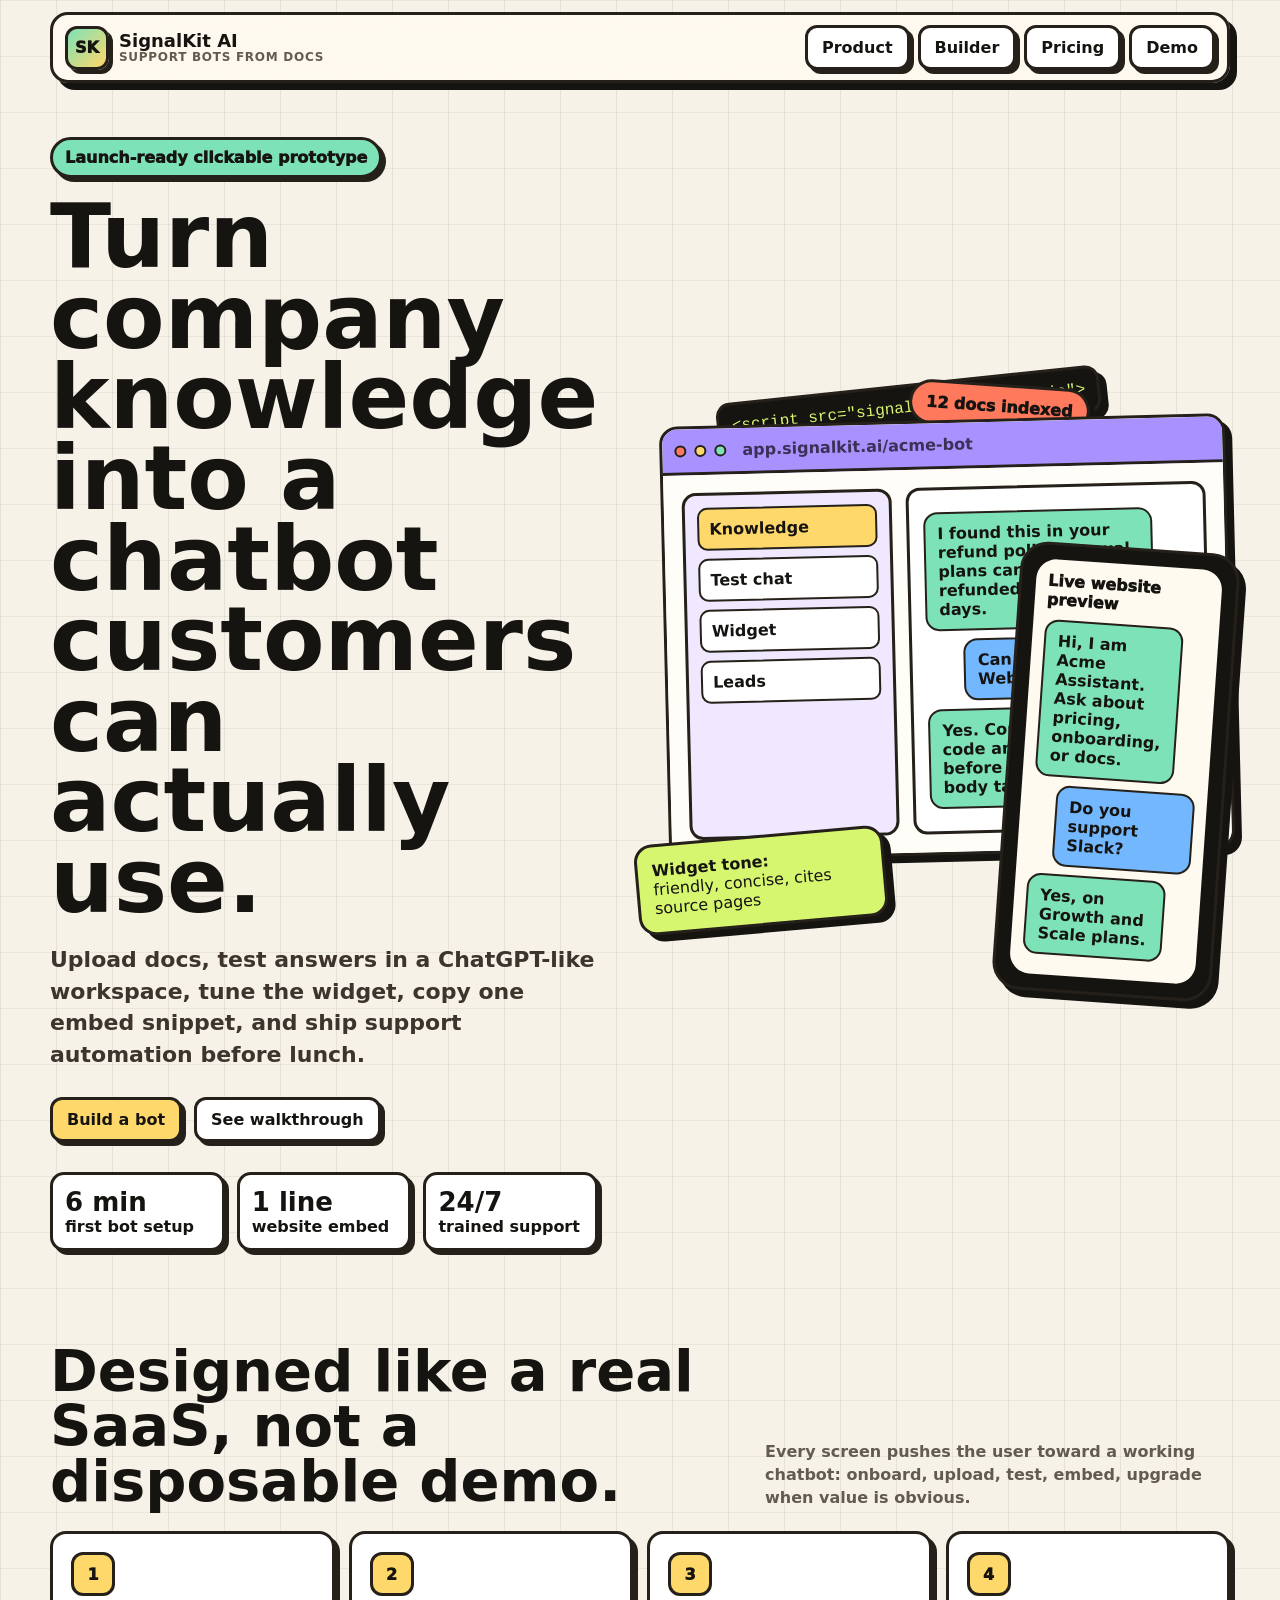
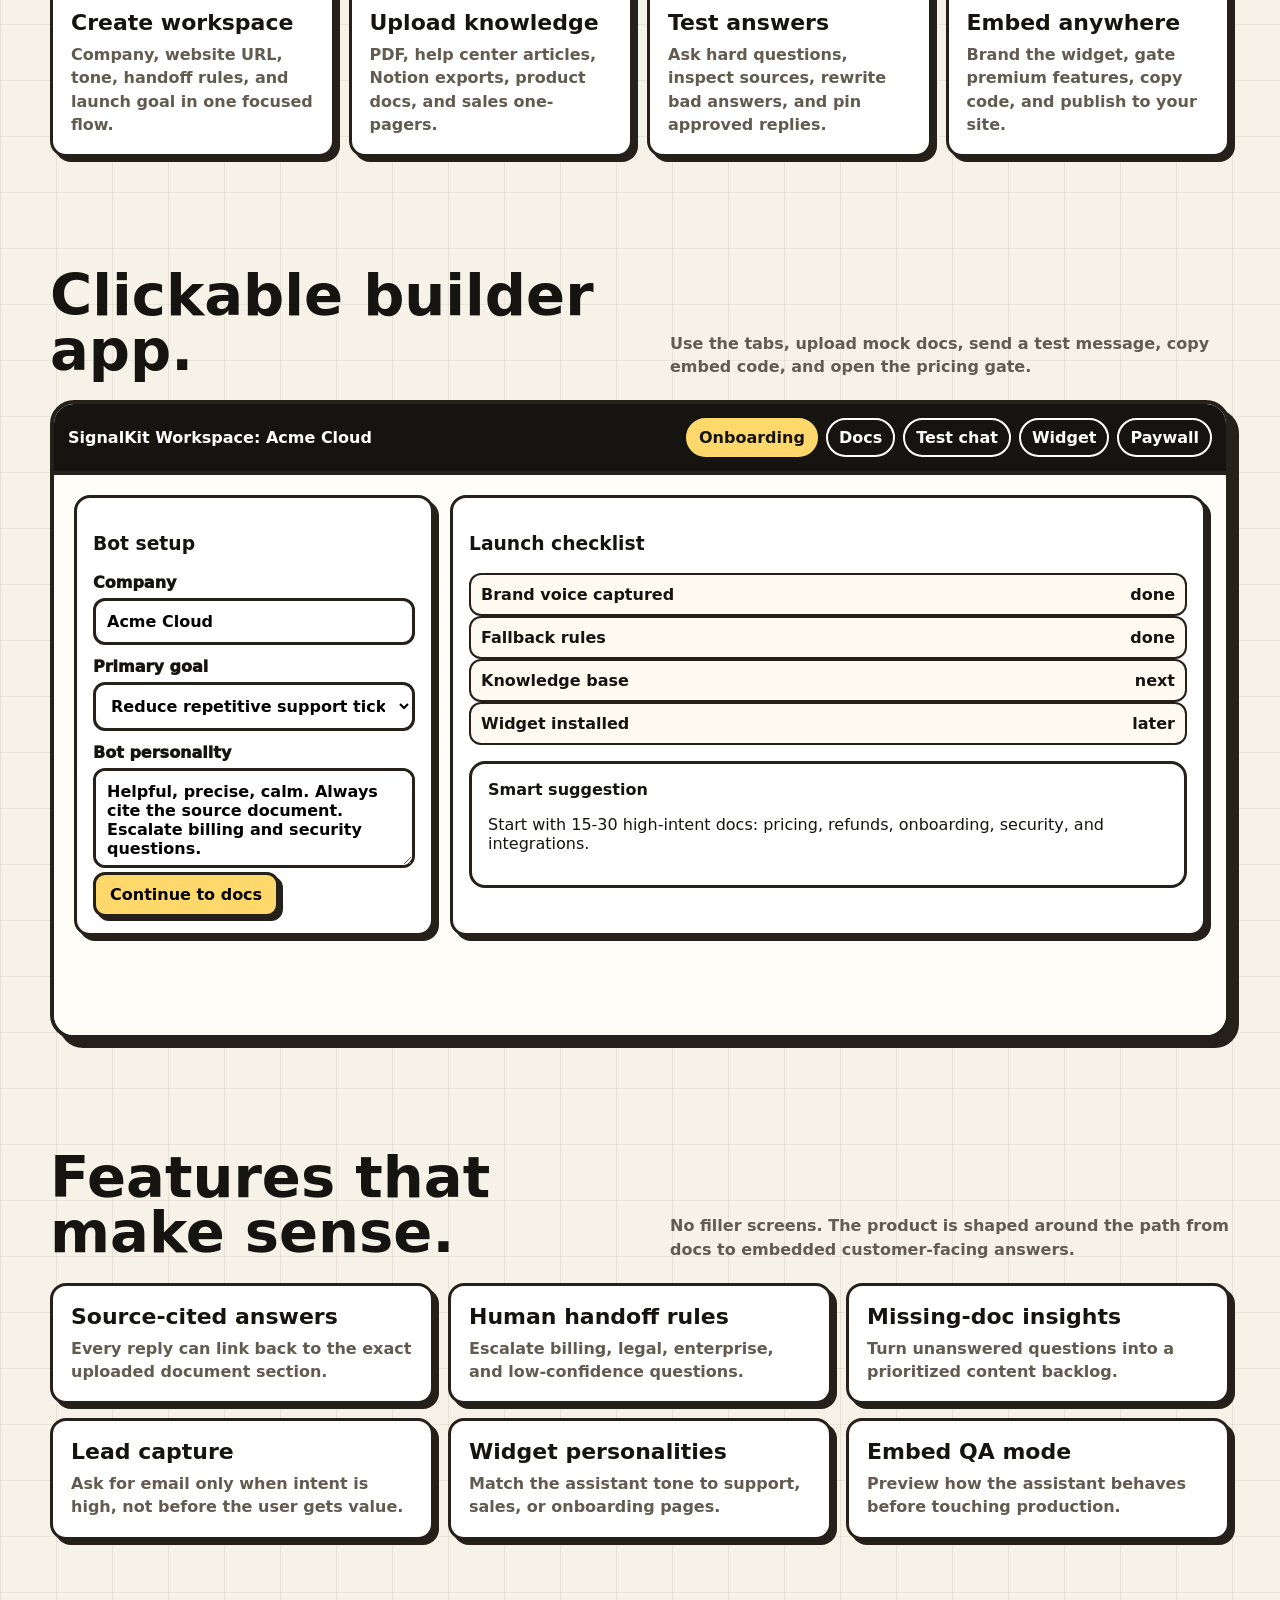
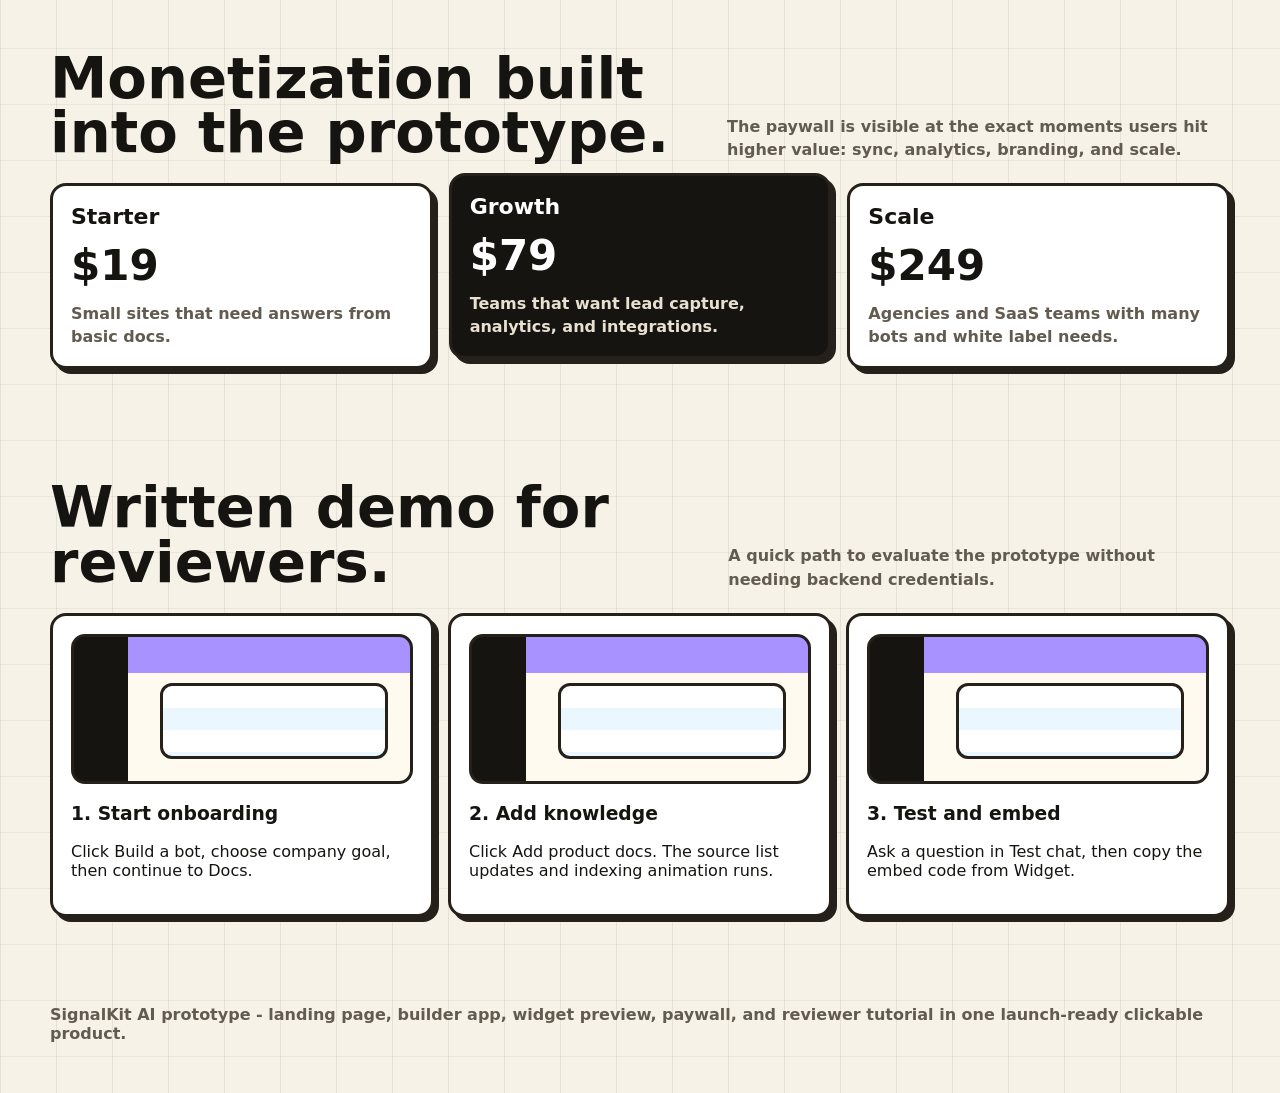
==== signalkit-chatbot-builder/index.html @ 9ae31b08 "Add chatbot builder and room generator portfolio projects" ====
<!doctype html>
<html lang="en">
<head>
  <meta charset="utf-8">
  <meta name="viewport" content="width=device-width, initial-scale=1">
  <title>SignalKit AI - Embeddable Chatbot Builder</title>
  <style>
    :root {
      --ink: #151411;
      --paper: #f7f2e8;
      --panel: #fffaf0;
      --line: #252019;
      --mint: #7ee2b8;
      --coral: #ff795d;
      --sky: #73b7ff;
      --lime: #d7f66f;
      --gold: #ffd86b;
      --violet: #a892ff;
      --muted: #625b50;
      --shadow: 7px 7px 0 #151411;
      --soft: 0 16px 40px rgba(21, 20, 17, .12);
    }
    * { box-sizing: border-box; }
    html { scroll-behavior: smooth; }
    body {
      margin: 0;
      color: var(--ink);
      font-family: Inter, ui-sans-serif, system-ui, -apple-system, BlinkMacSystemFont, "Segoe UI", Arial, sans-serif;
      background:
        linear-gradient(90deg, rgba(37,32,25,.08) 1px, transparent 1px) 0 0 / 56px 56px,
        linear-gradient(180deg, rgba(37,32,25,.06) 1px, transparent 1px) 0 0 / 56px 56px,
        var(--paper);
    }
    button, input, textarea, select { font: inherit; }
    a { color: inherit; }
    .shell { width: min(1180px, calc(100% - 32px)); margin: 0 auto; }
    .topbar {
      position: sticky;
      top: 12px;
      z-index: 20;
      display: flex;
      align-items: center;
      justify-content: space-between;
      gap: 14px;
      margin: 12px auto 0;
      padding: 10px 12px;
      background: rgba(255,250,240,.88);
      border: 3px solid var(--line);
      border-radius: 18px;
      box-shadow: var(--shadow);
      backdrop-filter: blur(10px);
    }
    .brand { display: flex; align-items: center; gap: 10px; min-width: 210px; }
    .mark {
      width: 44px; height: 44px;
      display: grid; place-items: center;
      border: 3px solid var(--line);
      border-radius: 12px;
      background: linear-gradient(135deg, var(--mint), var(--gold));
      font-weight: 950;
      box-shadow: 4px 4px 0 var(--line);
    }
    .brand strong { display: block; font-size: 18px; line-height: 1; }
    .brand span { display: block; color: var(--muted); font-size: 12px; font-weight: 800; letter-spacing: .06em; text-transform: uppercase; }
    .nav { display: flex; gap: 8px; flex-wrap: wrap; justify-content: flex-end; }
    .nav a, .btn {
      appearance: none;
      border: 3px solid var(--line);
      border-radius: 12px;
      background: #fff;
      padding: 10px 14px;
      font-weight: 900;
      text-decoration: none;
      cursor: pointer;
      box-shadow: 4px 4px 0 var(--line);
      transition: transform .16s ease, box-shadow .16s ease, background .16s ease;
    }
    .nav a:hover, .btn:hover { transform: translate(-2px,-2px); box-shadow: 6px 6px 0 var(--line); }
    .btn.primary { background: var(--gold); }
    .btn.dark { background: var(--ink); color: white; }
    .btn.small { padding: 8px 10px; font-size: 13px; box-shadow: 3px 3px 0 var(--line); }
    .hero {
      min-height: calc(100vh - 92px);
      display: grid;
      grid-template-columns: .95fr 1.05fr;
      align-items: center;
      gap: 38px;
      padding: 54px 0 38px;
    }
    .eyebrow {
      width: max-content;
      padding: 8px 12px;
      border: 3px solid var(--line);
      border-radius: 999px;
      background: var(--mint);
      font-weight: 950;
      box-shadow: 4px 4px 0 var(--line);
      margin-bottom: 18px;
    }
    h1 {
      margin: 0;
      font-size: clamp(48px, 7vw, 96px);
      line-height: .9;
      letter-spacing: 0;
      max-width: 780px;
    }
    .hero p {
      margin: 22px 0 0;
      color: #3d352d;
      font-size: clamp(18px, 2vw, 22px);
      line-height: 1.45;
      max-width: 620px;
      font-weight: 650;
    }
    .cta-row { display: flex; gap: 12px; flex-wrap: wrap; margin-top: 26px; }
    .proof {
      display: grid;
      grid-template-columns: repeat(3, 1fr);
      gap: 12px;
      margin-top: 30px;
      max-width: 640px;
    }
    .proof div {
      border: 3px solid var(--line);
      border-radius: 14px;
      background: #fff;
      padding: 12px;
      box-shadow: 4px 4px 0 var(--line);
      font-weight: 850;
    }
    .proof b { display: block; font-size: 26px; }
    .product-stage {
      position: relative;
      min-height: 640px;
    }
    .browser, .phone, .mini-widget, .upload-chip, .code-sticker {
      border: 3px solid var(--line);
      box-shadow: var(--shadow);
      background: #fff;
    }
    .browser {
      position: absolute;
      inset: 46px 0 auto 28px;
      border-radius: 18px;
      overflow: hidden;
      transform: rotate(-1.4deg);
      animation: floaty 6s ease-in-out infinite;
    }
    @keyframes floaty { 0%,100%{ transform: rotate(-1.4deg) translateY(0);} 50%{ transform: rotate(-1.4deg) translateY(-10px);} }
    .browser-head {
      display: flex; align-items: center; gap: 8px;
      padding: 12px;
      border-bottom: 3px solid var(--line);
      background: var(--violet);
    }
    .dot { width: 12px; height: 12px; border: 2px solid var(--line); border-radius: 999px; background: var(--coral); }
    .dot:nth-child(2) { background: var(--gold); }
    .dot:nth-child(3) { background: var(--mint); }
    .browser-url { margin-left: 8px; font-weight: 900; color: #3b3156; }
    .browser-body { padding: 18px; background: #fffdf7; }
    .builder-grid { display: grid; grid-template-columns: 210px 1fr; gap: 14px; }
    .side {
      border: 3px solid var(--line);
      border-radius: 14px;
      background: #efe8ff;
      padding: 12px;
    }
    .side div {
      padding: 10px;
      border: 2px solid var(--line);
      border-radius: 10px;
      background: #fff;
      margin-bottom: 8px;
      font-weight: 850;
    }
    .side div.active { background: var(--gold); }
    .chat-preview {
      border: 3px solid var(--line);
      border-radius: 14px;
      background: #fff;
      padding: 14px;
      min-height: 330px;
    }
    .msg { width: fit-content; max-width: 86%; padding: 10px 12px; border: 2px solid var(--line); border-radius: 14px; margin: 8px 0; font-weight: 700; }
    .msg.user { margin-left: auto; background: var(--sky); }
    .msg.bot { background: var(--mint); }
    .phone {
      position: absolute;
      right: 4px;
      bottom: 18px;
      width: 220px;
      border-radius: 28px;
      padding: 14px;
      background: #151411;
      transform: rotate(4deg);
      color: white;
      animation: nudge 4.8s ease-in-out infinite;
    }
    @keyframes nudge { 0%,100%{ transform: rotate(4deg) translateY(0);} 50%{ transform: rotate(4deg) translateY(8px);} }
    .phone-screen { min-height: 300px; border-radius: 20px; background: #fffaf0; color: var(--ink); padding: 12px; }
    .phone-title { font-weight: 950; margin-bottom: 10px; }
    .mini-widget {
      position: absolute;
      left: 0;
      bottom: 88px;
      width: 250px;
      border-radius: 18px;
      background: var(--lime);
      padding: 14px;
      transform: rotate(-5deg);
    }
    .upload-chip {
      position: absolute;
      right: 140px;
      top: 10px;
      border-radius: 999px;
      padding: 10px 14px;
      background: var(--coral);
      font-weight: 950;
      transform: rotate(4deg);
    }
    .code-sticker {
      position: absolute;
      left: 80px;
      top: 10px;
      padding: 12px;
      border-radius: 14px;
      background: #151411;
      color: var(--lime);
      font-family: ui-monospace, SFMono-Regular, Consolas, monospace;
      transform: rotate(-6deg);
    }
    section { padding: 56px 0; }
    .section-head { display: flex; align-items: end; justify-content: space-between; gap: 18px; margin-bottom: 22px; }
    h2 { margin: 0; font-size: clamp(34px, 4.5vw, 64px); line-height: .95; }
    .section-head p { margin: 0; max-width: 560px; color: var(--muted); line-height: 1.45; font-weight: 700; }
    .steps { display: grid; grid-template-columns: repeat(4, 1fr); gap: 14px; }
    .step, .price, .feature, .tutorial-card {
      border: 3px solid var(--line);
      border-radius: 16px;
      background: #fff;
      padding: 18px;
      box-shadow: 5px 5px 0 var(--line);
    }
    .num { width: 44px; height: 44px; display: grid; place-items: center; border: 3px solid var(--line); border-radius: 12px; background: var(--gold); font-weight: 950; margin-bottom: 14px; }
    .step h3, .feature h3, .price h3 { margin: 0 0 8px; font-size: 22px; }
    .step p, .feature p, .price p { color: var(--muted); line-height: 1.45; margin: 0; font-weight: 650; }
    .app-shell {
      border: 4px solid var(--line);
      border-radius: 24px;
      box-shadow: 9px 9px 0 var(--line);
      background: #fff;
      overflow: hidden;
    }
    .app-top {
      display: flex;
      align-items: center;
      justify-content: space-between;
      gap: 10px;
      padding: 14px;
      border-bottom: 4px solid var(--line);
      background: var(--ink);
      color: white;
    }
    .tabs { display: flex; gap: 8px; flex-wrap: wrap; }
    .tab {
      border: 2px solid white;
      background: transparent;
      color: white;
      border-radius: 999px;
      padding: 8px 11px;
      font-weight: 900;
      cursor: pointer;
    }
    .tab.active { background: var(--gold); color: var(--ink); border-color: var(--gold); }
    .app-view { display: none; padding: 20px; min-height: 560px; background: #fffdf7; }
    .app-view.active { display: block; }
    .split { display: grid; grid-template-columns: 360px 1fr; gap: 16px; }
    .panel-box {
      border: 3px solid var(--line);
      border-radius: 16px;
      background: #fff;
      padding: 16px;
      box-shadow: 5px 5px 0 var(--line);
    }
    label { display: block; font-weight: 950; margin: 12px 0 6px; }
    input, textarea, select {
      width: 100%;
      border: 3px solid var(--line);
      border-radius: 12px;
      padding: 11px;
      background: #fff;
      font-weight: 700;
    }
    textarea { min-height: 100px; resize: vertical; }
    .drop {
      display: grid; place-items: center; text-align: center;
      min-height: 160px;
      border: 3px dashed var(--line);
      border-radius: 16px;
      background: #f1fff8;
      margin: 12px 0;
      cursor: pointer;
      font-weight: 900;
    }
    .doc-list { display: grid; gap: 8px; margin-top: 12px; }
    .doc {
      display: flex; justify-content: space-between; gap: 8px;
      border: 2px solid var(--line);
      border-radius: 12px;
      padding: 10px;
      background: #fffaf0;
      font-weight: 800;
    }
    .progress { height: 12px; border: 2px solid var(--line); border-radius: 999px; overflow: hidden; background: white; margin: 12px 0; }
    .progress span { display: block; width: 76%; height: 100%; background: var(--mint); animation: load 2.5s ease-in-out infinite alternate; }
    @keyframes load { from { width: 45%; } to { width: 95%; } }
    .chat-box { min-height: 390px; display: flex; flex-direction: column; }
    .chat-log { flex: 1; overflow: auto; padding-right: 6px; }
    .chat-row { display: flex; gap: 8px; margin-top: 12px; }
    .chat-row input { flex: 1; }
    .widget-stage {
      display: grid;
      grid-template-columns: 1fr 340px;
      gap: 18px;
      align-items: start;
    }
    .embed-code {
      background: #151411;
      color: #d7f66f;
      padding: 16px;
      border-radius: 14px;
      border: 3px solid var(--line);
      overflow: auto;
      font-family: ui-monospace, SFMono-Regular, Consolas, monospace;
      font-size: 13px;
    }
    .widget-preview {
      min-height: 460px;
      border: 3px solid var(--line);
      border-radius: 18px;
      background: linear-gradient(180deg,#f2f8ff,#fffaf0);
      position: relative;
      overflow: hidden;
      box-shadow: var(--soft);
    }
    .fake-site { padding: 20px; }
    .fake-site h4 { font-size: 28px; margin: 0 0 10px; }
    .bubble-launcher {
      position: absolute;
      right: 20px;
      bottom: 20px;
      width: 64px;
      height: 64px;
      display: grid; place-items: center;
      border: 3px solid var(--line);
      border-radius: 22px;
      background: var(--gold);
      font-size: 28px;
      box-shadow: 5px 5px 0 var(--line);
      cursor: pointer;
    }
    .embed-window {
      position: absolute;
      right: 18px;
      bottom: 94px;
      width: 275px;
      border: 3px solid var(--line);
      border-radius: 18px;
      overflow: hidden;
      background: white;
      box-shadow: 6px 6px 0 var(--line);
      transform-origin: bottom right;
      animation: pop .35s ease both;
    }
    @keyframes pop { from { transform: scale(.78); opacity: 0; } to { transform: scale(1); opacity: 1; } }
    .embed-head { padding: 12px; background: var(--mint); border-bottom: 3px solid var(--line); font-weight: 950; }
    .embed-body { padding: 12px; font-size: 13px; font-weight: 700; }
    .prices { display: grid; grid-template-columns: repeat(3, 1fr); gap: 16px; }
    .price.featured { background: var(--ink); color: white; transform: translateY(-10px); }
    .price.featured p { color: #e8e0d0; }
    .price strong { display: block; font-size: 42px; margin: 12px 0; }
    .price ul { padding-left: 20px; line-height: 1.8; font-weight: 750; }
    .locked {
      border: 3px solid var(--line);
      border-radius: 16px;
      padding: 16px;
      background: #fff;
      margin-top: 16px;
    }
    .features { display: grid; grid-template-columns: repeat(3, 1fr); gap: 14px; }
    .tutorial { display: grid; grid-template-columns: repeat(3, 1fr); gap: 14px; }
    .shot {
      height: 150px;
      border: 3px solid var(--line);
      border-radius: 14px;
      margin-bottom: 12px;
      background:
        linear-gradient(90deg, #151411 16%, transparent 16%),
        linear-gradient(180deg, var(--violet) 25%, transparent 25%),
        #fffaf0;
      position: relative;
      overflow: hidden;
    }
    .shot:after {
      content: "";
      position: absolute;
      inset: 46px 22px 22px 86px;
      border: 3px solid var(--line);
      border-radius: 12px;
      background: repeating-linear-gradient(180deg, #fff 0 22px, #eaf7ff 22px 44px);
    }
    .toast {
      position: fixed;
      left: 50%;
      bottom: 22px;
      transform: translateX(-50%) translateY(80px);
      padding: 12px 16px;
      border: 3px solid var(--line);
      border-radius: 14px;
      background: var(--mint);
      box-shadow: 5px 5px 0 var(--line);
      font-weight: 950;
      opacity: 0;
      z-index: 50;
      transition: .22s ease;
    }
    .toast.show { transform: translateX(-50%) translateY(0); opacity: 1; }
    footer { padding: 32px 0 50px; color: var(--muted); font-weight: 750; }
    @media (max-width: 980px) {
      .hero, .split, .widget-stage { grid-template-columns: 1fr; }
      .product-stage { min-height: 760px; }
      .browser { left: 0; right: 0; }
      .phone { right: 16px; }
      .steps, .prices, .features, .tutorial { grid-template-columns: 1fr 1fr; }
    }
    @media (max-width: 640px) {
      .topbar { position: static; }
      .brand { min-width: auto; }
      .nav a { display: none; }
      .hero { padding-top: 28px; }
      .proof, .steps, .prices, .features, .tutorial { grid-template-columns: 1fr; }
      .product-stage { min-height: 680px; }
      .builder-grid { grid-template-columns: 1fr; }
      .phone, .mini-widget, .code-sticker, .upload-chip { position: static; margin-top: 12px; transform: none; width: auto; }
      .browser { position: static; transform: none; animation: none; }
      .section-head { display: block; }
    }
  </style>
</head>
<body>
  <header class="topbar shell">
    <div class="brand">
      <div class="mark">SK</div>
      <div><strong>SignalKit AI</strong><span>Support bots from docs</span></div>
    </div>
    <nav class="nav" aria-label="Main">
      <a href="#product">Product</a>
      <a href="#builder">Builder</a>
      <a href="#pricing">Pricing</a>
      <a href="#tutorial">Demo</a>
    </nav>
  </header>

  <main>
    <section class="hero shell">
      <div>
        <div class="eyebrow">Launch-ready clickable prototype</div>
        <h1>Turn company knowledge into a chatbot customers can actually use.</h1>
        <p>Upload docs, test answers in a ChatGPT-like workspace, tune the widget, copy one embed snippet, and ship support automation before lunch.</p>
        <div class="cta-row">
          <a class="btn primary" href="#builder">Build a bot</a>
          <a class="btn" href="#tutorial">See walkthrough</a>
        </div>
        <div class="proof">
          <div><b>6 min</b>first bot setup</div>
          <div><b>1 line</b>website embed</div>
          <div><b>24/7</b>trained support</div>
        </div>
      </div>
      <div class="product-stage" aria-label="Product preview">
        <div class="code-sticker">&lt;script src="signalkit.ai/widget.js"&gt;</div>
        <div class="upload-chip">12 docs indexed</div>
        <div class="browser">
          <div class="browser-head"><span class="dot"></span><span class="dot"></span><span class="dot"></span><span class="browser-url">app.signalkit.ai/acme-bot</span></div>
          <div class="browser-body">
            <div class="builder-grid">
              <div class="side">
                <div class="active">Knowledge</div>
                <div>Test chat</div>
                <div>Widget</div>
                <div>Leads</div>
              </div>
              <div class="chat-preview">
                <div class="msg bot">I found this in your refund policy: annual plans can be refunded within 14 days.</div>
                <div class="msg user">Can I add it to Webflow?</div>
                <div class="msg bot">Yes. Copy the embed code and paste it before the closing body tag.</div>
              </div>
            </div>
          </div>
        </div>
        <div class="mini-widget"><b>Widget tone:</b><br>friendly, concise, cites source pages</div>
        <div class="phone">
          <div class="phone-screen">
            <div class="phone-title">Live website preview</div>
            <div class="msg bot">Hi, I am Acme Assistant. Ask about pricing, onboarding, or docs.</div>
            <div class="msg user">Do you support Slack?</div>
            <div class="msg bot">Yes, on Growth and Scale plans.</div>
          </div>
        </div>
      </div>
    </section>

    <section id="product" class="shell">
      <div class="section-head">
        <h2>Designed like a real SaaS, not a disposable demo.</h2>
        <p>Every screen pushes the user toward a working chatbot: onboard, upload, test, embed, upgrade when value is obvious.</p>
      </div>
      <div class="steps">
        <div class="step"><div class="num">1</div><h3>Create workspace</h3><p>Company, website URL, tone, handoff rules, and launch goal in one focused flow.</p></div>
        <div class="step"><div class="num">2</div><h3>Upload knowledge</h3><p>PDF, help center articles, Notion exports, product docs, and sales one-pagers.</p></div>
        <div class="step"><div class="num">3</div><h3>Test answers</h3><p>Ask hard questions, inspect sources, rewrite bad answers, and pin approved replies.</p></div>
        <div class="step"><div class="num">4</div><h3>Embed anywhere</h3><p>Brand the widget, gate premium features, copy code, and publish to your site.</p></div>
      </div>
    </section>

    <section id="builder" class="shell">
      <div class="section-head">
        <h2>Clickable builder app.</h2>
        <p>Use the tabs, upload mock docs, send a test message, copy embed code, and open the pricing gate.</p>
      </div>
      <div class="app-shell">
        <div class="app-top">
          <strong>SignalKit Workspace: Acme Cloud</strong>
          <div class="tabs">
            <button class="tab active" data-view="onboarding">Onboarding</button>
            <button class="tab" data-view="knowledge">Docs</button>
            <button class="tab" data-view="chat">Test chat</button>
            <button class="tab" data-view="widget">Widget</button>
            <button class="tab" data-view="paywall">Paywall</button>
          </div>
        </div>

        <div class="app-view active" id="onboarding">
          <div class="split">
            <div class="panel-box">
              <h3>Bot setup</h3>
              <label>Company</label>
              <input value="Acme Cloud">
              <label>Primary goal</label>
              <select><option>Reduce repetitive support tickets</option><option>Qualify inbound leads</option><option>Help users onboard faster</option></select>
              <label>Bot personality</label>
              <textarea>Helpful, precise, calm. Always cite the source document. Escalate billing and security questions.</textarea>
              <button class="btn primary" id="continueDocs">Continue to docs</button>
            </div>
            <div class="panel-box">
              <h3>Launch checklist</h3>
              <div class="doc"><span>Brand voice captured</span><b>done</b></div>
              <div class="doc"><span>Fallback rules</span><b>done</b></div>
              <div class="doc"><span>Knowledge base</span><b>next</b></div>
              <div class="doc"><span>Widget installed</span><b>later</b></div>
              <div class="locked"><b>Smart suggestion</b><p>Start with 15-30 high-intent docs: pricing, refunds, onboarding, security, and integrations.</p></div>
            </div>
          </div>
        </div>

        <div class="app-view" id="knowledge">
          <div class="split">
            <div class="panel-box">
              <h3>Upload docs</h3>
              <div class="drop" id="dropZone">Drop files here or click to add mock docs</div>
              <button class="btn primary" id="addDocs">Add product docs</button>
              <div class="progress"><span></span></div>
              <p><b>Index status:</b> 12 docs processed, 3 docs queued</p>
            </div>
            <div class="panel-box">
              <h3>Knowledge sources</h3>
              <div class="doc-list" id="docList">
                <div class="doc"><span>pricing-page.pdf</span><b>ready</b></div>
                <div class="doc"><span>refund-policy.md</span><b>ready</b></div>
                <div class="doc"><span>security-faq.pdf</span><b>ready</b></div>
              </div>
              <div class="locked"><b>Pro gated feature</b><p>Auto-sync from Notion, Google Drive, Zendesk, and sitemap crawling.</p><button class="btn small openPaywall">Unlock sync</button></div>
            </div>
          </div>
        </div>

        <div class="app-view" id="chat">
          <div class="split">
            <div class="panel-box chat-box">
              <h3>Test your chatbot</h3>
              <div class="chat-log" id="chatLog">
                <div class="msg bot">Ask me about pricing, refunds, integrations, or onboarding.</div>
                <div class="msg user">Can I embed you on a Webflow site?</div>
                <div class="msg bot">Yes. Open Widget, copy the script, and paste it before the closing body tag. Source: installation-guide.md</div>
              </div>
              <div class="chat-row">
                <input id="chatInput" value="What happens if the bot is unsure?">
                <button class="btn primary" id="sendChat">Send</button>
              </div>
            </div>
            <div class="panel-box">
              <h3>Answer controls</h3>
              <label>Strictness</label>
              <select><option>Only answer from uploaded docs</option><option>Use docs + safe general knowledge</option></select>
              <label>Escalation</label>
              <select><option>Create ticket after 2 uncertain answers</option><option>Ask for email first</option></select>
              <div class="locked"><b>Scale gated feature</b><p>Source-level analytics: discover unanswered questions and missing docs.</p><button class="btn small openPaywall">See analytics plans</button></div>
            </div>
          </div>
        </div>

        <div class="app-view" id="widget">
          <div class="widget-stage">
            <div class="panel-box">
              <h3>Embeddable widget builder</h3>
              <label>Accent color</label>
              <select id="themeSelect"><option value="mint">Mint launch</option><option value="gold">Golden helpdesk</option><option value="coral">Coral sales</option></select>
              <label>Welcome message</label>
              <textarea id="welcomeText">Hi, I am Acme Assistant. Ask me about pricing, integrations, refunds, or onboarding.</textarea>
              <label>Embed code</label>
              <pre class="embed-code" id="embedCode">&lt;script src="https://cdn.signalkit.ai/widget.js"
  data-bot="acme-cloud"
  data-theme="mint"&gt;&lt;/script&gt;</pre>
              <button class="btn primary" id="copyCode">Copy embed code</button>
              <button class="btn openPaywall">Remove SignalKit branding</button>
            </div>
            <div class="widget-preview">
              <div class="fake-site">
                <h4>Acme Cloud</h4>
                <p>Billing automation for modern teams. The support widget is live in the corner.</p>
              </div>
              <div class="embed-window" id="widgetWindow">
                <div class="embed-head">Acme Assistant</div>
                <div class="embed-body" id="widgetWelcome">Hi, I am Acme Assistant. Ask me about pricing, integrations, refunds, or onboarding.</div>
              </div>
              <button class="bubble-launcher" id="toggleWidget">?</button>
            </div>
          </div>
        </div>

        <div class="app-view" id="paywall">
          <div class="section-head">
            <h2>Upgrade when the bot starts saving time.</h2>
            <p>Pricing gates are tied to real business value: more documents, more channels, analytics, lead capture, and brand control.</p>
          </div>
          <div class="prices">
            <div class="price"><h3>Starter</h3><p>For one marketing site.</p><strong>$19</strong><ul><li>1 chatbot</li><li>50 docs</li><li>Basic widget</li></ul><button class="btn">Start</button></div>
            <div class="price featured"><h3>Growth</h3><p>For active support teams.</p><strong>$79</strong><ul><li>5 chatbots</li><li>1,000 docs</li><li>Lead capture</li><li>Source analytics</li></ul><button class="btn primary">Upgrade</button></div>
            <div class="price"><h3>Scale</h3><p>For SaaS and agencies.</p><strong>$249</strong><ul><li>Unlimited bots</li><li>White label</li><li>SSO</li><li>Priority support</li></ul><button class="btn">Talk to sales</button></div>
          </div>
        </div>
      </div>
    </section>

    <section class="shell">
      <div class="section-head">
        <h2>Features that make sense.</h2>
        <p>No filler screens. The product is shaped around the path from docs to embedded customer-facing answers.</p>
      </div>
      <div class="features">
        <div class="feature"><h3>Source-cited answers</h3><p>Every reply can link back to the exact uploaded document section.</p></div>
        <div class="feature"><h3>Human handoff rules</h3><p>Escalate billing, legal, enterprise, and low-confidence questions.</p></div>
        <div class="feature"><h3>Missing-doc insights</h3><p>Turn unanswered questions into a prioritized content backlog.</p></div>
        <div class="feature"><h3>Lead capture</h3><p>Ask for email only when intent is high, not before the user gets value.</p></div>
        <div class="feature"><h3>Widget personalities</h3><p>Match the assistant tone to support, sales, or onboarding pages.</p></div>
        <div class="feature"><h3>Embed QA mode</h3><p>Preview how the assistant behaves before touching production.</p></div>
      </div>
    </section>

    <section id="pricing" class="shell">
      <div class="section-head">
        <h2>Monetization built into the prototype.</h2>
        <p>The paywall is visible at the exact moments users hit higher value: sync, analytics, branding, and scale.</p>
      </div>
      <div class="prices">
        <div class="price"><h3>Starter</h3><strong>$19</strong><p>Small sites that need answers from basic docs.</p></div>
        <div class="price featured"><h3>Growth</h3><strong>$79</strong><p>Teams that want lead capture, analytics, and integrations.</p></div>
        <div class="price"><h3>Scale</h3><strong>$249</strong><p>Agencies and SaaS teams with many bots and white label needs.</p></div>
      </div>
    </section>

    <section id="tutorial" class="shell">
      <div class="section-head">
        <h2>Written demo for reviewers.</h2>
        <p>A quick path to evaluate the prototype without needing backend credentials.</p>
      </div>
      <div class="tutorial">
        <div class="tutorial-card"><div class="shot"></div><h3>1. Start onboarding</h3><p>Click Build a bot, choose company goal, then continue to Docs.</p></div>
        <div class="tutorial-card"><div class="shot"></div><h3>2. Add knowledge</h3><p>Click Add product docs. The source list updates and indexing animation runs.</p></div>
        <div class="tutorial-card"><div class="shot"></div><h3>3. Test and embed</h3><p>Ask a question in Test chat, then copy the embed code from Widget.</p></div>
      </div>
    </section>
  </main>

  <footer class="shell">
    SignalKit AI prototype - landing page, builder app, widget preview, paywall, and reviewer tutorial in one launch-ready clickable product.
  </footer>

  <div class="toast" id="toast">Copied to clipboard</div>

  <script>
    const views = document.querySelectorAll('.app-view');
    const tabs = document.querySelectorAll('.tab');
    function showView(id) {
      views.forEach(v => v.classList.toggle('active', v.id === id));
      tabs.forEach(t => t.classList.toggle('active', t.dataset.view === id));
      document.querySelector('#builder').scrollIntoView({ behavior: 'smooth', block: 'start' });
    }
    tabs.forEach(tab => tab.addEventListener('click', () => showView(tab.dataset.view)));
    document.querySelector('#continueDocs').addEventListener('click', () => showView('knowledge'));
    document.querySelectorAll('.openPaywall').forEach(btn => btn.addEventListener('click', () => showView('paywall')));

    const docs = ['onboarding-guide.pdf', 'integration-matrix.csv', 'enterprise-security.pdf', 'refund-playbook.md'];
    let docIndex = 0;
    function addDoc() {
      const list = document.querySelector('#docList');
      const item = document.createElement('div');
      item.className = 'doc';
      item.innerHTML = `<span>${docs[docIndex % docs.length]}</span><b>indexing</b>`;
      list.prepend(item);
      setTimeout(() => item.querySelector('b').textContent = 'ready', 900);
      docIndex++;
      toast('Document added to knowledge base');
    }
    document.querySelector('#addDocs').addEventListener('click', addDoc);
    document.querySelector('#dropZone').addEventListener('click', addDoc);

    document.querySelector('#sendChat').addEventListener('click', () => {
      const input = document.querySelector('#chatInput');
      const log = document.querySelector('#chatLog');
      const q = input.value.trim() || 'What can you answer?';
      log.insertAdjacentHTML('beforeend', `<div class="msg user">${q}</div>`);
      setTimeout(() => {
        log.insertAdjacentHTML('beforeend', `<div class="msg bot">If I am unsure, I say so, cite the closest source, and offer to create a support ticket. Source: escalation-rules.md</div>`);
        log.scrollTop = log.scrollHeight;
      }, 450);
      input.value = '';
    });

    const themeSelect = document.querySelector('#themeSelect');
    const code = document.querySelector('#embedCode');
    const embedHead = document.querySelector('.embed-head');
    const welcome = document.querySelector('#welcomeText');
    const widgetWelcome = document.querySelector('#widgetWelcome');
    const colors = { mint: '#7ee2b8', gold: '#ffd86b', coral: '#ff795d' };
    function updateWidget() {
      const theme = themeSelect.value;
      embedHead.style.background = colors[theme];
      widgetWelcome.textContent = welcome.value;
      code.textContent = `<script src="https://cdn.signalkit.ai/widget.js"\\n  data-bot="acme-cloud"\\n  data-theme="${theme}"><\\/script>`;
    }
    themeSelect.addEventListener('change', updateWidget);
    welcome.addEventListener('input', updateWidget);

    document.querySelector('#toggleWidget').addEventListener('click', () => {
      const w = document.querySelector('#widgetWindow');
      w.style.display = w.style.display === 'none' ? 'block' : 'none';
    });

    document.querySelector('#copyCode').addEventListener('click', async () => {
      try { await navigator.clipboard.writeText(code.textContent); } catch (e) {}
      toast('Embed code copied');
    });

    function toast(text) {
      const t = document.querySelector('#toast');
      t.textContent = text;
      t.classList.add('show');
      setTimeout(() => t.classList.remove('show'), 1600);
    }
  </script>
</body>
</html>
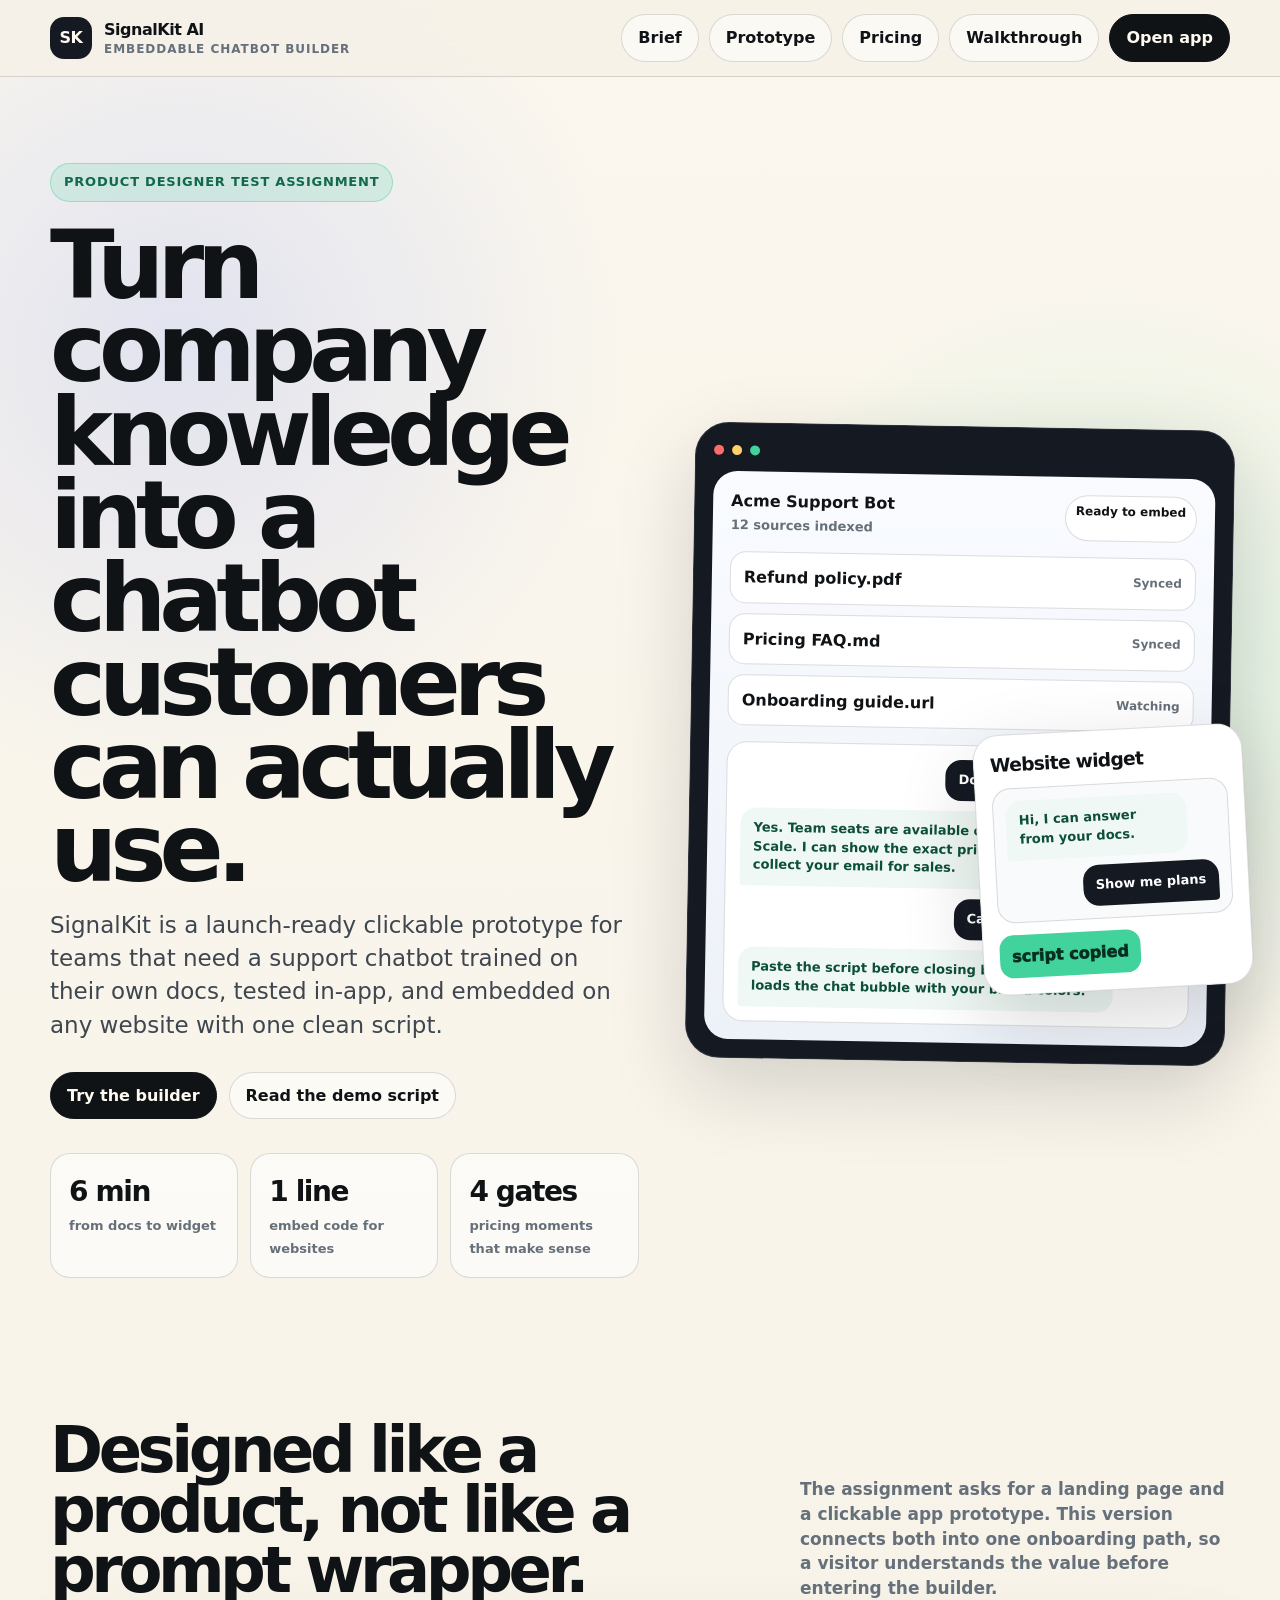
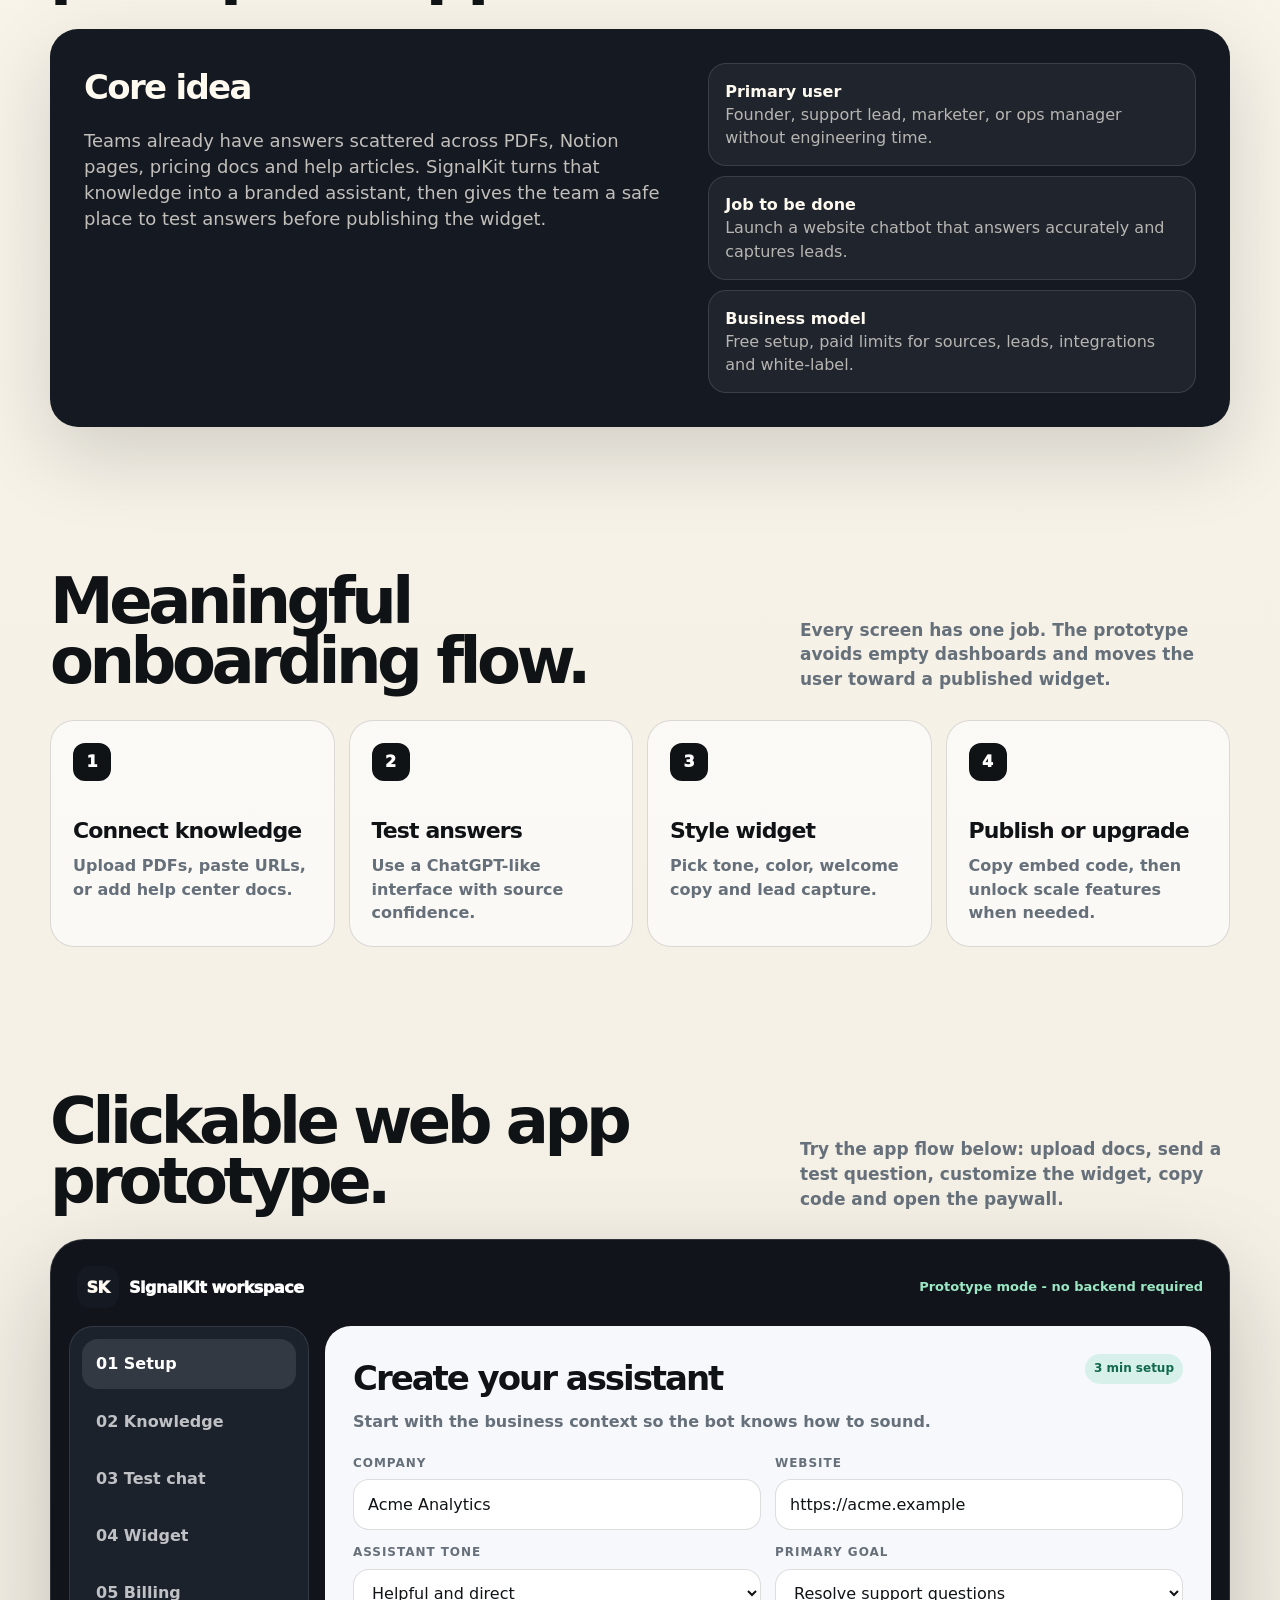
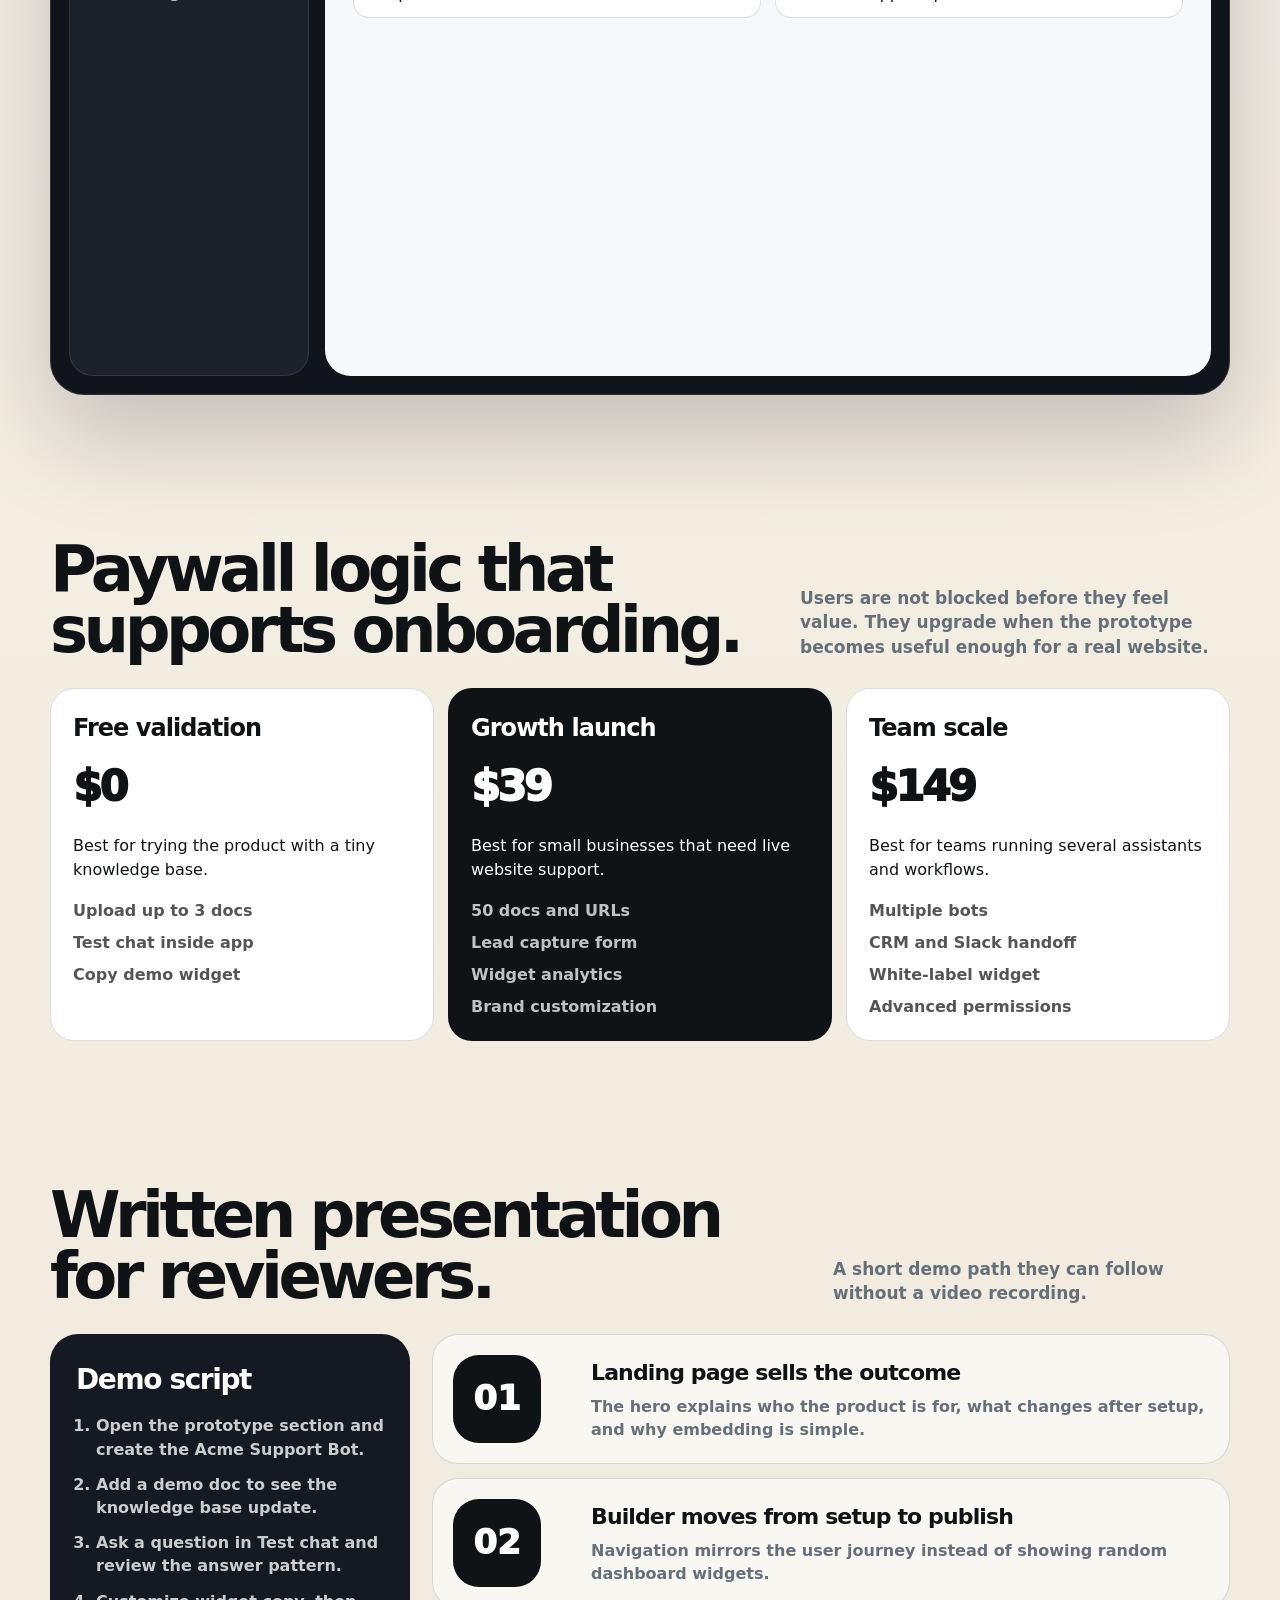
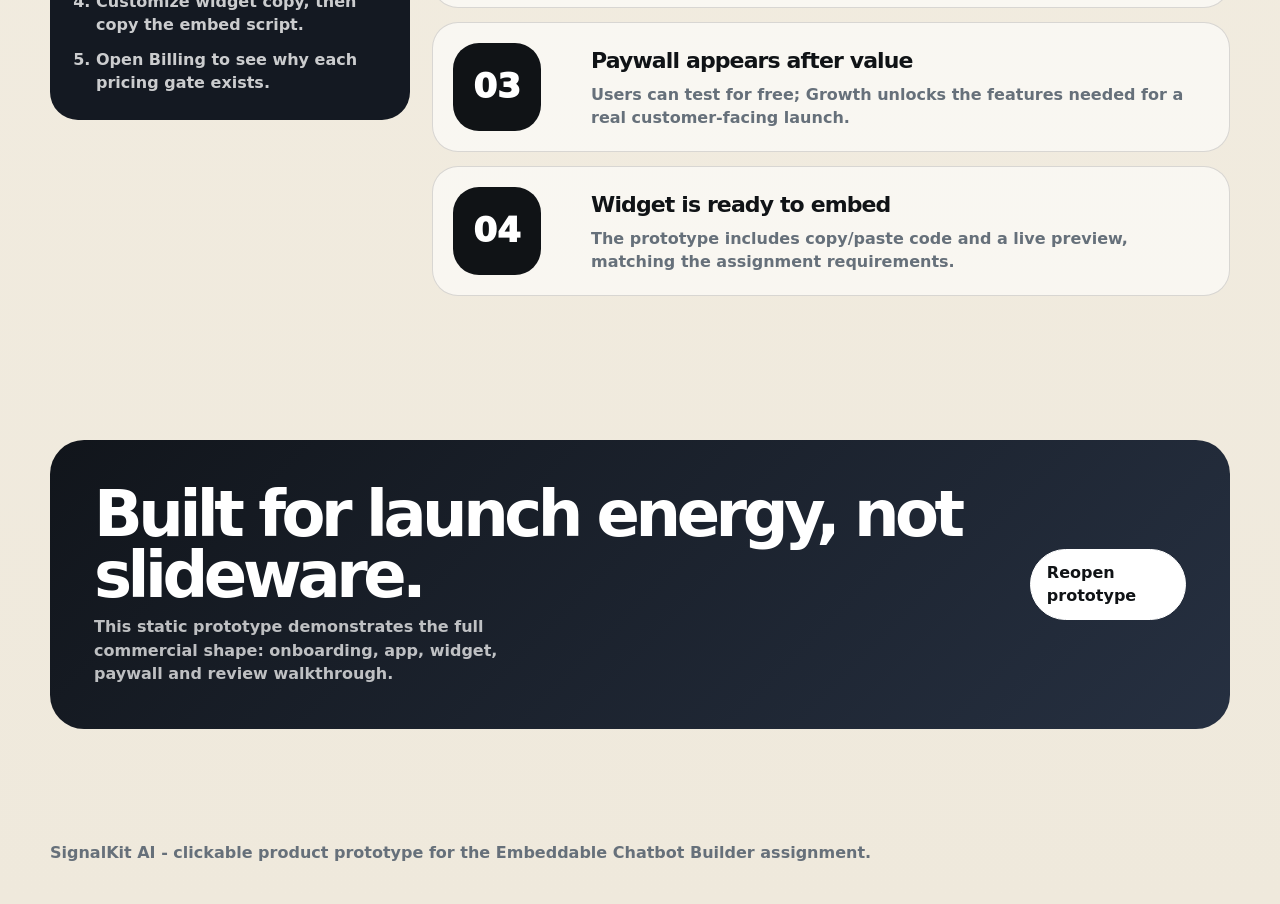
==== commit b1c368a2: "Redesign chatbot builder assignment" ====
--- a/signalkit-chatbot-builder/index.html
+++ b/signalkit-chatbot-builder/index.html
@@ -1,774 +1,39 @@
 <!doctype html>
 <html lang="en">
 <head>
-  <meta charset="utf-8">
-  <meta name="viewport" content="width=device-width, initial-scale=1">
-  <title>SignalKit AI - Embeddable Chatbot Builder</title>
-  <style>
-    :root {
-      --ink: #151411;
-      --paper: #f7f2e8;
-      --panel: #fffaf0;
-      --line: #252019;
-      --mint: #7ee2b8;
-      --coral: #ff795d;
-      --sky: #73b7ff;
-      --lime: #d7f66f;
-      --gold: #ffd86b;
-      --violet: #a892ff;
-      --muted: #625b50;
-      --shadow: 7px 7px 0 #151411;
-      --soft: 0 16px 40px rgba(21, 20, 17, .12);
-    }
-    * { box-sizing: border-box; }
-    html { scroll-behavior: smooth; }
-    body {
-      margin: 0;
-      color: var(--ink);
-      font-family: Inter, ui-sans-serif, system-ui, -apple-system, BlinkMacSystemFont, "Segoe UI", Arial, sans-serif;
-      background:
-        linear-gradient(90deg, rgba(37,32,25,.08) 1px, transparent 1px) 0 0 / 56px 56px,
-        linear-gradient(180deg, rgba(37,32,25,.06) 1px, transparent 1px) 0 0 / 56px 56px,
-        var(--paper);
-    }
-    button, input, textarea, select { font: inherit; }
-    a { color: inherit; }
-    .shell { width: min(1180px, calc(100% - 32px)); margin: 0 auto; }
-    .topbar {
-      position: sticky;
-      top: 12px;
-      z-index: 20;
-      display: flex;
-      align-items: center;
-      justify-content: space-between;
-      gap: 14px;
-      margin: 12px auto 0;
-      padding: 10px 12px;
-      background: rgba(255,250,240,.88);
-      border: 3px solid var(--line);
-      border-radius: 18px;
-      box-shadow: var(--shadow);
-      backdrop-filter: blur(10px);
-    }
-    .brand { display: flex; align-items: center; gap: 10px; min-width: 210px; }
-    .mark {
-      width: 44px; height: 44px;
-      display: grid; place-items: center;
-      border: 3px solid var(--line);
-      border-radius: 12px;
-      background: linear-gradient(135deg, var(--mint), var(--gold));
-      font-weight: 950;
-      box-shadow: 4px 4px 0 var(--line);
-    }
-    .brand strong { display: block; font-size: 18px; line-height: 1; }
-    .brand span { display: block; color: var(--muted); font-size: 12px; font-weight: 800; letter-spacing: .06em; text-transform: uppercase; }
-    .nav { display: flex; gap: 8px; flex-wrap: wrap; justify-content: flex-end; }
-    .nav a, .btn {
-      appearance: none;
-      border: 3px solid var(--line);
-      border-radius: 12px;
-      background: #fff;
-      padding: 10px 14px;
-      font-weight: 900;
-      text-decoration: none;
-      cursor: pointer;
-      box-shadow: 4px 4px 0 var(--line);
-      transition: transform .16s ease, box-shadow .16s ease, background .16s ease;
-    }
-    .nav a:hover, .btn:hover { transform: translate(-2px,-2px); box-shadow: 6px 6px 0 var(--line); }
-    .btn.primary { background: var(--gold); }
-    .btn.dark { background: var(--ink); color: white; }
-    .btn.small { padding: 8px 10px; font-size: 13px; box-shadow: 3px 3px 0 var(--line); }
-    .hero {
-      min-height: calc(100vh - 92px);
-      display: grid;
-      grid-template-columns: .95fr 1.05fr;
-      align-items: center;
-      gap: 38px;
-      padding: 54px 0 38px;
-    }
-    .eyebrow {
-      width: max-content;
-      padding: 8px 12px;
-      border: 3px solid var(--line);
-      border-radius: 999px;
-      background: var(--mint);
-      font-weight: 950;
-      box-shadow: 4px 4px 0 var(--line);
-      margin-bottom: 18px;
-    }
-    h1 {
-      margin: 0;
-      font-size: clamp(48px, 7vw, 96px);
-      line-height: .9;
-      letter-spacing: 0;
-      max-width: 780px;
-    }
-    .hero p {
-      margin: 22px 0 0;
-      color: #3d352d;
-      font-size: clamp(18px, 2vw, 22px);
-      line-height: 1.45;
-      max-width: 620px;
-      font-weight: 650;
-    }
-    .cta-row { display: flex; gap: 12px; flex-wrap: wrap; margin-top: 26px; }
-    .proof {
-      display: grid;
-      grid-template-columns: repeat(3, 1fr);
-      gap: 12px;
-      margin-top: 30px;
-      max-width: 640px;
-    }
-    .proof div {
-      border: 3px solid var(--line);
-      border-radius: 14px;
-      background: #fff;
-      padding: 12px;
-      box-shadow: 4px 4px 0 var(--line);
-      font-weight: 850;
-    }
-    .proof b { display: block; font-size: 26px; }
-    .product-stage {
-      position: relative;
-      min-height: 640px;
-    }
-    .browser, .phone, .mini-widget, .upload-chip, .code-sticker {
-      border: 3px solid var(--line);
-      box-shadow: var(--shadow);
-      background: #fff;
-    }
-    .browser {
-      position: absolute;
-      inset: 46px 0 auto 28px;
-      border-radius: 18px;
-      overflow: hidden;
-      transform: rotate(-1.4deg);
-      animation: floaty 6s ease-in-out infinite;
-    }
-    @keyframes floaty { 0%,100%{ transform: rotate(-1.4deg) translateY(0);} 50%{ transform: rotate(-1.4deg) translateY(-10px);} }
-    .browser-head {
-      display: flex; align-items: center; gap: 8px;
-      padding: 12px;
-      border-bottom: 3px solid var(--line);
-      background: var(--violet);
-    }
-    .dot { width: 12px; height: 12px; border: 2px solid var(--line); border-radius: 999px; background: var(--coral); }
-    .dot:nth-child(2) { background: var(--gold); }
-    .dot:nth-child(3) { background: var(--mint); }
-    .browser-url { margin-left: 8px; font-weight: 900; color: #3b3156; }
-    .browser-body { padding: 18px; background: #fffdf7; }
-    .builder-grid { display: grid; grid-template-columns: 210px 1fr; gap: 14px; }
-    .side {
-      border: 3px solid var(--line);
-      border-radius: 14px;
-      background: #efe8ff;
-      padding: 12px;
-    }
-    .side div {
-      padding: 10px;
-      border: 2px solid var(--line);
-      border-radius: 10px;
-      background: #fff;
-      margin-bottom: 8px;
-      font-weight: 850;
-    }
-    .side div.active { background: var(--gold); }
-    .chat-preview {
-      border: 3px solid var(--line);
-      border-radius: 14px;
-      background: #fff;
-      padding: 14px;
-      min-height: 330px;
-    }
-    .msg { width: fit-content; max-width: 86%; padding: 10px 12px; border: 2px solid var(--line); border-radius: 14px; margin: 8px 0; font-weight: 700; }
-    .msg.user { margin-left: auto; background: var(--sky); }
-    .msg.bot { background: var(--mint); }
-    .phone {
-      position: absolute;
-      right: 4px;
-      bottom: 18px;
-      width: 220px;
-      border-radius: 28px;
-      padding: 14px;
-      background: #151411;
-      transform: rotate(4deg);
-      color: white;
-      animation: nudge 4.8s ease-in-out infinite;
-    }
-    @keyframes nudge { 0%,100%{ transform: rotate(4deg) translateY(0);} 50%{ transform: rotate(4deg) translateY(8px);} }
-    .phone-screen { min-height: 300px; border-radius: 20px; background: #fffaf0; color: var(--ink); padding: 12px; }
-    .phone-title { font-weight: 950; margin-bottom: 10px; }
-    .mini-widget {
-      position: absolute;
-      left: 0;
-      bottom: 88px;
-      width: 250px;
-      border-radius: 18px;
-      background: var(--lime);
-      padding: 14px;
-      transform: rotate(-5deg);
-    }
-    .upload-chip {
-      position: absolute;
-      right: 140px;
-      top: 10px;
-      border-radius: 999px;
-      padding: 10px 14px;
-      background: var(--coral);
-      font-weight: 950;
-      transform: rotate(4deg);
-    }
-    .code-sticker {
-      position: absolute;
-      left: 80px;
-      top: 10px;
-      padding: 12px;
-      border-radius: 14px;
-      background: #151411;
-      color: var(--lime);
-      font-family: ui-monospace, SFMono-Regular, Consolas, monospace;
-      transform: rotate(-6deg);
-    }
-    section { padding: 56px 0; }
-    .section-head { display: flex; align-items: end; justify-content: space-between; gap: 18px; margin-bottom: 22px; }
-    h2 { margin: 0; font-size: clamp(34px, 4.5vw, 64px); line-height: .95; }
-    .section-head p { margin: 0; max-width: 560px; color: var(--muted); line-height: 1.45; font-weight: 700; }
-    .steps { display: grid; grid-template-columns: repeat(4, 1fr); gap: 14px; }
-    .step, .price, .feature, .tutorial-card {
-      border: 3px solid var(--line);
-      border-radius: 16px;
-      background: #fff;
-      padding: 18px;
-      box-shadow: 5px 5px 0 var(--line);
-    }
-    .num { width: 44px; height: 44px; display: grid; place-items: center; border: 3px solid var(--line); border-radius: 12px; background: var(--gold); font-weight: 950; margin-bottom: 14px; }
-    .step h3, .feature h3, .price h3 { margin: 0 0 8px; font-size: 22px; }
-    .step p, .feature p, .price p { color: var(--muted); line-height: 1.45; margin: 0; font-weight: 650; }
-    .app-shell {
-      border: 4px solid var(--line);
-      border-radius: 24px;
-      box-shadow: 9px 9px 0 var(--line);
-      background: #fff;
-      overflow: hidden;
-    }
-    .app-top {
-      display: flex;
-      align-items: center;
-      justify-content: space-between;
-      gap: 10px;
-      padding: 14px;
-      border-bottom: 4px solid var(--line);
-      background: var(--ink);
-      color: white;
-    }
-    .tabs { display: flex; gap: 8px; flex-wrap: wrap; }
-    .tab {
-      border: 2px solid white;
-      background: transparent;
-      color: white;
-      border-radius: 999px;
-      padding: 8px 11px;
-      font-weight: 900;
-      cursor: pointer;
-    }
-    .tab.active { background: var(--gold); color: var(--ink); border-color: var(--gold); }
-    .app-view { display: none; padding: 20px; min-height: 560px; background: #fffdf7; }
-    .app-view.active { display: block; }
-    .split { display: grid; grid-template-columns: 360px 1fr; gap: 16px; }
-    .panel-box {
-      border: 3px solid var(--line);
-      border-radius: 16px;
-      background: #fff;
-      padding: 16px;
-      box-shadow: 5px 5px 0 var(--line);
-    }
-    label { display: block; font-weight: 950; margin: 12px 0 6px; }
-    input, textarea, select {
-      width: 100%;
-      border: 3px solid var(--line);
-      border-radius: 12px;
-      padding: 11px;
-      background: #fff;
-      font-weight: 700;
-    }
-    textarea { min-height: 100px; resize: vertical; }
-    .drop {
-      display: grid; place-items: center; text-align: center;
-      min-height: 160px;
-      border: 3px dashed var(--line);
-      border-radius: 16px;
-      background: #f1fff8;
-      margin: 12px 0;
-      cursor: pointer;
-      font-weight: 900;
-    }
-    .doc-list { display: grid; gap: 8px; margin-top: 12px; }
-    .doc {
-      display: flex; justify-content: space-between; gap: 8px;
-      border: 2px solid var(--line);
-      border-radius: 12px;
-      padding: 10px;
-      background: #fffaf0;
-      font-weight: 800;
-    }
-    .progress { height: 12px; border: 2px solid var(--line); border-radius: 999px; overflow: hidden; background: white; margin: 12px 0; }
-    .progress span { display: block; width: 76%; height: 100%; background: var(--mint); animation: load 2.5s ease-in-out infinite alternate; }
-    @keyframes load { from { width: 45%; } to { width: 95%; } }
-    .chat-box { min-height: 390px; display: flex; flex-direction: column; }
-    .chat-log { flex: 1; overflow: auto; padding-right: 6px; }
-    .chat-row { display: flex; gap: 8px; margin-top: 12px; }
-    .chat-row input { flex: 1; }
-    .widget-stage {
-      display: grid;
-      grid-template-columns: 1fr 340px;
-      gap: 18px;
-      align-items: start;
-    }
-    .embed-code {
-      background: #151411;
-      color: #d7f66f;
-      padding: 16px;
-      border-radius: 14px;
-      border: 3px solid var(--line);
-      overflow: auto;
-      font-family: ui-monospace, SFMono-Regular, Consolas, monospace;
-      font-size: 13px;
-    }
-    .widget-preview {
-      min-height: 460px;
-      border: 3px solid var(--line);
-      border-radius: 18px;
-      background: linear-gradient(180deg,#f2f8ff,#fffaf0);
-      position: relative;
-      overflow: hidden;
-      box-shadow: var(--soft);
-    }
-    .fake-site { padding: 20px; }
-    .fake-site h4 { font-size: 28px; margin: 0 0 10px; }
-    .bubble-launcher {
-      position: absolute;
-      right: 20px;
-      bottom: 20px;
-      width: 64px;
-      height: 64px;
-      display: grid; place-items: center;
-      border: 3px solid var(--line);
-      border-radius: 22px;
-      background: var(--gold);
-      font-size: 28px;
-      box-shadow: 5px 5px 0 var(--line);
-      cursor: pointer;
-    }
-    .embed-window {
-      position: absolute;
-      right: 18px;
-      bottom: 94px;
-      width: 275px;
-      border: 3px solid var(--line);
-      border-radius: 18px;
-      overflow: hidden;
-      background: white;
-      box-shadow: 6px 6px 0 var(--line);
-      transform-origin: bottom right;
-      animation: pop .35s ease both;
-    }
-    @keyframes pop { from { transform: scale(.78); opacity: 0; } to { transform: scale(1); opacity: 1; } }
-    .embed-head { padding: 12px; background: var(--mint); border-bottom: 3px solid var(--line); font-weight: 950; }
-    .embed-body { padding: 12px; font-size: 13px; font-weight: 700; }
-    .prices { display: grid; grid-template-columns: repeat(3, 1fr); gap: 16px; }
-    .price.featured { background: var(--ink); color: white; transform: translateY(-10px); }
-    .price.featured p { color: #e8e0d0; }
-    .price strong { display: block; font-size: 42px; margin: 12px 0; }
-    .price ul { padding-left: 20px; line-height: 1.8; font-weight: 750; }
-    .locked {
-      border: 3px solid var(--line);
-      border-radius: 16px;
-      padding: 16px;
-      background: #fff;
-      margin-top: 16px;
-    }
-    .features { display: grid; grid-template-columns: repeat(3, 1fr); gap: 14px; }
-    .tutorial { display: grid; grid-template-columns: repeat(3, 1fr); gap: 14px; }
-    .shot {
-      height: 150px;
-      border: 3px solid var(--line);
-      border-radius: 14px;
-      margin-bottom: 12px;
-      background:
-        linear-gradient(90deg, #151411 16%, transparent 16%),
-        linear-gradient(180deg, var(--violet) 25%, transparent 25%),
-        #fffaf0;
-      position: relative;
-      overflow: hidden;
-    }
-    .shot:after {
-      content: "";
-      position: absolute;
-      inset: 46px 22px 22px 86px;
-      border: 3px solid var(--line);
-      border-radius: 12px;
-      background: repeating-linear-gradient(180deg, #fff 0 22px, #eaf7ff 22px 44px);
-    }
-    .toast {
-      position: fixed;
-      left: 50%;
-      bottom: 22px;
-      transform: translateX(-50%) translateY(80px);
-      padding: 12px 16px;
-      border: 3px solid var(--line);
-      border-radius: 14px;
-      background: var(--mint);
-      box-shadow: 5px 5px 0 var(--line);
-      font-weight: 950;
-      opacity: 0;
-      z-index: 50;
-      transition: .22s ease;
-    }
-    .toast.show { transform: translateX(-50%) translateY(0); opacity: 1; }
-    footer { padding: 32px 0 50px; color: var(--muted); font-weight: 750; }
-    @media (max-width: 980px) {
-      .hero, .split, .widget-stage { grid-template-columns: 1fr; }
-      .product-stage { min-height: 760px; }
-      .browser { left: 0; right: 0; }
-      .phone { right: 16px; }
-      .steps, .prices, .features, .tutorial { grid-template-columns: 1fr 1fr; }
-    }
-    @media (max-width: 640px) {
-      .topbar { position: static; }
-      .brand { min-width: auto; }
-      .nav a { display: none; }
-      .hero { padding-top: 28px; }
-      .proof, .steps, .prices, .features, .tutorial { grid-template-columns: 1fr; }
-      .product-stage { min-height: 680px; }
-      .builder-grid { grid-template-columns: 1fr; }
-      .phone, .mini-widget, .code-sticker, .upload-chip { position: static; margin-top: 12px; transform: none; width: auto; }
-      .browser { position: static; transform: none; animation: none; }
-      .section-head { display: block; }
-    }
-  </style>
+<meta charset="utf-8"><meta name="viewport" content="width=device-width, initial-scale=1">
+<title>SignalKit AI - Embeddable Chatbot Builder</title>
+<meta name="description" content="Premium clickable prototype for an embeddable AI chatbot builder.">
+<style>
+:root{--ink:#101316;--muted:#66707a;--paper:#f6f1e7;--cream:#fffaf0;--line:rgba(16,19,22,.14);--green:#42d29b;--blue:#5c7cfa;--orange:#ff9f43;--dark:#141922;--shadow:0 28px 80px rgba(16,19,22,.16);--r:28px}*{box-sizing:border-box}html{scroll-behavior:smooth}body{margin:0;color:var(--ink);background:radial-gradient(circle at 14% 6%,rgba(92,124,250,.16),transparent 28rem),radial-gradient(circle at 86% 12%,rgba(66,210,155,.18),transparent 25rem),linear-gradient(180deg,#fbf7ee,#efe9dc);font-family:Inter,ui-sans-serif,system-ui,-apple-system,BlinkMacSystemFont,"Segoe UI",sans-serif;line-height:1.45}button,input,select{font:inherit}a{color:inherit;text-decoration:none}.wrap{width:min(1180px,calc(100% - 40px));margin:0 auto}.nav{position:sticky;top:0;z-index:30;background:rgba(246,241,231,.82);backdrop-filter:blur(18px);border-bottom:1px solid var(--line)}.nav-inner{min-height:76px;display:flex;align-items:center;justify-content:space-between;gap:18px}.brand{display:flex;align-items:center;gap:12px;font-weight:900;letter-spacing:-.03em}.mark{width:42px;height:42px;border-radius:14px;display:grid;place-items:center;background:var(--dark);color:var(--cream)}.brand small{display:block;color:var(--muted);font-size:12px;text-transform:uppercase;letter-spacing:.08em}.links{display:flex;gap:10px;flex-wrap:wrap;justify-content:flex-end}.links a,.btn{border:1px solid var(--line);border-radius:999px;padding:11px 16px;font-weight:850;background:rgba(255,255,255,.52);cursor:pointer;transition:.18s}.links a:hover,.btn:hover{transform:translateY(-2px);box-shadow:0 12px 30px rgba(16,19,22,.1)}.btn.primary{background:var(--ink);color:var(--cream);border-color:var(--ink)}.hero{padding:86px 0 70px;overflow:hidden}.hero-grid{display:grid;grid-template-columns:1.04fr .96fr;gap:48px;align-items:center}.eyebrow{display:inline-flex;padding:9px 13px;border-radius:999px;background:rgba(66,210,155,.16);border:1px solid rgba(66,210,155,.42);color:#11694b;font-size:13px;font-weight:900;text-transform:uppercase;letter-spacing:.06em}.hero h1{margin:22px 0 18px;font-size:clamp(52px,7.4vw,104px);line-height:.88;letter-spacing:-.075em}.lead{font-size:clamp(18px,2vw,23px);color:#3e464f;max-width:670px;margin:0 0 30px}.actions{display:flex;gap:12px;flex-wrap:wrap;margin-bottom:34px}.metrics{display:grid;grid-template-columns:repeat(3,1fr);gap:12px}.metric{border:1px solid var(--line);border-radius:20px;padding:18px;background:rgba(255,255,255,.55)}.metric strong{display:block;font-size:28px;letter-spacing:-.05em}.metric span{color:var(--muted);font-weight:750;font-size:13px}.hero-product{position:relative;min-height:610px}.device{position:absolute;right:0;top:10px;width:min(540px,100%);border-radius:34px;background:var(--dark);color:white;box-shadow:var(--shadow);padding:18px;transform:rotate(1deg);border:1px solid rgba(255,255,255,.12)}.dots{display:flex;gap:8px;padding:4px 0 16px}.dot{width:10px;height:10px;border-radius:50%;background:#ff6b6b}.dot:nth-child(2){background:#ffd166}.dot:nth-child(3){background:#42d29b}.screen{border-radius:24px;background:linear-gradient(180deg,#f9fbff,#edf1f8);color:var(--ink);padding:18px;min-height:500px}.screen-head{display:flex;justify-content:space-between;gap:12px;margin-bottom:16px}.pill{border:1px solid var(--line);border-radius:999px;padding:7px 10px;font-size:12px;font-weight:900;background:white}.doc-stack{display:grid;gap:10px;margin:16px 0}.doc-line{display:flex;justify-content:space-between;align-items:center;padding:13px;border:1px solid var(--line);background:white;border-radius:16px}.doc-line span{color:var(--muted);font-size:12px;font-weight:800}.chat-mini{border:1px solid var(--line);background:white;border-radius:20px;padding:14px;display:grid;gap:10px}.bubble{max-width:86%;padding:11px 13px;border-radius:16px;font-weight:700;font-size:13px}.bubble.user{margin-left:auto;background:var(--dark);color:white;border-bottom-right-radius:4px}.bubble.ai{background:#eff8f4;color:#0d4f38;border-bottom-left-radius:4px}.widget-card{position:absolute;right:-18px;bottom:36px;width:270px;background:white;border:1px solid var(--line);border-radius:26px;padding:16px;box-shadow:var(--shadow);transform:rotate(-3deg)}.widget-card h3{margin:0 0 10px;letter-spacing:-.04em}.widget-preview{border:1px solid var(--line);border-radius:18px;padding:12px;background:#f8fafc;display:grid;gap:8px}.embed-chip{display:inline-flex;margin-top:12px;padding:10px 12px;border-radius:14px;background:var(--green);color:#052f20;font-weight:950}section{padding:72px 0}.section-head{display:flex;align-items:end;justify-content:space-between;gap:24px;margin-bottom:28px}.section-head h2{margin:0;font-size:clamp(38px,5vw,72px);line-height:.94;letter-spacing:-.07em;max-width:760px}.section-head p{margin:0;max-width:430px;color:var(--muted);font-size:17px;font-weight:700}.brief{background:var(--dark);color:var(--cream);border-radius:var(--r);padding:34px;display:grid;grid-template-columns:1.1fr .9fr;gap:28px;box-shadow:var(--shadow)}.brief h3{margin:0 0 16px;font-size:34px;letter-spacing:-.05em}.brief p{color:rgba(255,250,240,.74);font-size:18px;margin:0}.brief-list{display:grid;gap:10px}.brief-point{border:1px solid rgba(255,255,255,.12);border-radius:18px;padding:16px;background:rgba(255,255,255,.05)}.brief-point span{color:rgba(255,250,240,.68)}.flow{display:grid;grid-template-columns:repeat(4,1fr);gap:14px}.step{background:rgba(255,255,255,.58);border:1px solid var(--line);border-radius:24px;padding:22px;min-height:210px;transition:.2s}.step:hover{transform:translateY(-5px);box-shadow:0 18px 44px rgba(16,19,22,.12)}.num{width:38px;height:38px;border-radius:12px;background:var(--ink);color:white;display:grid;place-items:center;font-weight:950;margin-bottom:34px}.step h3{margin:0 0 8px;letter-spacing:-.04em;font-size:22px}.step p{margin:0;color:var(--muted);font-weight:700}
+</style>
 </head>
 <body>
-  <header class="topbar shell">
-    <div class="brand">
-      <div class="mark">SK</div>
-      <div><strong>SignalKit AI</strong><span>Support bots from docs</span></div>
-    </div>
-    <nav class="nav" aria-label="Main">
-      <a href="#product">Product</a>
-      <a href="#builder">Builder</a>
-      <a href="#pricing">Pricing</a>
-      <a href="#tutorial">Demo</a>
-    </nav>
-  </header>
-
-  <main>
-    <section class="hero shell">
-      <div>
-        <div class="eyebrow">Launch-ready clickable prototype</div>
-        <h1>Turn company knowledge into a chatbot customers can actually use.</h1>
-        <p>Upload docs, test answers in a ChatGPT-like workspace, tune the widget, copy one embed snippet, and ship support automation before lunch.</p>
-        <div class="cta-row">
-          <a class="btn primary" href="#builder">Build a bot</a>
-          <a class="btn" href="#tutorial">See walkthrough</a>
-        </div>
-        <div class="proof">
-          <div><b>6 min</b>first bot setup</div>
-          <div><b>1 line</b>website embed</div>
-          <div><b>24/7</b>trained support</div>
-        </div>
-      </div>
-      <div class="product-stage" aria-label="Product preview">
-        <div class="code-sticker">&lt;script src="signalkit.ai/widget.js"&gt;</div>
-        <div class="upload-chip">12 docs indexed</div>
-        <div class="browser">
-          <div class="browser-head"><span class="dot"></span><span class="dot"></span><span class="dot"></span><span class="browser-url">app.signalkit.ai/acme-bot</span></div>
-          <div class="browser-body">
-            <div class="builder-grid">
-              <div class="side">
-                <div class="active">Knowledge</div>
-                <div>Test chat</div>
-                <div>Widget</div>
-                <div>Leads</div>
-              </div>
-              <div class="chat-preview">
-                <div class="msg bot">I found this in your refund policy: annual plans can be refunded within 14 days.</div>
-                <div class="msg user">Can I add it to Webflow?</div>
-                <div class="msg bot">Yes. Copy the embed code and paste it before the closing body tag.</div>
-              </div>
-            </div>
-          </div>
-        </div>
-        <div class="mini-widget"><b>Widget tone:</b><br>friendly, concise, cites source pages</div>
-        <div class="phone">
-          <div class="phone-screen">
-            <div class="phone-title">Live website preview</div>
-            <div class="msg bot">Hi, I am Acme Assistant. Ask about pricing, onboarding, or docs.</div>
-            <div class="msg user">Do you support Slack?</div>
-            <div class="msg bot">Yes, on Growth and Scale plans.</div>
-          </div>
-        </div>
-      </div>
-    </section>
-
-    <section id="product" class="shell">
-      <div class="section-head">
-        <h2>Designed like a real SaaS, not a disposable demo.</h2>
-        <p>Every screen pushes the user toward a working chatbot: onboard, upload, test, embed, upgrade when value is obvious.</p>
-      </div>
-      <div class="steps">
-        <div class="step"><div class="num">1</div><h3>Create workspace</h3><p>Company, website URL, tone, handoff rules, and launch goal in one focused flow.</p></div>
-        <div class="step"><div class="num">2</div><h3>Upload knowledge</h3><p>PDF, help center articles, Notion exports, product docs, and sales one-pagers.</p></div>
-        <div class="step"><div class="num">3</div><h3>Test answers</h3><p>Ask hard questions, inspect sources, rewrite bad answers, and pin approved replies.</p></div>
-        <div class="step"><div class="num">4</div><h3>Embed anywhere</h3><p>Brand the widget, gate premium features, copy code, and publish to your site.</p></div>
-      </div>
-    </section>
-
-    <section id="builder" class="shell">
-      <div class="section-head">
-        <h2>Clickable builder app.</h2>
-        <p>Use the tabs, upload mock docs, send a test message, copy embed code, and open the pricing gate.</p>
-      </div>
-      <div class="app-shell">
-        <div class="app-top">
-          <strong>SignalKit Workspace: Acme Cloud</strong>
-          <div class="tabs">
-            <button class="tab active" data-view="onboarding">Onboarding</button>
-            <button class="tab" data-view="knowledge">Docs</button>
-            <button class="tab" data-view="chat">Test chat</button>
-            <button class="tab" data-view="widget">Widget</button>
-            <button class="tab" data-view="paywall">Paywall</button>
-          </div>
-        </div>
-
-        <div class="app-view active" id="onboarding">
-          <div class="split">
-            <div class="panel-box">
-              <h3>Bot setup</h3>
-              <label>Company</label>
-              <input value="Acme Cloud">
-              <label>Primary goal</label>
-              <select><option>Reduce repetitive support tickets</option><option>Qualify inbound leads</option><option>Help users onboard faster</option></select>
-              <label>Bot personality</label>
-              <textarea>Helpful, precise, calm. Always cite the source document. Escalate billing and security questions.</textarea>
-              <button class="btn primary" id="continueDocs">Continue to docs</button>
-            </div>
-            <div class="panel-box">
-              <h3>Launch checklist</h3>
-              <div class="doc"><span>Brand voice captured</span><b>done</b></div>
-              <div class="doc"><span>Fallback rules</span><b>done</b></div>
-              <div class="doc"><span>Knowledge base</span><b>next</b></div>
-              <div class="doc"><span>Widget installed</span><b>later</b></div>
-              <div class="locked"><b>Smart suggestion</b><p>Start with 15-30 high-intent docs: pricing, refunds, onboarding, security, and integrations.</p></div>
-            </div>
-          </div>
-        </div>
-
-        <div class="app-view" id="knowledge">
-          <div class="split">
-            <div class="panel-box">
-              <h3>Upload docs</h3>
-              <div class="drop" id="dropZone">Drop files here or click to add mock docs</div>
-              <button class="btn primary" id="addDocs">Add product docs</button>
-              <div class="progress"><span></span></div>
-              <p><b>Index status:</b> 12 docs processed, 3 docs queued</p>
-            </div>
-            <div class="panel-box">
-              <h3>Knowledge sources</h3>
-              <div class="doc-list" id="docList">
-                <div class="doc"><span>pricing-page.pdf</span><b>ready</b></div>
-                <div class="doc"><span>refund-policy.md</span><b>ready</b></div>
-                <div class="doc"><span>security-faq.pdf</span><b>ready</b></div>
-              </div>
-              <div class="locked"><b>Pro gated feature</b><p>Auto-sync from Notion, Google Drive, Zendesk, and sitemap crawling.</p><button class="btn small openPaywall">Unlock sync</button></div>
-            </div>
-          </div>
-        </div>
-
-        <div class="app-view" id="chat">
-          <div class="split">
-            <div class="panel-box chat-box">
-              <h3>Test your chatbot</h3>
-              <div class="chat-log" id="chatLog">
-                <div class="msg bot">Ask me about pricing, refunds, integrations, or onboarding.</div>
-                <div class="msg user">Can I embed you on a Webflow site?</div>
-                <div class="msg bot">Yes. Open Widget, copy the script, and paste it before the closing body tag. Source: installation-guide.md</div>
-              </div>
-              <div class="chat-row">
-                <input id="chatInput" value="What happens if the bot is unsure?">
-                <button class="btn primary" id="sendChat">Send</button>
-              </div>
-            </div>
-            <div class="panel-box">
-              <h3>Answer controls</h3>
-              <label>Strictness</label>
-              <select><option>Only answer from uploaded docs</option><option>Use docs + safe general knowledge</option></select>
-              <label>Escalation</label>
-              <select><option>Create ticket after 2 uncertain answers</option><option>Ask for email first</option></select>
-              <div class="locked"><b>Scale gated feature</b><p>Source-level analytics: discover unanswered questions and missing docs.</p><button class="btn small openPaywall">See analytics plans</button></div>
-            </div>
-          </div>
-        </div>
-
-        <div class="app-view" id="widget">
-          <div class="widget-stage">
-            <div class="panel-box">
-              <h3>Embeddable widget builder</h3>
-              <label>Accent color</label>
-              <select id="themeSelect"><option value="mint">Mint launch</option><option value="gold">Golden helpdesk</option><option value="coral">Coral sales</option></select>
-              <label>Welcome message</label>
-              <textarea id="welcomeText">Hi, I am Acme Assistant. Ask me about pricing, integrations, refunds, or onboarding.</textarea>
-              <label>Embed code</label>
-              <pre class="embed-code" id="embedCode">&lt;script src="https://cdn.signalkit.ai/widget.js"
-  data-bot="acme-cloud"
-  data-theme="mint"&gt;&lt;/script&gt;</pre>
-              <button class="btn primary" id="copyCode">Copy embed code</button>
-              <button class="btn openPaywall">Remove SignalKit branding</button>
-            </div>
-            <div class="widget-preview">
-              <div class="fake-site">
-                <h4>Acme Cloud</h4>
-                <p>Billing automation for modern teams. The support widget is live in the corner.</p>
-              </div>
-              <div class="embed-window" id="widgetWindow">
-                <div class="embed-head">Acme Assistant</div>
-                <div class="embed-body" id="widgetWelcome">Hi, I am Acme Assistant. Ask me about pricing, integrations, refunds, or onboarding.</div>
-              </div>
-              <button class="bubble-launcher" id="toggleWidget">?</button>
-            </div>
-          </div>
-        </div>
-
-        <div class="app-view" id="paywall">
-          <div class="section-head">
-            <h2>Upgrade when the bot starts saving time.</h2>
-            <p>Pricing gates are tied to real business value: more documents, more channels, analytics, lead capture, and brand control.</p>
-          </div>
-          <div class="prices">
-            <div class="price"><h3>Starter</h3><p>For one marketing site.</p><strong>$19</strong><ul><li>1 chatbot</li><li>50 docs</li><li>Basic widget</li></ul><button class="btn">Start</button></div>
-            <div class="price featured"><h3>Growth</h3><p>For active support teams.</p><strong>$79</strong><ul><li>5 chatbots</li><li>1,000 docs</li><li>Lead capture</li><li>Source analytics</li></ul><button class="btn primary">Upgrade</button></div>
-            <div class="price"><h3>Scale</h3><p>For SaaS and agencies.</p><strong>$249</strong><ul><li>Unlimited bots</li><li>White label</li><li>SSO</li><li>Priority support</li></ul><button class="btn">Talk to sales</button></div>
-          </div>
-        </div>
-      </div>
-    </section>
-
-    <section class="shell">
-      <div class="section-head">
-        <h2>Features that make sense.</h2>
-        <p>No filler screens. The product is shaped around the path from docs to embedded customer-facing answers.</p>
-      </div>
-      <div class="features">
-        <div class="feature"><h3>Source-cited answers</h3><p>Every reply can link back to the exact uploaded document section.</p></div>
-        <div class="feature"><h3>Human handoff rules</h3><p>Escalate billing, legal, enterprise, and low-confidence questions.</p></div>
-        <div class="feature"><h3>Missing-doc insights</h3><p>Turn unanswered questions into a prioritized content backlog.</p></div>
-        <div class="feature"><h3>Lead capture</h3><p>Ask for email only when intent is high, not before the user gets value.</p></div>
-        <div class="feature"><h3>Widget personalities</h3><p>Match the assistant tone to support, sales, or onboarding pages.</p></div>
-        <div class="feature"><h3>Embed QA mode</h3><p>Preview how the assistant behaves before touching production.</p></div>
-      </div>
-    </section>
-
-    <section id="pricing" class="shell">
-      <div class="section-head">
-        <h2>Monetization built into the prototype.</h2>
-        <p>The paywall is visible at the exact moments users hit higher value: sync, analytics, branding, and scale.</p>
-      </div>
-      <div class="prices">
-        <div class="price"><h3>Starter</h3><strong>$19</strong><p>Small sites that need answers from basic docs.</p></div>
-        <div class="price featured"><h3>Growth</h3><strong>$79</strong><p>Teams that want lead capture, analytics, and integrations.</p></div>
-        <div class="price"><h3>Scale</h3><strong>$249</strong><p>Agencies and SaaS teams with many bots and white label needs.</p></div>
-      </div>
-    </section>
-
-    <section id="tutorial" class="shell">
-      <div class="section-head">
-        <h2>Written demo for reviewers.</h2>
-        <p>A quick path to evaluate the prototype without needing backend credentials.</p>
-      </div>
-      <div class="tutorial">
-        <div class="tutorial-card"><div class="shot"></div><h3>1. Start onboarding</h3><p>Click Build a bot, choose company goal, then continue to Docs.</p></div>
-        <div class="tutorial-card"><div class="shot"></div><h3>2. Add knowledge</h3><p>Click Add product docs. The source list updates and indexing animation runs.</p></div>
-        <div class="tutorial-card"><div class="shot"></div><h3>3. Test and embed</h3><p>Ask a question in Test chat, then copy the embed code from Widget.</p></div>
-      </div>
-    </section>
-  </main>
-
-  <footer class="shell">
-    SignalKit AI prototype - landing page, builder app, widget preview, paywall, and reviewer tutorial in one launch-ready clickable product.
-  </footer>
-
-  <div class="toast" id="toast">Copied to clipboard</div>
-
-  <script>
-    const views = document.querySelectorAll('.app-view');
-    const tabs = document.querySelectorAll('.tab');
-    function showView(id) {
-      views.forEach(v => v.classList.toggle('active', v.id === id));
-      tabs.forEach(t => t.classList.toggle('active', t.dataset.view === id));
-      document.querySelector('#builder').scrollIntoView({ behavior: 'smooth', block: 'start' });
-    }
-    tabs.forEach(tab => tab.addEventListener('click', () => showView(tab.dataset.view)));
-    document.querySelector('#continueDocs').addEventListener('click', () => showView('knowledge'));
-    document.querySelectorAll('.openPaywall').forEach(btn => btn.addEventListener('click', () => showView('paywall')));
-
-    const docs = ['onboarding-guide.pdf', 'integration-matrix.csv', 'enterprise-security.pdf', 'refund-playbook.md'];
-    let docIndex = 0;
-    function addDoc() {
-      const list = document.querySelector('#docList');
-      const item = document.createElement('div');
-      item.className = 'doc';
-      item.innerHTML = `<span>${docs[docIndex % docs.length]}</span><b>indexing</b>`;
-      list.prepend(item);
-      setTimeout(() => item.querySelector('b').textContent = 'ready', 900);
-      docIndex++;
-      toast('Document added to knowledge base');
-    }
-    document.querySelector('#addDocs').addEventListener('click', addDoc);
-    document.querySelector('#dropZone').addEventListener('click', addDoc);
-
-    document.querySelector('#sendChat').addEventListener('click', () => {
-      const input = document.querySelector('#chatInput');
-      const log = document.querySelector('#chatLog');
-      const q = input.value.trim() || 'What can you answer?';
-      log.insertAdjacentHTML('beforeend', `<div class="msg user">${q}</div>`);
-      setTimeout(() => {
-        log.insertAdjacentHTML('beforeend', `<div class="msg bot">If I am unsure, I say so, cite the closest source, and offer to create a support ticket. Source: escalation-rules.md</div>`);
-        log.scrollTop = log.scrollHeight;
-      }, 450);
-      input.value = '';
-    });
-
-    const themeSelect = document.querySelector('#themeSelect');
-    const code = document.querySelector('#embedCode');
-    const embedHead = document.querySelector('.embed-head');
-    const welcome = document.querySelector('#welcomeText');
-    const widgetWelcome = document.querySelector('#widgetWelcome');
-    const colors = { mint: '#7ee2b8', gold: '#ffd86b', coral: '#ff795d' };
-    function updateWidget() {
-      const theme = themeSelect.value;
-      embedHead.style.background = colors[theme];
-      widgetWelcome.textContent = welcome.value;
-      code.textContent = `<script src="https://cdn.signalkit.ai/widget.js"\\n  data-bot="acme-cloud"\\n  data-theme="${theme}"><\\/script>`;
-    }
-    themeSelect.addEventListener('change', updateWidget);
-    welcome.addEventListener('input', updateWidget);
-
-    document.querySelector('#toggleWidget').addEventListener('click', () => {
-      const w = document.querySelector('#widgetWindow');
-      w.style.display = w.style.display === 'none' ? 'block' : 'none';
-    });
-
-    document.querySelector('#copyCode').addEventListener('click', async () => {
-      try { await navigator.clipboard.writeText(code.textContent); } catch (e) {}
-      toast('Embed code copied');
-    });
-
-    function toast(text) {
-      const t = document.querySelector('#toast');
-      t.textContent = text;
-      t.classList.add('show');
-      setTimeout(() => t.classList.remove('show'), 1600);
-    }
-  </script>
-</body>
-</html>
+<nav class="nav"><div class="wrap nav-inner"><a class="brand" href="#top"><span class="mark">SK</span><span>SignalKit AI<small>Embeddable Chatbot Builder</small></span></a><div class="links"><a href="#brief">Brief</a><a href="#prototype">Prototype</a><a href="#pricing">Pricing</a><a href="#tutorial">Walkthrough</a><a class="btn primary" href="#prototype">Open app</a></div></div></nav>
+<main id="top">
+<section class="hero"><div class="wrap hero-grid"><div><span class="eyebrow">Product Designer test assignment</span><h1>Turn company knowledge into a chatbot customers can actually use.</h1><p class="lead">SignalKit is a launch-ready clickable prototype for teams that need a support chatbot trained on their own docs, tested in-app, and embedded on any website with one clean script.</p><div class="actions"><a class="btn primary" href="#prototype">Try the builder</a><a class="btn" href="#tutorial">Read the demo script</a></div><div class="metrics"><div class="metric"><strong>6 min</strong><span>from docs to widget</span></div><div class="metric"><strong>1 line</strong><span>embed code for websites</span></div><div class="metric"><strong>4 gates</strong><span>pricing moments that make sense</span></div></div></div><div class="hero-product"><div class="device"><div class="dots"><span class="dot"></span><span class="dot"></span><span class="dot"></span></div><div class="screen"><div class="screen-head"><div><b>Acme Support Bot</b><br><span style="color:var(--muted);font-weight:700;font-size:13px">12 sources indexed</span></div><span class="pill">Ready to embed</span></div><div class="doc-stack"><div class="doc-line"><b>Refund policy.pdf</b><span>Synced</span></div><div class="doc-line"><b>Pricing FAQ.md</b><span>Synced</span></div><div class="doc-line"><b>Onboarding guide.url</b><span>Watching</span></div></div><div class="chat-mini"><div class="bubble user">Do you support team seats?</div><div class="bubble ai">Yes. Team seats are available on Growth and Scale. I can show the exact pricing page or collect your email for sales.</div><div class="bubble user">Can I add this to Webflow?</div><div class="bubble ai">Paste the script before closing body tag. It loads the chat bubble with your brand colors.</div></div></div></div><div class="widget-card"><h3>Website widget</h3><div class="widget-preview"><div class="bubble ai">Hi, I can answer from your docs.</div><div class="bubble user">Show me plans</div></div><span class="embed-chip">script copied</span></div></div></div></section>
+<section id="brief"><div class="wrap"><div class="section-head"><h2>Designed like a product, not like a prompt wrapper.</h2><p>The assignment asks for a landing page and a clickable app prototype. This version connects both into one onboarding path, so a visitor understands the value before entering the builder.</p></div><div class="brief"><div><h3>Core idea</h3><p>Teams already have answers scattered across PDFs, Notion pages, pricing docs and help articles. SignalKit turns that knowledge into a branded assistant, then gives the team a safe place to test answers before publishing the widget.</p></div><div class="brief-list"><div class="brief-point"><b>Primary user</b><br><span>Founder, support lead, marketer, or ops manager without engineering time.</span></div><div class="brief-point"><b>Job to be done</b><br><span>Launch a website chatbot that answers accurately and captures leads.</span></div><div class="brief-point"><b>Business model</b><br><span>Free setup, paid limits for sources, leads, integrations and white-label.</span></div></div></div></div></section>
+<section><div class="wrap"><div class="section-head"><h2>Meaningful onboarding flow.</h2><p>Every screen has one job. The prototype avoids empty dashboards and moves the user toward a published widget.</p></div><div class="flow"><div class="step"><div class="num">1</div><h3>Connect knowledge</h3><p>Upload PDFs, paste URLs, or add help center docs.</p></div><div class="step"><div class="num">2</div><h3>Test answers</h3><p>Use a ChatGPT-like interface with source confidence.</p></div><div class="step"><div class="num">3</div><h3>Style widget</h3><p>Pick tone, color, welcome copy and lead capture.</p></div><div class="step"><div class="num">4</div><h3>Publish or upgrade</h3><p>Copy embed code, then unlock scale features when needed.</p></div></div></div></section>
+<style>
+.app-shell{background:#11151b;color:white;border-radius:34px;padding:18px;box-shadow:0 40px 100px rgba(16,19,22,.22);border:1px solid rgba(255,255,255,.12)}.app-top{display:flex;justify-content:space-between;align-items:center;gap:16px;padding:8px 8px 18px}.app-logo{display:flex;align-items:center;gap:10px;font-weight:950;letter-spacing:-.03em}.status{color:#9be7c4;font-size:13px;font-weight:900}.app-grid{display:grid;grid-template-columns:240px minmax(0,1fr);gap:16px}.side{background:#1c222c;border:1px solid rgba(255,255,255,.1);border-radius:24px;padding:12px;display:grid;gap:8px;align-content:start}.tab-btn{width:100%;border:0;text-align:left;border-radius:16px;padding:13px 14px;color:rgba(255,255,255,.72);background:transparent;font-weight:850;cursor:pointer;transition:.18s}.tab-btn.active,.tab-btn:hover{background:rgba(255,255,255,.1);color:white}.workspace{background:#f7f8fb;color:var(--ink);border-radius:26px;min-height:650px;overflow:hidden}.tab-panel{display:none;padding:28px;animation:rise .26s ease}.tab-panel.active{display:block}@keyframes rise{from{opacity:0;transform:translateY(8px)}to{opacity:1;transform:none}}.panel-title{display:flex;justify-content:space-between;gap:20px;align-items:start;margin-bottom:22px}.panel-title h3{margin:0 0 6px;font-size:34px;letter-spacing:-.06em}.panel-title p{margin:0;color:var(--muted);font-weight:700}.grid-2{display:grid;grid-template-columns:repeat(2,1fr);gap:14px}.field{display:grid;gap:7px}.field label{color:var(--muted);font-size:12px;text-transform:uppercase;letter-spacing:.08em;font-weight:900}.field input,.field select{width:100%;border:1px solid var(--line);border-radius:16px;padding:13px 14px;background:white;color:var(--ink);outline:none}.upload-zone{margin-top:16px;border:1px dashed rgba(16,19,22,.32);border-radius:24px;padding:26px;background:white;display:flex;justify-content:space-between;gap:18px;align-items:center}.file-list{display:grid;gap:10px;margin-top:16px}.file-row{display:grid;grid-template-columns:1fr auto;align-items:center;gap:12px;border:1px solid var(--line);border-radius:16px;background:white;padding:12px 14px}.file-row small{color:var(--muted);font-weight:750}.tag{display:inline-flex;align-items:center;border-radius:999px;padding:6px 9px;background:rgba(66,210,155,.18);color:#11694b;font-size:12px;font-weight:900}.chat-layout{display:grid;grid-template-columns:minmax(0,1fr)260px;gap:14px}.chat-box{background:white;border:1px solid var(--line);border-radius:24px;padding:16px;min-height:420px;display:grid;align-content:space-between}.messages{display:grid;gap:12px;align-content:start;max-height:330px;overflow:auto;padding-right:6px}.message{max-width:82%;padding:13px 14px;border-radius:18px;font-weight:700}.message.user{justify-self:end;background:var(--dark);color:white;border-bottom-right-radius:5px}.message.bot{background:#eef8f4;color:#124b38;border-bottom-left-radius:5px}.chat-input{display:grid;grid-template-columns:1fr auto;gap:8px;margin-top:14px}.chat-input input{border:1px solid var(--line);border-radius:999px;padding:13px 15px}.insight-list{display:grid;gap:10px}.insight{border:1px solid var(--line);background:white;border-radius:18px;padding:14px}.insight span{color:var(--muted);font-size:13px;font-weight:700}.widget-builder{display:grid;grid-template-columns:1fr 320px;gap:16px;align-items:start}.code-box{background:#11151b;color:#d7ffe9;border-radius:20px;padding:18px;overflow:auto;min-height:190px;font-family:ui-monospace,SFMono-Regular,Menlo,Consolas,monospace;font-size:13px;line-height:1.6}.widget-live{background:white;border:1px solid var(--line);border-radius:24px;overflow:hidden;box-shadow:0 20px 48px rgba(16,19,22,.12)}.widget-live-head{padding:14px 16px;background:var(--dark);color:white;display:flex;justify-content:space-between}.widget-live-body{padding:16px;display:grid;gap:12px}.widget-live-foot{display:grid;grid-template-columns:1fr auto;gap:8px;padding:12px;border-top:1px solid var(--line)}.widget-live-foot input{border:1px solid var(--line);border-radius:999px;padding:10px}.copy-note{color:#11694b;font-weight:900;min-height:22px;margin-top:10px}.plans{display:grid;grid-template-columns:repeat(3,1fr);gap:14px}.plan{background:white;border:1px solid var(--line);border-radius:24px;padding:22px;position:relative;overflow:hidden}.plan.featured{background:#101316;color:white}.plan h4{margin:0 0 6px;font-size:24px;letter-spacing:-.04em}.price{font-size:42px;letter-spacing:-.07em;font-weight:950;margin:12px 0}.plan ul{margin:18px 0 0;padding:0;list-style:none;display:grid;gap:9px}.plan li{font-weight:700;color:rgba(16,19,22,.72)}.plan.featured li{color:rgba(255,255,255,.74)}.lock{display:inline-flex;margin-top:16px;border-radius:999px;padding:8px 11px;background:rgba(255,159,67,.18);color:#7a4700;font-size:12px;font-weight:900}.tutorial{display:grid;grid-template-columns:360px 1fr;gap:22px;align-items:start}.script{background:var(--dark);color:white;border-radius:var(--r);padding:26px;position:sticky;top:100px}.script h3{margin:0 0 14px;font-size:28px;letter-spacing:-.05em}.script ol{margin:0;padding-left:20px;display:grid;gap:12px;color:rgba(255,255,255,.78);font-weight:700}.shot-grid{display:grid;gap:14px}.shot{border:1px solid var(--line);border-radius:26px;background:rgba(255,255,255,.58);padding:20px;display:grid;grid-template-columns:120px 1fr;gap:18px;align-items:center}.shot-num{width:88px;height:88px;border-radius:26px;background:var(--ink);color:white;display:grid;place-items:center;font-size:34px;font-weight:950}.shot h4{margin:0 0 6px;font-size:22px;letter-spacing:-.04em}.shot p{margin:0;color:var(--muted);font-weight:700}.cta{border-radius:34px;background:linear-gradient(135deg,#11151b,#263041);color:white;padding:44px;display:flex;justify-content:space-between;align-items:center;gap:26px}.cta h2{margin:0;font-size:clamp(34px,5vw,72px);line-height:.95;letter-spacing:-.07em}.cta p{color:rgba(255,255,255,.72);max-width:430px;margin:10px 0 0;font-weight:700}footer{padding:40px 0;color:var(--muted);font-weight:750}.toast{position:fixed;right:24px;bottom:24px;z-index:50;background:var(--dark);color:white;border-radius:18px;padding:14px 16px;box-shadow:var(--shadow);opacity:0;transform:translateY(14px);pointer-events:none;transition:.2s}.toast.show{opacity:1;transform:none}@media(max-width:980px){.hero-grid,.brief,.app-grid,.chat-layout,.widget-builder,.tutorial{grid-template-columns:1fr}.hero-product{min-height:720px}.widget-card{right:8px}.flow,.plans,.metrics{grid-template-columns:1fr 1fr}.section-head{align-items:start;flex-direction:column}.script{position:static}}@media(max-width:640px){.wrap{width:min(100% - 24px,1180px)}.nav-inner{align-items:flex-start;flex-direction:column;padding:14px 0}.hero{padding-top:52px}.flow,.plans,.metrics,.grid-2{grid-template-columns:1fr}.device{position:relative;inset:auto;transform:none}.hero-product{min-height:auto}.widget-card{position:relative;right:auto;bottom:auto;width:100%;transform:none;margin-top:16px}.shot{grid-template-columns:1fr}.cta{align-items:flex-start;flex-direction:column}}
+</style>
+<section id="prototype"><div class="wrap"><div class="section-head"><h2>Clickable web app prototype.</h2><p>Try the app flow below: upload docs, send a test question, customize the widget, copy code and open the paywall.</p></div><div class="app-shell"><div class="app-top"><div class="app-logo"><span class="mark">SK</span> SignalKit workspace</div><div class="status">Prototype mode - no backend required</div></div><div class="app-grid"><aside class="side"><button class="tab-btn active" data-tab="setup">01 Setup</button><button class="tab-btn" data-tab="knowledge">02 Knowledge</button><button class="tab-btn" data-tab="chat">03 Test chat</button><button class="tab-btn" data-tab="widget">04 Widget</button><button class="tab-btn" data-tab="billing">05 Billing</button></aside><div class="workspace">
+<div class="tab-panel active" id="setup"><div class="panel-title"><div><h3>Create your assistant</h3><p>Start with the business context so the bot knows how to sound.</p></div><span class="tag">3 min setup</span></div><div class="grid-2"><div class="field"><label>Company</label><input value="Acme Analytics"></div><div class="field"><label>Website</label><input value="https://acme.example"></div><div class="field"><label>Assistant tone</label><select><option>Helpful and direct</option><option>Warm startup support</option><option>Enterprise professional</option></select></div><div class="field"><label>Primary goal</label><select><option>Resolve support questions</option><option>Capture qualified leads</option><option>Explain product pricing</option></select></div></div></div>
+<div class="tab-panel" id="knowledge"><div class="panel-title"><div><h3>Knowledge sources</h3><p>The free plan lets teams validate the flow with three sources. More sources are a natural upgrade trigger.</p></div><span class="tag" id="sourceCount">3 sources</span></div><div class="upload-zone"><div><b>Drop company docs here</b><br><span style="color:var(--muted);font-weight:700">PDF, DOCX, Markdown, URLs and help-center exports</span></div><button class="btn primary" id="addDoc">Add demo doc</button></div><div class="file-list" id="fileList"><div class="file-row"><div><b>Pricing FAQ.pdf</b><br><small>32 questions indexed</small></div><span class="tag">ready</span></div><div class="file-row"><div><b>Refund policy.md</b><br><small>12 rules indexed</small></div><span class="tag">ready</span></div><div class="file-row"><div><b>Onboarding guide.url</b><br><small>Watching for updates</small></div><span class="tag">synced</span></div></div></div>
+<div class="tab-panel" id="chat"><div class="panel-title"><div><h3>Test before publishing</h3><p>Internal chat helps teams catch weak answers before visitors see the widget.</p></div><span class="tag">source-aware</span></div><div class="chat-layout"><div class="chat-box"><div class="messages" id="messages"><div class="message bot">Ask me anything about your uploaded docs. I will answer as your website assistant.</div><div class="message user">Can customers cancel monthly?</div><div class="message bot">Yes. Monthly plans can be cancelled anytime. Annual contracts require account manager approval according to Refund policy.md.</div></div><div class="chat-input"><input id="chatInput" value="Do you integrate with Webflow?"><button class="btn primary" id="sendChat">Send</button></div></div><div class="insight-list"><div class="insight"><b>Confidence</b><br><span>High - answer grounded in 2 sources.</span></div><div class="insight"><b>Escalation rule</b><br><span>If refund amount is unclear, collect email and pass to human.</span></div><div class="insight"><b>Upgrade hook</b><br><span>Advanced source citations are gated on Growth.</span></div></div></div></div>
+<div class="tab-panel" id="widget"><div class="panel-title"><div><h3>Embed widget builder</h3><p>Users can ship a branded widget without asking a developer for a custom build.</p></div><span class="tag">copy / paste</span></div><div class="widget-builder"><div><div class="grid-2" style="margin-bottom:14px"><div class="field"><label>Accent color</label><input id="accent" value="#42d29b"></div><div class="field"><label>Welcome message</label><input id="welcome" value="Hi, ask me about plans or setup."></div></div><pre class="code-box" id="embedCode">&lt;script src="https://cdn.signalkit.ai/widget.js"
+  data-bot="acme-support"
+  data-theme="growth"
+  data-position="bottom-right"&gt;&lt;/script&gt;</pre><button class="btn primary" id="copyCode">Copy embed code</button><div class="copy-note" id="copyNote"></div></div><div class="widget-live"><div class="widget-live-head"><b>Acme Bot</b><span>online</span></div><div class="widget-live-body" id="widgetBody"><div class="message bot" style="max-width:100%">Hi, ask me about plans or setup.</div><div class="message user" style="max-width:100%">How do I install it?</div><div class="message bot" style="max-width:100%">Paste the script into your site footer. Webflow, Framer and WordPress all work.</div></div><div class="widget-live-foot"><input value="Ask a question"><button class="btn primary">Send</button></div></div></div></div>
+<div class="tab-panel" id="billing"><div class="panel-title"><div><h3>Paywall moments</h3><p>Pricing is attached to value: more sources, more conversations, better trust and sales features.</p></div><span class="tag">launch-ready</span></div><div class="plans"><div class="plan"><h4>Starter</h4><div class="price">$0</div><p>Validate your bot before launch.</p><ul><li>3 sources</li><li>100 conversations</li><li>Basic widget</li></ul><span class="lock">Included</span></div><div class="plan featured"><h4>Growth</h4><div class="price">$39</div><p>For real websites and lead capture.</p><ul><li>50 sources</li><li>Lead forms</li><li>Analytics</li><li>Source citations</li></ul><span class="lock" style="color:#ffe3a3">Best paywall</span></div><div class="plan"><h4>Scale</h4><div class="price">$149</div><p>For teams that need control.</p><ul><li>Unlimited bots</li><li>White-label</li><li>CRM sync</li><li>Human handoff</li></ul><span class="lock">Gated</span></div></div></div>
+</div></div></div></div></section>
+<section id="pricing"><div class="wrap"><div class="section-head"><h2>Paywall logic that supports onboarding.</h2><p>Users are not blocked before they feel value. They upgrade when the prototype becomes useful enough for a real website.</p></div><div class="plans"><div class="plan"><h4>Free validation</h4><div class="price">$0</div><p>Best for trying the product with a tiny knowledge base.</p><ul><li>Upload up to 3 docs</li><li>Test chat inside app</li><li>Copy demo widget</li></ul></div><div class="plan featured"><h4>Growth launch</h4><div class="price">$39</div><p>Best for small businesses that need live website support.</p><ul><li>50 docs and URLs</li><li>Lead capture form</li><li>Widget analytics</li><li>Brand customization</li></ul></div><div class="plan"><h4>Team scale</h4><div class="price">$149</div><p>Best for teams running several assistants and workflows.</p><ul><li>Multiple bots</li><li>CRM and Slack handoff</li><li>White-label widget</li><li>Advanced permissions</li></ul></div></div></div></section>
+<section id="tutorial"><div class="wrap"><div class="section-head"><h2>Written presentation for reviewers.</h2><p>A short demo path they can follow without a video recording.</p></div><div class="tutorial"><div class="script"><h3>Demo script</h3><ol><li>Open the prototype section and create the Acme Support Bot.</li><li>Add a demo doc to see the knowledge base update.</li><li>Ask a question in Test chat and review the answer pattern.</li><li>Customize widget copy, then copy the embed script.</li><li>Open Billing to see why each pricing gate exists.</li></ol></div><div class="shot-grid"><div class="shot"><div class="shot-num">01</div><div><h4>Landing page sells the outcome</h4><p>The hero explains who the product is for, what changes after setup, and why embedding is simple.</p></div></div><div class="shot"><div class="shot-num">02</div><div><h4>Builder moves from setup to publish</h4><p>Navigation mirrors the user journey instead of showing random dashboard widgets.</p></div></div><div class="shot"><div class="shot-num">03</div><div><h4>Paywall appears after value</h4><p>Users can test for free; Growth unlocks the features needed for a real customer-facing launch.</p></div></div><div class="shot"><div class="shot-num">04</div><div><h4>Widget is ready to embed</h4><p>The prototype includes copy/paste code and a live preview, matching the assignment requirements.</p></div></div></div></div></div></section>
+<section><div class="wrap"><div class="cta"><div><h2>Built for launch energy, not slideware.</h2><p>This static prototype demonstrates the full commercial shape: onboarding, app, widget, paywall and review walkthrough.</p></div><a class="btn primary" href="#prototype" style="background:white;color:#101316;border-color:white">Reopen prototype</a></div></div></section>
+</main><footer><div class="wrap">SignalKit AI - clickable product prototype for the Embeddable Chatbot Builder assignment.</div></footer><div class="toast" id="toast">Copied to clipboard</div>
+<script>
+const tabs=Array.from(document.querySelectorAll('.tab-btn'));const panels=Array.from(document.querySelectorAll('.tab-panel'));const toast=document.getElementById('toast');function showToast(t){toast.textContent=t;toast.classList.add('show');setTimeout(function(){toast.classList.remove('show')},1800)}tabs.forEach(function(btn){btn.addEventListener('click',function(){tabs.forEach(function(x){x.classList.remove('active')});panels.forEach(function(p){p.classList.remove('active')});btn.classList.add('active');document.getElementById(btn.getAttribute('data-tab')).classList.add('active')})});
+const docs=[['Security overview.pdf','24 controls indexed'],['Sales objections.docx','18 objection handlers indexed'],['Integration guide.url','Watching for updates']];let docIndex=0;document.getElementById('addDoc').addEventListener('click',function(){const item=docs[docIndex%docs.length];docIndex+=1;const row=document.createElement('div');row.className='file-row';row.innerHTML='<div><b>'+item[0]+'</b><br><small>'+item[1]+'</small></div><span class="tag">ready</span>';document.getElementById('fileList').appendChild(row);const total=document.querySelectorAll('#fileList .file-row').length;document.getElementById('sourceCount').textContent=total+' sources';showToast('Demo source added')});
+document.getElementById('sendChat').addEventListener('click',function(){const input=document.getElementById('chatInput');const messages=document.getElementById('messages');const q=input.value.trim()||'How do I add this to my site?';const u=document.createElement('div');u.className='message user';u.textContent=q;messages.appendChild(u);setTimeout(function(){const b=document.createElement('div');b.className='message bot';b.textContent='Yes. SignalKit supports Webflow, Framer, WordPress and custom sites with the same embed script. Paid plans unlock lead capture and analytics automatically.';messages.appendChild(b);messages.scrollTop=messages.scrollHeight},260);input.value=''});
+document.getElementById('welcome').addEventListener('input',function(e){document.querySelector('#widgetBody .message.bot').textContent=e.target.value||'Hi, ask me anything.'});document.getElementById('copyCode').addEventListener('click',async function(){const code=document.getElementById('embedCode').textContent;try{await navigator.clipboard.writeText(code)}catch(e){}document.getElementById('copyNote').textContent='Embed code copied. Paste it into your website.';showToast('Embed code copied')});
+</script></body></html>
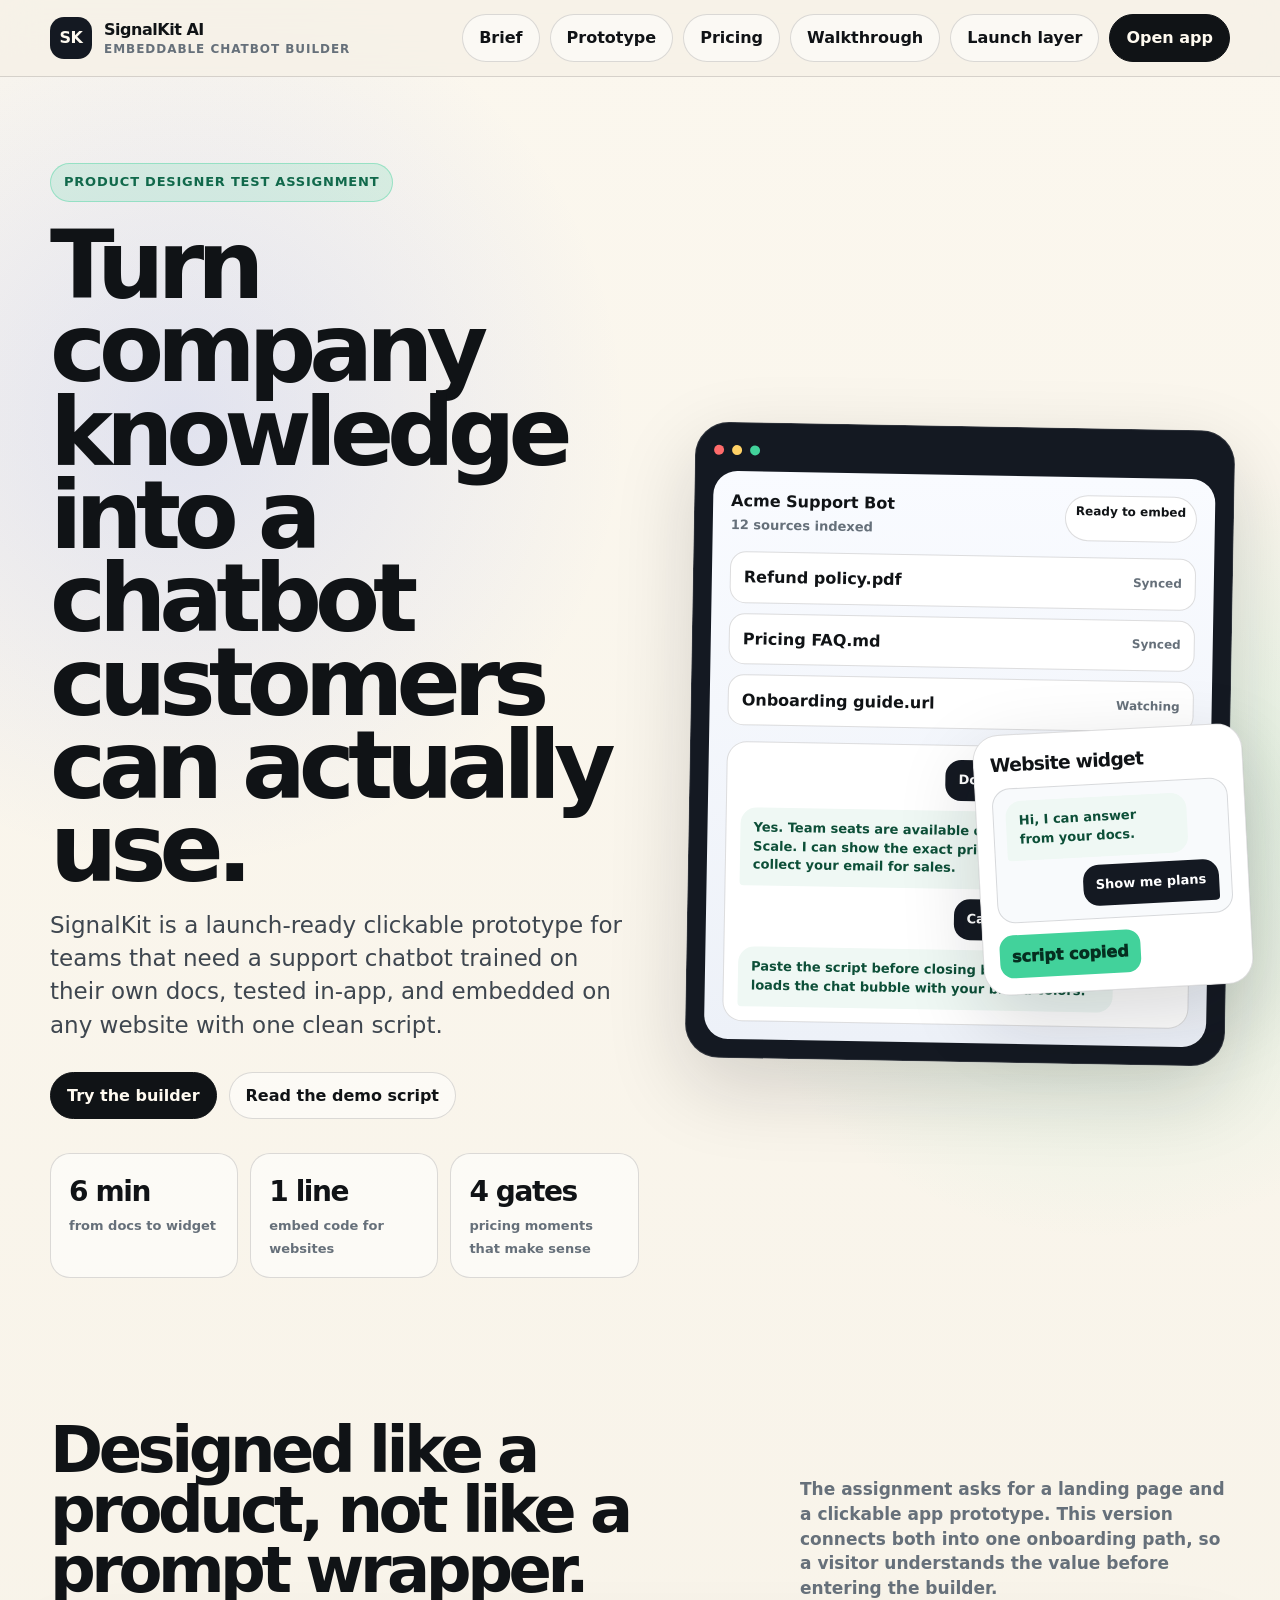
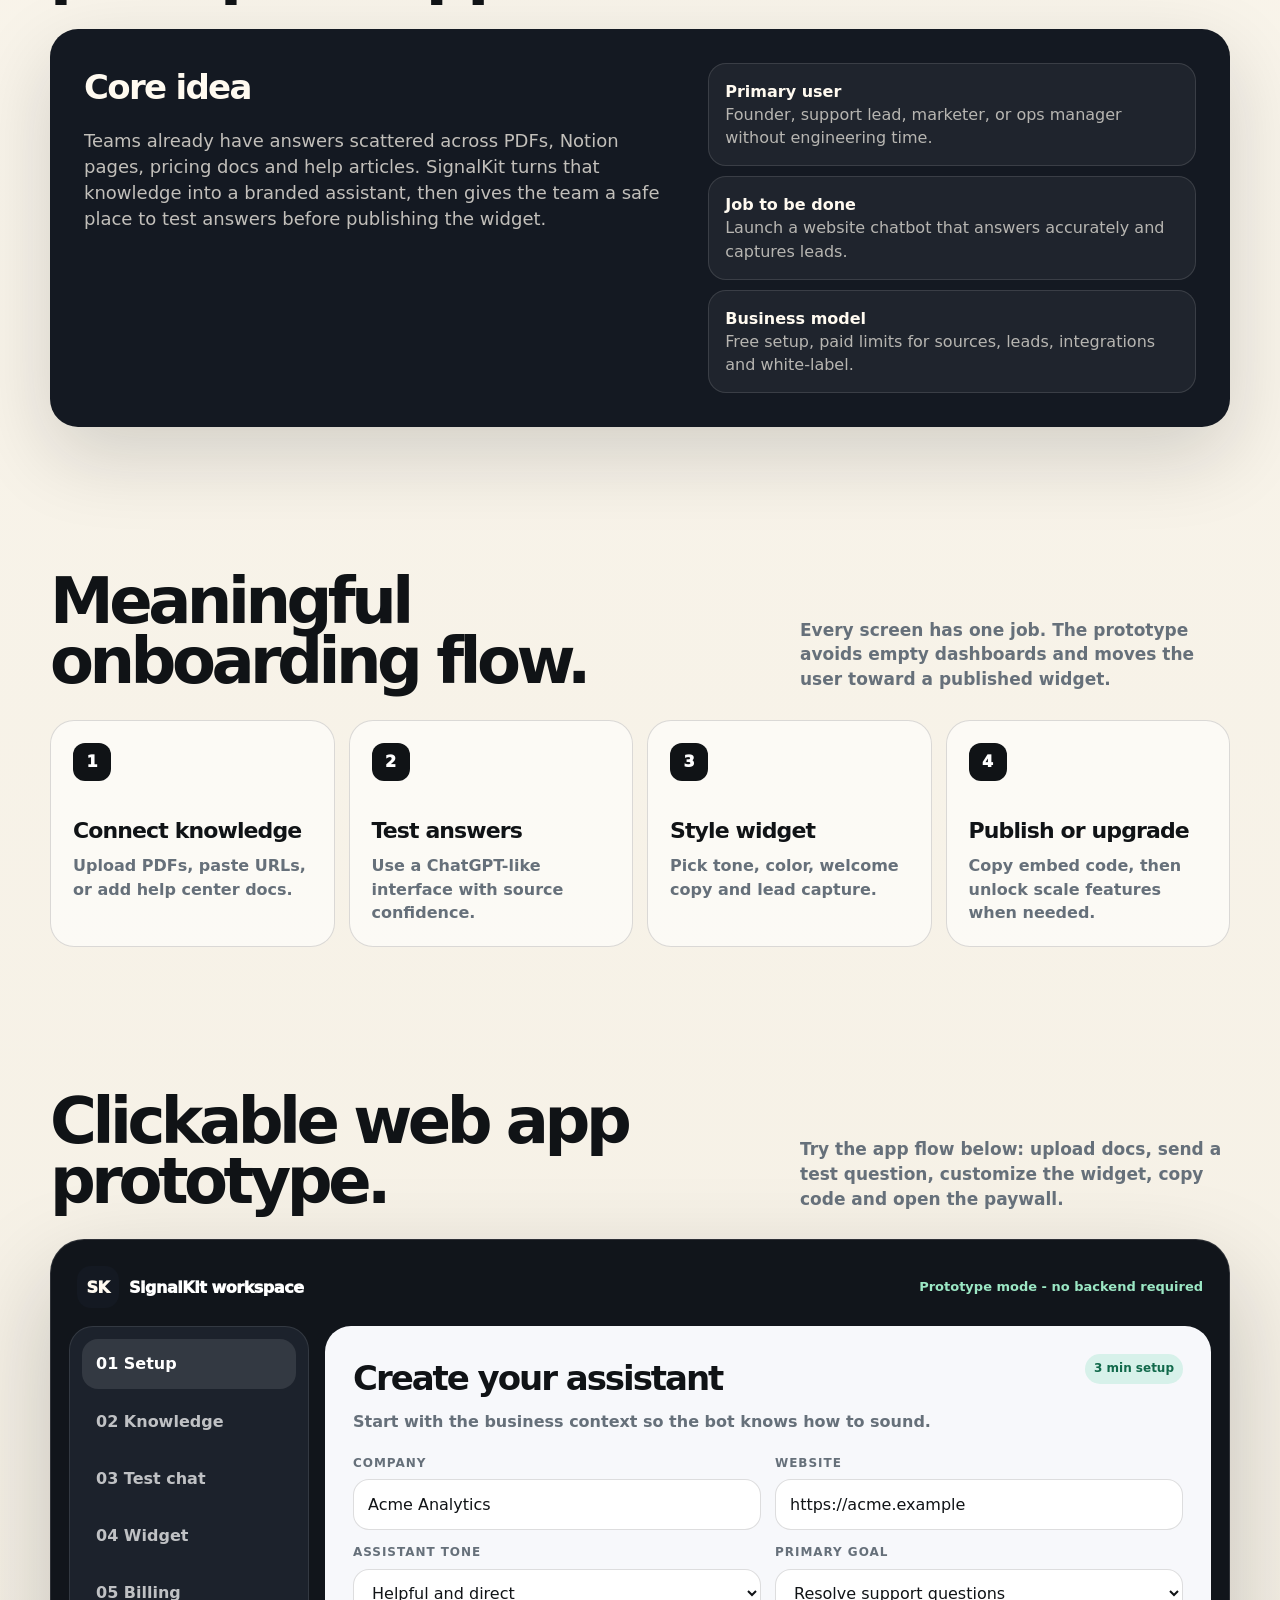
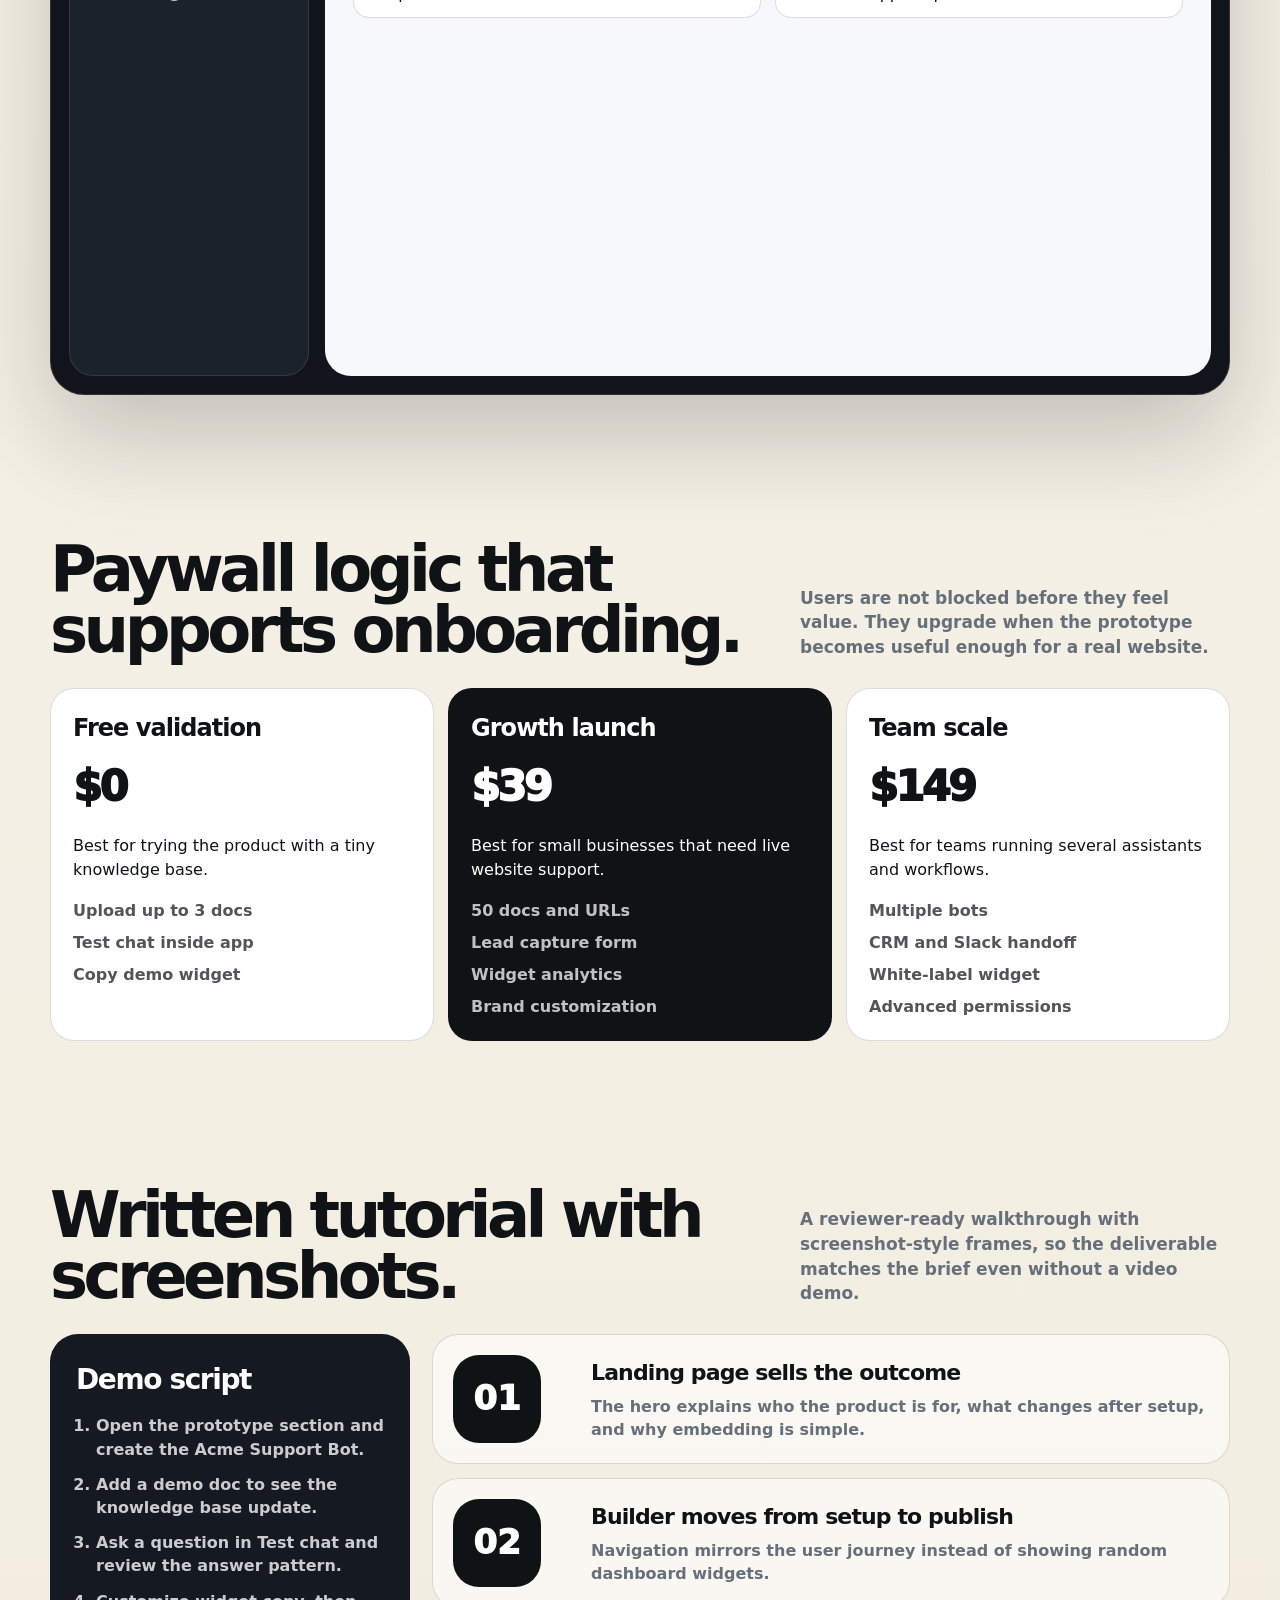
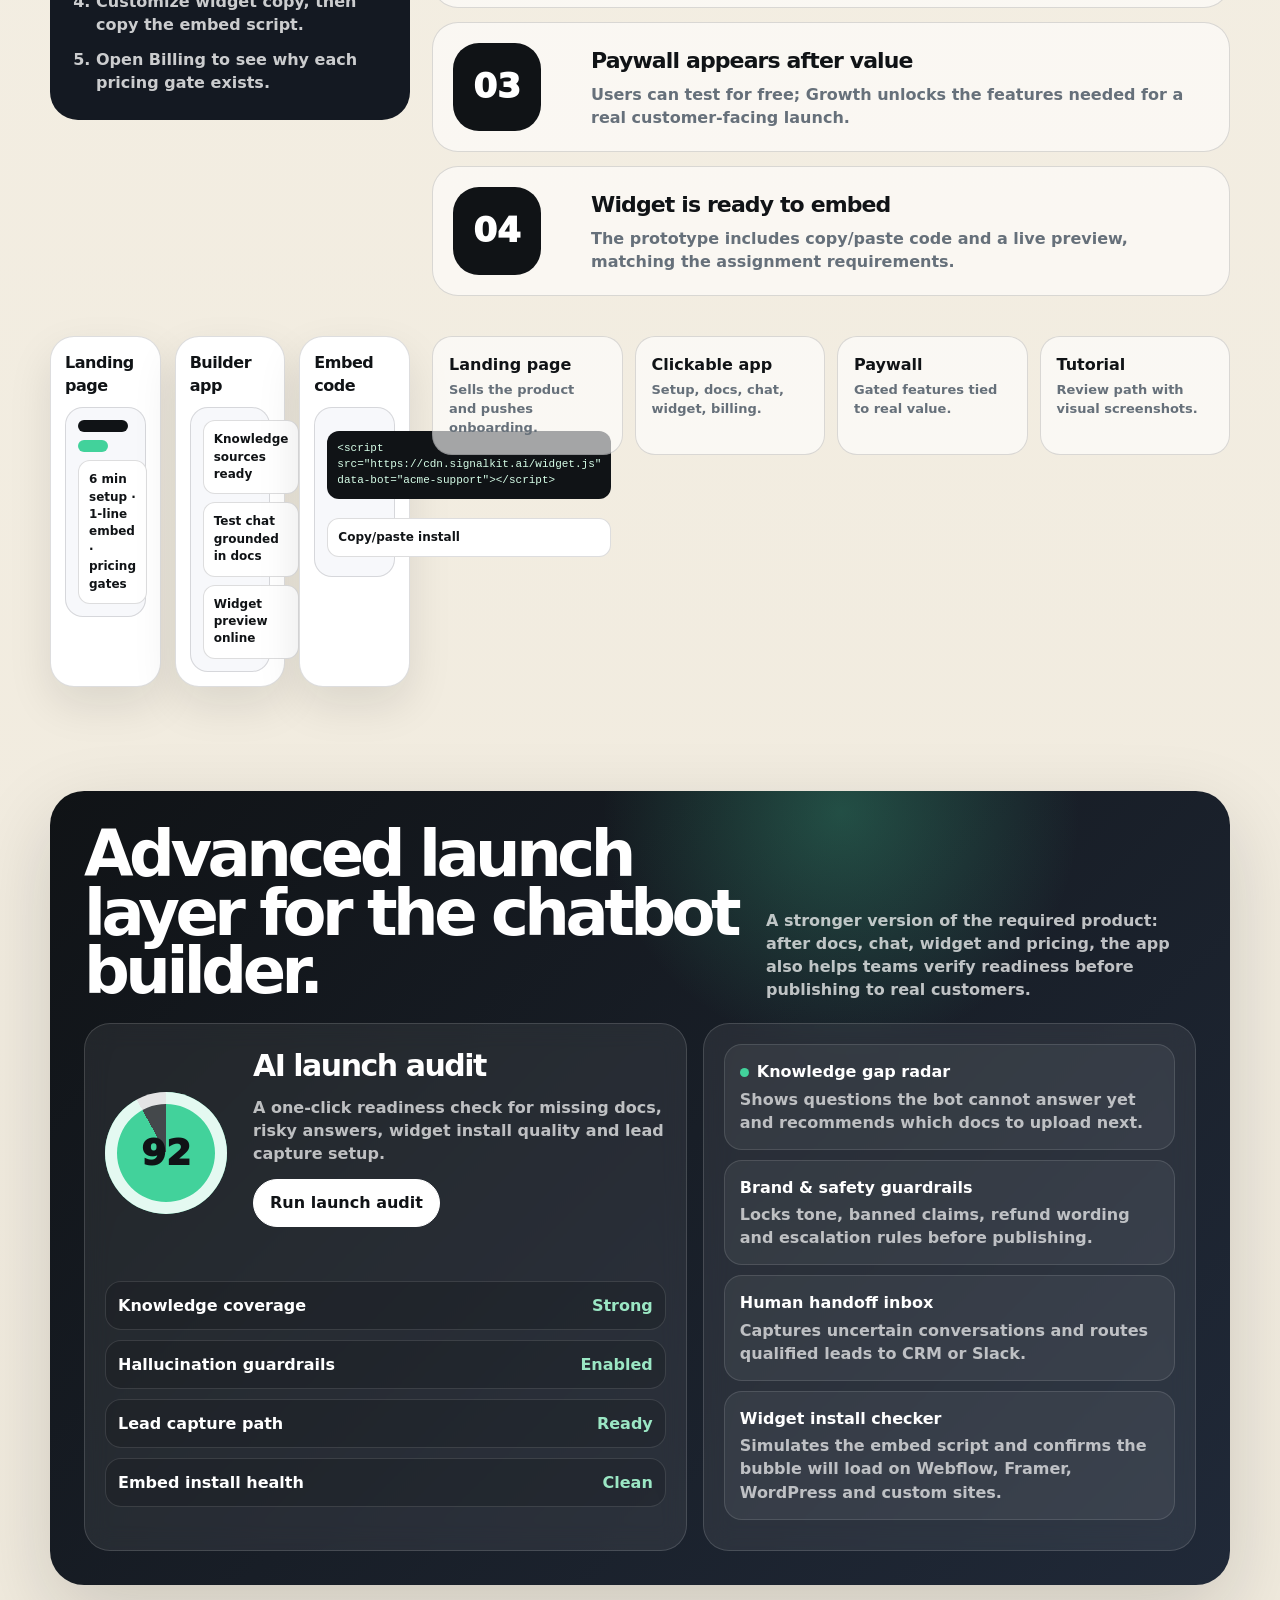
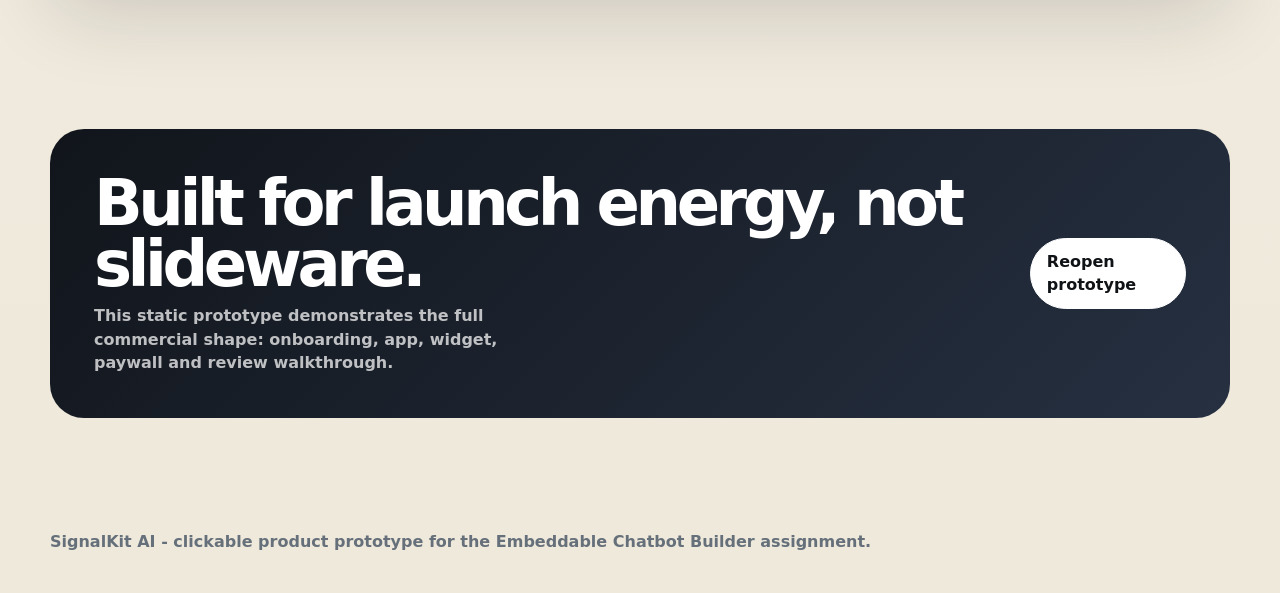
==== commit 7cd327d3: "Polish chatbot builder assignment" ====
--- a/signalkit-chatbot-builder/index.html
+++ b/signalkit-chatbot-builder/index.html
@@ -9,17 +9,16 @@
 </style>
 </head>
 <body>
-<nav class="nav"><div class="wrap nav-inner"><a class="brand" href="#top"><span class="mark">SK</span><span>SignalKit AI<small>Embeddable Chatbot Builder</small></span></a><div class="links"><a href="#brief">Brief</a><a href="#prototype">Prototype</a><a href="#pricing">Pricing</a><a href="#tutorial">Walkthrough</a><a class="btn primary" href="#prototype">Open app</a></div></div></nav>
+<nav class="nav"><div class="wrap nav-inner"><a class="brand" href="#top"><span class="mark">SK</span><span>SignalKit AI<small>Embeddable Chatbot Builder</small></span></a><div class="links"><a href="#brief">Brief</a><a href="#prototype">Prototype</a><a href="#pricing">Pricing</a><a href="#tutorial">Walkthrough</a><a href="#wow">Launch layer</a><a class="btn primary" href="#prototype">Open app</a></div></div></nav>
 <main id="top">
 <section class="hero"><div class="wrap hero-grid"><div><span class="eyebrow">Product Designer test assignment</span><h1>Turn company knowledge into a chatbot customers can actually use.</h1><p class="lead">SignalKit is a launch-ready clickable prototype for teams that need a support chatbot trained on their own docs, tested in-app, and embedded on any website with one clean script.</p><div class="actions"><a class="btn primary" href="#prototype">Try the builder</a><a class="btn" href="#tutorial">Read the demo script</a></div><div class="metrics"><div class="metric"><strong>6 min</strong><span>from docs to widget</span></div><div class="metric"><strong>1 line</strong><span>embed code for websites</span></div><div class="metric"><strong>4 gates</strong><span>pricing moments that make sense</span></div></div></div><div class="hero-product"><div class="device"><div class="dots"><span class="dot"></span><span class="dot"></span><span class="dot"></span></div><div class="screen"><div class="screen-head"><div><b>Acme Support Bot</b><br><span style="color:var(--muted);font-weight:700;font-size:13px">12 sources indexed</span></div><span class="pill">Ready to embed</span></div><div class="doc-stack"><div class="doc-line"><b>Refund policy.pdf</b><span>Synced</span></div><div class="doc-line"><b>Pricing FAQ.md</b><span>Synced</span></div><div class="doc-line"><b>Onboarding guide.url</b><span>Watching</span></div></div><div class="chat-mini"><div class="bubble user">Do you support team seats?</div><div class="bubble ai">Yes. Team seats are available on Growth and Scale. I can show the exact pricing page or collect your email for sales.</div><div class="bubble user">Can I add this to Webflow?</div><div class="bubble ai">Paste the script before closing body tag. It loads the chat bubble with your brand colors.</div></div></div></div><div class="widget-card"><h3>Website widget</h3><div class="widget-preview"><div class="bubble ai">Hi, I can answer from your docs.</div><div class="bubble user">Show me plans</div></div><span class="embed-chip">script copied</span></div></div></div></section>
 <section id="brief"><div class="wrap"><div class="section-head"><h2>Designed like a product, not like a prompt wrapper.</h2><p>The assignment asks for a landing page and a clickable app prototype. This version connects both into one onboarding path, so a visitor understands the value before entering the builder.</p></div><div class="brief"><div><h3>Core idea</h3><p>Teams already have answers scattered across PDFs, Notion pages, pricing docs and help articles. SignalKit turns that knowledge into a branded assistant, then gives the team a safe place to test answers before publishing the widget.</p></div><div class="brief-list"><div class="brief-point"><b>Primary user</b><br><span>Founder, support lead, marketer, or ops manager without engineering time.</span></div><div class="brief-point"><b>Job to be done</b><br><span>Launch a website chatbot that answers accurately and captures leads.</span></div><div class="brief-point"><b>Business model</b><br><span>Free setup, paid limits for sources, leads, integrations and white-label.</span></div></div></div></div></section>
 <section><div class="wrap"><div class="section-head"><h2>Meaningful onboarding flow.</h2><p>Every screen has one job. The prototype avoids empty dashboards and moves the user toward a published widget.</p></div><div class="flow"><div class="step"><div class="num">1</div><h3>Connect knowledge</h3><p>Upload PDFs, paste URLs, or add help center docs.</p></div><div class="step"><div class="num">2</div><h3>Test answers</h3><p>Use a ChatGPT-like interface with source confidence.</p></div><div class="step"><div class="num">3</div><h3>Style widget</h3><p>Pick tone, color, welcome copy and lead capture.</p></div><div class="step"><div class="num">4</div><h3>Publish or upgrade</h3><p>Copy embed code, then unlock scale features when needed.</p></div></div></div></section>
 <style>
 .app-shell{background:#11151b;color:white;border-radius:34px;padding:18px;box-shadow:0 40px 100px rgba(16,19,22,.22);border:1px solid rgba(255,255,255,.12)}.app-top{display:flex;justify-content:space-between;align-items:center;gap:16px;padding:8px 8px 18px}.app-logo{display:flex;align-items:center;gap:10px;font-weight:950;letter-spacing:-.03em}.status{color:#9be7c4;font-size:13px;font-weight:900}.app-grid{display:grid;grid-template-columns:240px minmax(0,1fr);gap:16px}.side{background:#1c222c;border:1px solid rgba(255,255,255,.1);border-radius:24px;padding:12px;display:grid;gap:8px;align-content:start}.tab-btn{width:100%;border:0;text-align:left;border-radius:16px;padding:13px 14px;color:rgba(255,255,255,.72);background:transparent;font-weight:850;cursor:pointer;transition:.18s}.tab-btn.active,.tab-btn:hover{background:rgba(255,255,255,.1);color:white}.workspace{background:#f7f8fb;color:var(--ink);border-radius:26px;min-height:650px;overflow:hidden}.tab-panel{display:none;padding:28px;animation:rise .26s ease}.tab-panel.active{display:block}@keyframes rise{from{opacity:0;transform:translateY(8px)}to{opacity:1;transform:none}}.panel-title{display:flex;justify-content:space-between;gap:20px;align-items:start;margin-bottom:22px}.panel-title h3{margin:0 0 6px;font-size:34px;letter-spacing:-.06em}.panel-title p{margin:0;color:var(--muted);font-weight:700}.grid-2{display:grid;grid-template-columns:repeat(2,1fr);gap:14px}.field{display:grid;gap:7px}.field label{color:var(--muted);font-size:12px;text-transform:uppercase;letter-spacing:.08em;font-weight:900}.field input,.field select{width:100%;border:1px solid var(--line);border-radius:16px;padding:13px 14px;background:white;color:var(--ink);outline:none}.upload-zone{margin-top:16px;border:1px dashed rgba(16,19,22,.32);border-radius:24px;padding:26px;background:white;display:flex;justify-content:space-between;gap:18px;align-items:center}.file-list{display:grid;gap:10px;margin-top:16px}.file-row{display:grid;grid-template-columns:1fr auto;align-items:center;gap:12px;border:1px solid var(--line);border-radius:16px;background:white;padding:12px 14px}.file-row small{color:var(--muted);font-weight:750}.tag{display:inline-flex;align-items:center;border-radius:999px;padding:6px 9px;background:rgba(66,210,155,.18);color:#11694b;font-size:12px;font-weight:900}.chat-layout{display:grid;grid-template-columns:minmax(0,1fr)260px;gap:14px}.chat-box{background:white;border:1px solid var(--line);border-radius:24px;padding:16px;min-height:420px;display:grid;align-content:space-between}.messages{display:grid;gap:12px;align-content:start;max-height:330px;overflow:auto;padding-right:6px}.message{max-width:82%;padding:13px 14px;border-radius:18px;font-weight:700}.message.user{justify-self:end;background:var(--dark);color:white;border-bottom-right-radius:5px}.message.bot{background:#eef8f4;color:#124b38;border-bottom-left-radius:5px}.chat-input{display:grid;grid-template-columns:1fr auto;gap:8px;margin-top:14px}.chat-input input{border:1px solid var(--line);border-radius:999px;padding:13px 15px}.insight-list{display:grid;gap:10px}.insight{border:1px solid var(--line);background:white;border-radius:18px;padding:14px}.insight span{color:var(--muted);font-size:13px;font-weight:700}.widget-builder{display:grid;grid-template-columns:1fr 320px;gap:16px;align-items:start}.code-box{background:#11151b;color:#d7ffe9;border-radius:20px;padding:18px;overflow:auto;min-height:190px;font-family:ui-monospace,SFMono-Regular,Menlo,Consolas,monospace;font-size:13px;line-height:1.6}.widget-live{background:white;border:1px solid var(--line);border-radius:24px;overflow:hidden;box-shadow:0 20px 48px rgba(16,19,22,.12)}.widget-live-head{padding:14px 16px;background:var(--dark);color:white;display:flex;justify-content:space-between}.widget-live-body{padding:16px;display:grid;gap:12px}.widget-live-foot{display:grid;grid-template-columns:1fr auto;gap:8px;padding:12px;border-top:1px solid var(--line)}.widget-live-foot input{border:1px solid var(--line);border-radius:999px;padding:10px}.copy-note{color:#11694b;font-weight:900;min-height:22px;margin-top:10px}.plans{display:grid;grid-template-columns:repeat(3,1fr);gap:14px}.plan{background:white;border:1px solid var(--line);border-radius:24px;padding:22px;position:relative;overflow:hidden}.plan.featured{background:#101316;color:white}.plan h4{margin:0 0 6px;font-size:24px;letter-spacing:-.04em}.price{font-size:42px;letter-spacing:-.07em;font-weight:950;margin:12px 0}.plan ul{margin:18px 0 0;padding:0;list-style:none;display:grid;gap:9px}.plan li{font-weight:700;color:rgba(16,19,22,.72)}.plan.featured li{color:rgba(255,255,255,.74)}.lock{display:inline-flex;margin-top:16px;border-radius:999px;padding:8px 11px;background:rgba(255,159,67,.18);color:#7a4700;font-size:12px;font-weight:900}.tutorial{display:grid;grid-template-columns:360px 1fr;gap:22px;align-items:start}.script{background:var(--dark);color:white;border-radius:var(--r);padding:26px;position:sticky;top:100px}.script h3{margin:0 0 14px;font-size:28px;letter-spacing:-.05em}.script ol{margin:0;padding-left:20px;display:grid;gap:12px;color:rgba(255,255,255,.78);font-weight:700}.shot-grid{display:grid;gap:14px}.shot{border:1px solid var(--line);border-radius:26px;background:rgba(255,255,255,.58);padding:20px;display:grid;grid-template-columns:120px 1fr;gap:18px;align-items:center}.shot-num{width:88px;height:88px;border-radius:26px;background:var(--ink);color:white;display:grid;place-items:center;font-size:34px;font-weight:950}.shot h4{margin:0 0 6px;font-size:22px;letter-spacing:-.04em}.shot p{margin:0;color:var(--muted);font-weight:700}.cta{border-radius:34px;background:linear-gradient(135deg,#11151b,#263041);color:white;padding:44px;display:flex;justify-content:space-between;align-items:center;gap:26px}.cta h2{margin:0;font-size:clamp(34px,5vw,72px);line-height:.95;letter-spacing:-.07em}.cta p{color:rgba(255,255,255,.72);max-width:430px;margin:10px 0 0;font-weight:700}footer{padding:40px 0;color:var(--muted);font-weight:750}.toast{position:fixed;right:24px;bottom:24px;z-index:50;background:var(--dark);color:white;border-radius:18px;padding:14px 16px;box-shadow:var(--shadow);opacity:0;transform:translateY(14px);pointer-events:none;transition:.2s}.toast.show{opacity:1;transform:none}@media(max-width:980px){.hero-grid,.brief,.app-grid,.chat-layout,.widget-builder,.tutorial{grid-template-columns:1fr}.hero-product{min-height:720px}.widget-card{right:8px}.flow,.plans,.metrics{grid-template-columns:1fr 1fr}.section-head{align-items:start;flex-direction:column}.script{position:static}}@media(max-width:640px){.wrap{width:min(100% - 24px,1180px)}.nav-inner{align-items:flex-start;flex-direction:column;padding:14px 0}.hero{padding-top:52px}.flow,.plans,.metrics,.grid-2{grid-template-columns:1fr}.device{position:relative;inset:auto;transform:none}.hero-product{min-height:auto}.widget-card{position:relative;right:auto;bottom:auto;width:100%;transform:none;margin-top:16px}.shot{grid-template-columns:1fr}.cta{align-items:flex-start;flex-direction:column}}
-</style>
-<section id="prototype"><div class="wrap"><div class="section-head"><h2>Clickable web app prototype.</h2><p>Try the app flow below: upload docs, send a test question, customize the widget, copy code and open the paywall.</p></div><div class="app-shell"><div class="app-top"><div class="app-logo"><span class="mark">SK</span> SignalKit workspace</div><div class="status">Prototype mode - no backend required</div></div><div class="app-grid"><aside class="side"><button class="tab-btn active" data-tab="setup">01 Setup</button><button class="tab-btn" data-tab="knowledge">02 Knowledge</button><button class="tab-btn" data-tab="chat">03 Test chat</button><button class="tab-btn" data-tab="widget">04 Widget</button><button class="tab-btn" data-tab="billing">05 Billing</button></aside><div class="workspace">
+.upload-actions{display:flex;gap:10px;flex-wrap:wrap;justify-content:flex-end}.file-input{position:absolute;inline-size:1px;block-size:1px;opacity:0;pointer-events:none}.btn.upload{display:inline-flex;align-items:center;gap:8px}.review-grid{display:grid;grid-template-columns:repeat(3,minmax(0,1fr));gap:14px;margin-top:18px}.review-shot{border:1px solid var(--line);border-radius:24px;background:#fff;padding:14px;box-shadow:0 18px 44px rgba(16,19,22,.1)}.review-shot h4{margin:0 0 10px;font-size:16px;letter-spacing:-.03em}.mini-ui{border:1px solid var(--line);border-radius:18px;background:#f7f8fb;min-height:170px;padding:12px;display:grid;gap:8px;align-content:start}.mini-bar{height:12px;border-radius:999px;background:#101316;width:72%}.mini-bar.short{width:44%;background:#42d29b}.mini-card{border:1px solid var(--line);border-radius:12px;background:#fff;padding:10px;font-weight:800;font-size:12px}.mini-code{background:#101316;color:#d7ffe9;border-radius:12px;padding:10px;font:11px/1.45 ui-monospace,SFMono-Regular,Menlo,monospace;white-space:pre-wrap}.checklist{display:grid;grid-template-columns:repeat(4,minmax(0,1fr));gap:12px;margin-top:18px}.check{border:1px solid var(--line);border-radius:20px;background:rgba(255,255,255,.62);padding:16px;font-weight:850}.check span{display:block;color:var(--muted);font-size:13px;font-weight:700;margin-top:5px}.device{animation:floatDevice 5s ease-in-out infinite}.widget-card{animation:floatWidget 4.5s ease-in-out infinite}@keyframes floatDevice{0%,100%{transform:rotate(1deg) translateY(0)}50%{transform:rotate(1deg) translateY(-10px)}}@keyframes floatWidget{0%,100%{transform:rotate(-3deg) translateY(0)}50%{transform:rotate(-3deg) translateY(8px)}}@media(max-width:980px){.review-grid,.checklist{grid-template-columns:1fr 1fr}}@media(max-width:640px){.review-grid,.checklist{grid-template-columns:1fr}.upload-zone{align-items:flex-start;flex-direction:column}.upload-actions{justify-content:flex-start}}.wow-section{padding-top:32px}.wow-wrap{border-radius:34px;background:linear-gradient(135deg,#101316,#202938);color:#fff;padding:34px;box-shadow:var(--shadow);position:relative;overflow:hidden}.wow-wrap:before{content:"";position:absolute;inset:-30% auto auto 45%;width:520px;height:520px;border-radius:50%;background:radial-gradient(circle,rgba(66,210,155,.28),transparent 65%)}.wow-head{position:relative;display:flex;justify-content:space-between;gap:24px;align-items:end;margin-bottom:22px}.wow-head h2{margin:0;font-size:clamp(38px,5vw,76px);line-height:.92;letter-spacing:-.07em}.wow-head p{max-width:430px;margin:0;color:rgba(255,255,255,.72);font-weight:700}.wow-grid{position:relative;display:grid;grid-template-columns:1.1fr .9fr;gap:16px}.audit-card,.feature-stack{border:1px solid rgba(255,255,255,.14);border-radius:26px;background:rgba(255,255,255,.07);backdrop-filter:blur(12px);padding:20px}.score-row{display:grid;grid-template-columns:130px 1fr;gap:18px;align-items:center}.score{width:122px;height:122px;border-radius:50%;display:grid;place-items:center;background:conic-gradient(#42d29b 0 92%,rgba(255,255,255,.15) 92%);color:#101316;font-size:36px;font-weight:950;box-shadow:inset 0 0 0 12px rgba(255,255,255,.86)}.audit-list{display:grid;gap:10px;margin-top:18px}.audit-item{display:flex;justify-content:space-between;gap:10px;border:1px solid rgba(255,255,255,.12);border-radius:16px;padding:12px;background:rgba(0,0,0,.16);font-weight:800}.audit-item span{color:#9be7c4}.wow-feature{border:1px solid rgba(255,255,255,.12);border-radius:18px;padding:15px;background:rgba(255,255,255,.06);margin-bottom:10px}.wow-feature b{display:block;margin-bottom:4px}.wow-feature span{color:rgba(255,255,255,.68);font-weight:650}.audit-result{min-height:24px;color:#9be7c4;font-weight:950;margin-top:12px}.pulse-dot{display:inline-block;width:9px;height:9px;border-radius:50%;background:#42d29b;margin-right:8px;box-shadow:0 0 0 0 rgba(66,210,155,.6);animation:pulse 1.5s infinite}@keyframes pulse{70%{box-shadow:0 0 0 12px rgba(66,210,155,0)}}@media(max-width:900px){.wow-head,.wow-grid,.score-row{grid-template-columns:1fr;display:grid}.wow-head{align-items:start}}</style><section id="prototype"><div class="wrap"><div class="section-head"><h2>Clickable web app prototype.</h2><p>Try the app flow below: upload docs, send a test question, customize the widget, copy code and open the paywall.</p></div><div class="app-shell"><div class="app-top"><div class="app-logo"><span class="mark">SK</span> SignalKit workspace</div><div class="status">Prototype mode - no backend required</div></div><div class="app-grid"><aside class="side"><button class="tab-btn active" data-tab="setup">01 Setup</button><button class="tab-btn" data-tab="knowledge">02 Knowledge</button><button class="tab-btn" data-tab="chat">03 Test chat</button><button class="tab-btn" data-tab="widget">04 Widget</button><button class="tab-btn" data-tab="billing">05 Billing</button></aside><div class="workspace">
 <div class="tab-panel active" id="setup"><div class="panel-title"><div><h3>Create your assistant</h3><p>Start with the business context so the bot knows how to sound.</p></div><span class="tag">3 min setup</span></div><div class="grid-2"><div class="field"><label>Company</label><input value="Acme Analytics"></div><div class="field"><label>Website</label><input value="https://acme.example"></div><div class="field"><label>Assistant tone</label><select><option>Helpful and direct</option><option>Warm startup support</option><option>Enterprise professional</option></select></div><div class="field"><label>Primary goal</label><select><option>Resolve support questions</option><option>Capture qualified leads</option><option>Explain product pricing</option></select></div></div></div>
-<div class="tab-panel" id="knowledge"><div class="panel-title"><div><h3>Knowledge sources</h3><p>The free plan lets teams validate the flow with three sources. More sources are a natural upgrade trigger.</p></div><span class="tag" id="sourceCount">3 sources</span></div><div class="upload-zone"><div><b>Drop company docs here</b><br><span style="color:var(--muted);font-weight:700">PDF, DOCX, Markdown, URLs and help-center exports</span></div><button class="btn primary" id="addDoc">Add demo doc</button></div><div class="file-list" id="fileList"><div class="file-row"><div><b>Pricing FAQ.pdf</b><br><small>32 questions indexed</small></div><span class="tag">ready</span></div><div class="file-row"><div><b>Refund policy.md</b><br><small>12 rules indexed</small></div><span class="tag">ready</span></div><div class="file-row"><div><b>Onboarding guide.url</b><br><small>Watching for updates</small></div><span class="tag">synced</span></div></div></div>
+<div class="tab-panel" id="knowledge"><div class="panel-title"><div><h3>Knowledge sources</h3><p>The free plan lets teams validate the flow with three sources. More sources are a natural upgrade trigger.</p></div><span class="tag" id="sourceCount">3 sources</span></div><div class="upload-zone"><div><b>Upload company docs or paste a knowledge URL</b><br><span style="color:var(--muted);font-weight:700">Clickable prototype: select files locally, add demo docs, or paste a URL to simulate a real source.</span></div><div class="upload-actions"><input class="file-input" id="realUpload" type="file" multiple accept=".pdf,.doc,.docx,.txt,.md"><label class="btn primary upload" for="realUpload">Upload files</label><button class="btn" id="addDoc">Paste demo URL</button></div></div><div class="file-list" id="fileList"><div class="file-row"><div><b>Pricing FAQ.pdf</b><br><small>32 questions indexed</small></div><span class="tag">ready</span></div><div class="file-row"><div><b>Refund policy.md</b><br><small>12 rules indexed</small></div><span class="tag">ready</span></div><div class="file-row"><div><b>Onboarding guide.url</b><br><small>Watching for updates</small></div><span class="tag">synced</span></div></div></div>
 <div class="tab-panel" id="chat"><div class="panel-title"><div><h3>Test before publishing</h3><p>Internal chat helps teams catch weak answers before visitors see the widget.</p></div><span class="tag">source-aware</span></div><div class="chat-layout"><div class="chat-box"><div class="messages" id="messages"><div class="message bot">Ask me anything about your uploaded docs. I will answer as your website assistant.</div><div class="message user">Can customers cancel monthly?</div><div class="message bot">Yes. Monthly plans can be cancelled anytime. Annual contracts require account manager approval according to Refund policy.md.</div></div><div class="chat-input"><input id="chatInput" value="Do you integrate with Webflow?"><button class="btn primary" id="sendChat">Send</button></div></div><div class="insight-list"><div class="insight"><b>Confidence</b><br><span>High - answer grounded in 2 sources.</span></div><div class="insight"><b>Escalation rule</b><br><span>If refund amount is unclear, collect email and pass to human.</span></div><div class="insight"><b>Upgrade hook</b><br><span>Advanced source citations are gated on Growth.</span></div></div></div></div>
 <div class="tab-panel" id="widget"><div class="panel-title"><div><h3>Embed widget builder</h3><p>Users can ship a branded widget without asking a developer for a custom build.</p></div><span class="tag">copy / paste</span></div><div class="widget-builder"><div><div class="grid-2" style="margin-bottom:14px"><div class="field"><label>Accent color</label><input id="accent" value="#42d29b"></div><div class="field"><label>Welcome message</label><input id="welcome" value="Hi, ask me about plans or setup."></div></div><pre class="code-box" id="embedCode">&lt;script src="https://cdn.signalkit.ai/widget.js"
   data-bot="acme-support"
@@ -28,12 +27,14 @@
 <div class="tab-panel" id="billing"><div class="panel-title"><div><h3>Paywall moments</h3><p>Pricing is attached to value: more sources, more conversations, better trust and sales features.</p></div><span class="tag">launch-ready</span></div><div class="plans"><div class="plan"><h4>Starter</h4><div class="price">$0</div><p>Validate your bot before launch.</p><ul><li>3 sources</li><li>100 conversations</li><li>Basic widget</li></ul><span class="lock">Included</span></div><div class="plan featured"><h4>Growth</h4><div class="price">$39</div><p>For real websites and lead capture.</p><ul><li>50 sources</li><li>Lead forms</li><li>Analytics</li><li>Source citations</li></ul><span class="lock" style="color:#ffe3a3">Best paywall</span></div><div class="plan"><h4>Scale</h4><div class="price">$149</div><p>For teams that need control.</p><ul><li>Unlimited bots</li><li>White-label</li><li>CRM sync</li><li>Human handoff</li></ul><span class="lock">Gated</span></div></div></div>
 </div></div></div></div></section>
 <section id="pricing"><div class="wrap"><div class="section-head"><h2>Paywall logic that supports onboarding.</h2><p>Users are not blocked before they feel value. They upgrade when the prototype becomes useful enough for a real website.</p></div><div class="plans"><div class="plan"><h4>Free validation</h4><div class="price">$0</div><p>Best for trying the product with a tiny knowledge base.</p><ul><li>Upload up to 3 docs</li><li>Test chat inside app</li><li>Copy demo widget</li></ul></div><div class="plan featured"><h4>Growth launch</h4><div class="price">$39</div><p>Best for small businesses that need live website support.</p><ul><li>50 docs and URLs</li><li>Lead capture form</li><li>Widget analytics</li><li>Brand customization</li></ul></div><div class="plan"><h4>Team scale</h4><div class="price">$149</div><p>Best for teams running several assistants and workflows.</p><ul><li>Multiple bots</li><li>CRM and Slack handoff</li><li>White-label widget</li><li>Advanced permissions</li></ul></div></div></div></section>
-<section id="tutorial"><div class="wrap"><div class="section-head"><h2>Written presentation for reviewers.</h2><p>A short demo path they can follow without a video recording.</p></div><div class="tutorial"><div class="script"><h3>Demo script</h3><ol><li>Open the prototype section and create the Acme Support Bot.</li><li>Add a demo doc to see the knowledge base update.</li><li>Ask a question in Test chat and review the answer pattern.</li><li>Customize widget copy, then copy the embed script.</li><li>Open Billing to see why each pricing gate exists.</li></ol></div><div class="shot-grid"><div class="shot"><div class="shot-num">01</div><div><h4>Landing page sells the outcome</h4><p>The hero explains who the product is for, what changes after setup, and why embedding is simple.</p></div></div><div class="shot"><div class="shot-num">02</div><div><h4>Builder moves from setup to publish</h4><p>Navigation mirrors the user journey instead of showing random dashboard widgets.</p></div></div><div class="shot"><div class="shot-num">03</div><div><h4>Paywall appears after value</h4><p>Users can test for free; Growth unlocks the features needed for a real customer-facing launch.</p></div></div><div class="shot"><div class="shot-num">04</div><div><h4>Widget is ready to embed</h4><p>The prototype includes copy/paste code and a live preview, matching the assignment requirements.</p></div></div></div></div></div></section>
-<section><div class="wrap"><div class="cta"><div><h2>Built for launch energy, not slideware.</h2><p>This static prototype demonstrates the full commercial shape: onboarding, app, widget, paywall and review walkthrough.</p></div><a class="btn primary" href="#prototype" style="background:white;color:#101316;border-color:white">Reopen prototype</a></div></div></section>
+<section id="tutorial"><div class="wrap"><div class="section-head"><h2>Written tutorial with screenshots.</h2><p>A reviewer-ready walkthrough with screenshot-style frames, so the deliverable matches the brief even without a video demo.</p></div><div class="tutorial"><div class="script"><h3>Demo script</h3><ol><li>Open the prototype section and create the Acme Support Bot.</li><li>Add a demo doc to see the knowledge base update.</li><li>Ask a question in Test chat and review the answer pattern.</li><li>Customize widget copy, then copy the embed script.</li><li>Open Billing to see why each pricing gate exists.</li></ol></div><div class="shot-grid"><div class="shot"><div class="shot-num">01</div><div><h4>Landing page sells the outcome</h4><p>The hero explains who the product is for, what changes after setup, and why embedding is simple.</p></div></div><div class="shot"><div class="shot-num">02</div><div><h4>Builder moves from setup to publish</h4><p>Navigation mirrors the user journey instead of showing random dashboard widgets.</p></div></div><div class="shot"><div class="shot-num">03</div><div><h4>Paywall appears after value</h4><p>Users can test for free; Growth unlocks the features needed for a real customer-facing launch.</p></div></div><div class="shot"><div class="shot-num">04</div><div><h4>Widget is ready to embed</h4><p>The prototype includes copy/paste code and a live preview, matching the assignment requirements.</p></div></div></div><div class="review-grid"><div class="review-shot"><h4>Landing page</h4><div class="mini-ui"><div class="mini-bar"></div><div class="mini-bar short"></div><div class="mini-card">6 min setup · 1-line embed · pricing gates</div></div></div><div class="review-shot"><h4>Builder app</h4><div class="mini-ui"><div class="mini-card">Knowledge sources ready</div><div class="mini-card">Test chat grounded in docs</div><div class="mini-card">Widget preview online</div></div></div><div class="review-shot"><h4>Embed code</h4><div class="mini-ui"><pre class="mini-code">&lt;script src="https://cdn.signalkit.ai/widget.js" data-bot="acme-support"&gt;&lt;/script&gt;</pre><div class="mini-card">Copy/paste install</div></div></div></div><div class="checklist"><div class="check">Landing page<span>Sells the product and pushes onboarding.</span></div><div class="check">Clickable app<span>Setup, docs, chat, widget, billing.</span></div><div class="check">Paywall<span>Gated features tied to real value.</span></div><div class="check">Tutorial<span>Review path with visual screenshots.</span></div></div></div></div></section><section id="wow" class="wow-section"><div class="wrap"><div class="wow-wrap"><div class="wow-head"><h2>Advanced launch layer for the chatbot builder.</h2><p>A stronger version of the required product: after docs, chat, widget and pricing, the app also helps teams verify readiness before publishing to real customers.</p></div><div class="wow-grid"><div class="audit-card"><div class="score-row"><div class="score" id="score">92</div><div><h3 style="margin:0 0 8px;font-size:30px;letter-spacing:-.05em">AI launch audit</h3><p style="margin:0;color:rgba(255,255,255,.7);font-weight:700">A one-click readiness check for missing docs, risky answers, widget install quality and lead capture setup.</p><button class="btn primary" id="runAudit" style="margin-top:14px;background:#fff;color:#101316;border-color:#fff">Run launch audit</button><div class="audit-result" id="auditResult"></div></div></div><div class="audit-list"><div class="audit-item">Knowledge coverage <span>Strong</span></div><div class="audit-item">Hallucination guardrails <span>Enabled</span></div><div class="audit-item">Lead capture path <span>Ready</span></div><div class="audit-item">Embed install health <span>Clean</span></div></div></div><div class="feature-stack"><div class="wow-feature"><b><span class="pulse-dot"></span>Knowledge gap radar</b><span>Shows questions the bot cannot answer yet and recommends which docs to upload next.</span></div><div class="wow-feature"><b>Brand & safety guardrails</b><span>Locks tone, banned claims, refund wording and escalation rules before publishing.</span></div><div class="wow-feature"><b>Human handoff inbox</b><span>Captures uncertain conversations and routes qualified leads to CRM or Slack.</span></div><div class="wow-feature"><b>Widget install checker</b><span>Simulates the embed script and confirms the bubble will load on Webflow, Framer, WordPress and custom sites.</span></div></div></div></div></div></section><section><div class="wrap"><div class="cta"><div><h2>Built for launch energy, not slideware.</h2><p>This static prototype demonstrates the full commercial shape: onboarding, app, widget, paywall and review walkthrough.</p></div><a class="btn primary" href="#prototype" style="background:white;color:#101316;border-color:white">Reopen prototype</a></div></div></section>
 </main><footer><div class="wrap">SignalKit AI - clickable product prototype for the Embeddable Chatbot Builder assignment.</div></footer><div class="toast" id="toast">Copied to clipboard</div>
 <script>
 const tabs=Array.from(document.querySelectorAll('.tab-btn'));const panels=Array.from(document.querySelectorAll('.tab-panel'));const toast=document.getElementById('toast');function showToast(t){toast.textContent=t;toast.classList.add('show');setTimeout(function(){toast.classList.remove('show')},1800)}tabs.forEach(function(btn){btn.addEventListener('click',function(){tabs.forEach(function(x){x.classList.remove('active')});panels.forEach(function(p){p.classList.remove('active')});btn.classList.add('active');document.getElementById(btn.getAttribute('data-tab')).classList.add('active')})});
-const docs=[['Security overview.pdf','24 controls indexed'],['Sales objections.docx','18 objection handlers indexed'],['Integration guide.url','Watching for updates']];let docIndex=0;document.getElementById('addDoc').addEventListener('click',function(){const item=docs[docIndex%docs.length];docIndex+=1;const row=document.createElement('div');row.className='file-row';row.innerHTML='<div><b>'+item[0]+'</b><br><small>'+item[1]+'</small></div><span class="tag">ready</span>';document.getElementById('fileList').appendChild(row);const total=document.querySelectorAll('#fileList .file-row').length;document.getElementById('sourceCount').textContent=total+' sources';showToast('Demo source added')});
+const docs=[['Security overview.pdf','24 controls indexed'],['Sales objections.docx','18 objection handlers indexed'],['Integration guide.url','Watching for updates']];let docIndex=0;document.getElementById('realUpload').addEventListener('change',function(e){Array.from(e.target.files).forEach(function(f){const row=document.createElement('div');row.className='file-row';row.innerHTML='<div><b>'+f.name+'</b><br><small>Local file selected for prototype indexing</small></div><span class="tag">uploaded</span>';document.getElementById('fileList').appendChild(row)});const total=document.querySelectorAll('#fileList .file-row').length;document.getElementById('sourceCount').textContent=total+' sources';if(e.target.files.length){showToast(e.target.files.length+' file(s) added')}});document.getElementById('addDoc').addEventListener('click',function(){const item=docs[docIndex%docs.length];docIndex+=1;const row=document.createElement('div');row.className='file-row';row.innerHTML='<div><b>'+item[0]+'</b><br><small>'+item[1]+'</small></div><span class="tag">ready</span>';document.getElementById('fileList').appendChild(row);const total=document.querySelectorAll('#fileList .file-row').length;document.getElementById('sourceCount').textContent=total+' sources';showToast('Demo source added')});
 document.getElementById('sendChat').addEventListener('click',function(){const input=document.getElementById('chatInput');const messages=document.getElementById('messages');const q=input.value.trim()||'How do I add this to my site?';const u=document.createElement('div');u.className='message user';u.textContent=q;messages.appendChild(u);setTimeout(function(){const b=document.createElement('div');b.className='message bot';b.textContent='Yes. SignalKit supports Webflow, Framer, WordPress and custom sites with the same embed script. Paid plans unlock lead capture and analytics automatically.';messages.appendChild(b);messages.scrollTop=messages.scrollHeight},260);input.value=''});
 document.getElementById('welcome').addEventListener('input',function(e){document.querySelector('#widgetBody .message.bot').textContent=e.target.value||'Hi, ask me anything.'});document.getElementById('copyCode').addEventListener('click',async function(){const code=document.getElementById('embedCode').textContent;try{await navigator.clipboard.writeText(code)}catch(e){}document.getElementById('copyNote').textContent='Embed code copied. Paste it into your website.';showToast('Embed code copied')});
-</script></body></html>
+document.getElementById('runAudit').addEventListener('click',function(){const result=document.getElementById('auditResult');const score=document.getElementById('score');score.textContent='98';result.textContent='Audit complete: ready to publish. Suggested next step: enable CRM handoff before paid traffic.';showToast('Launch audit completed')});</script></body></html>
+
+
+
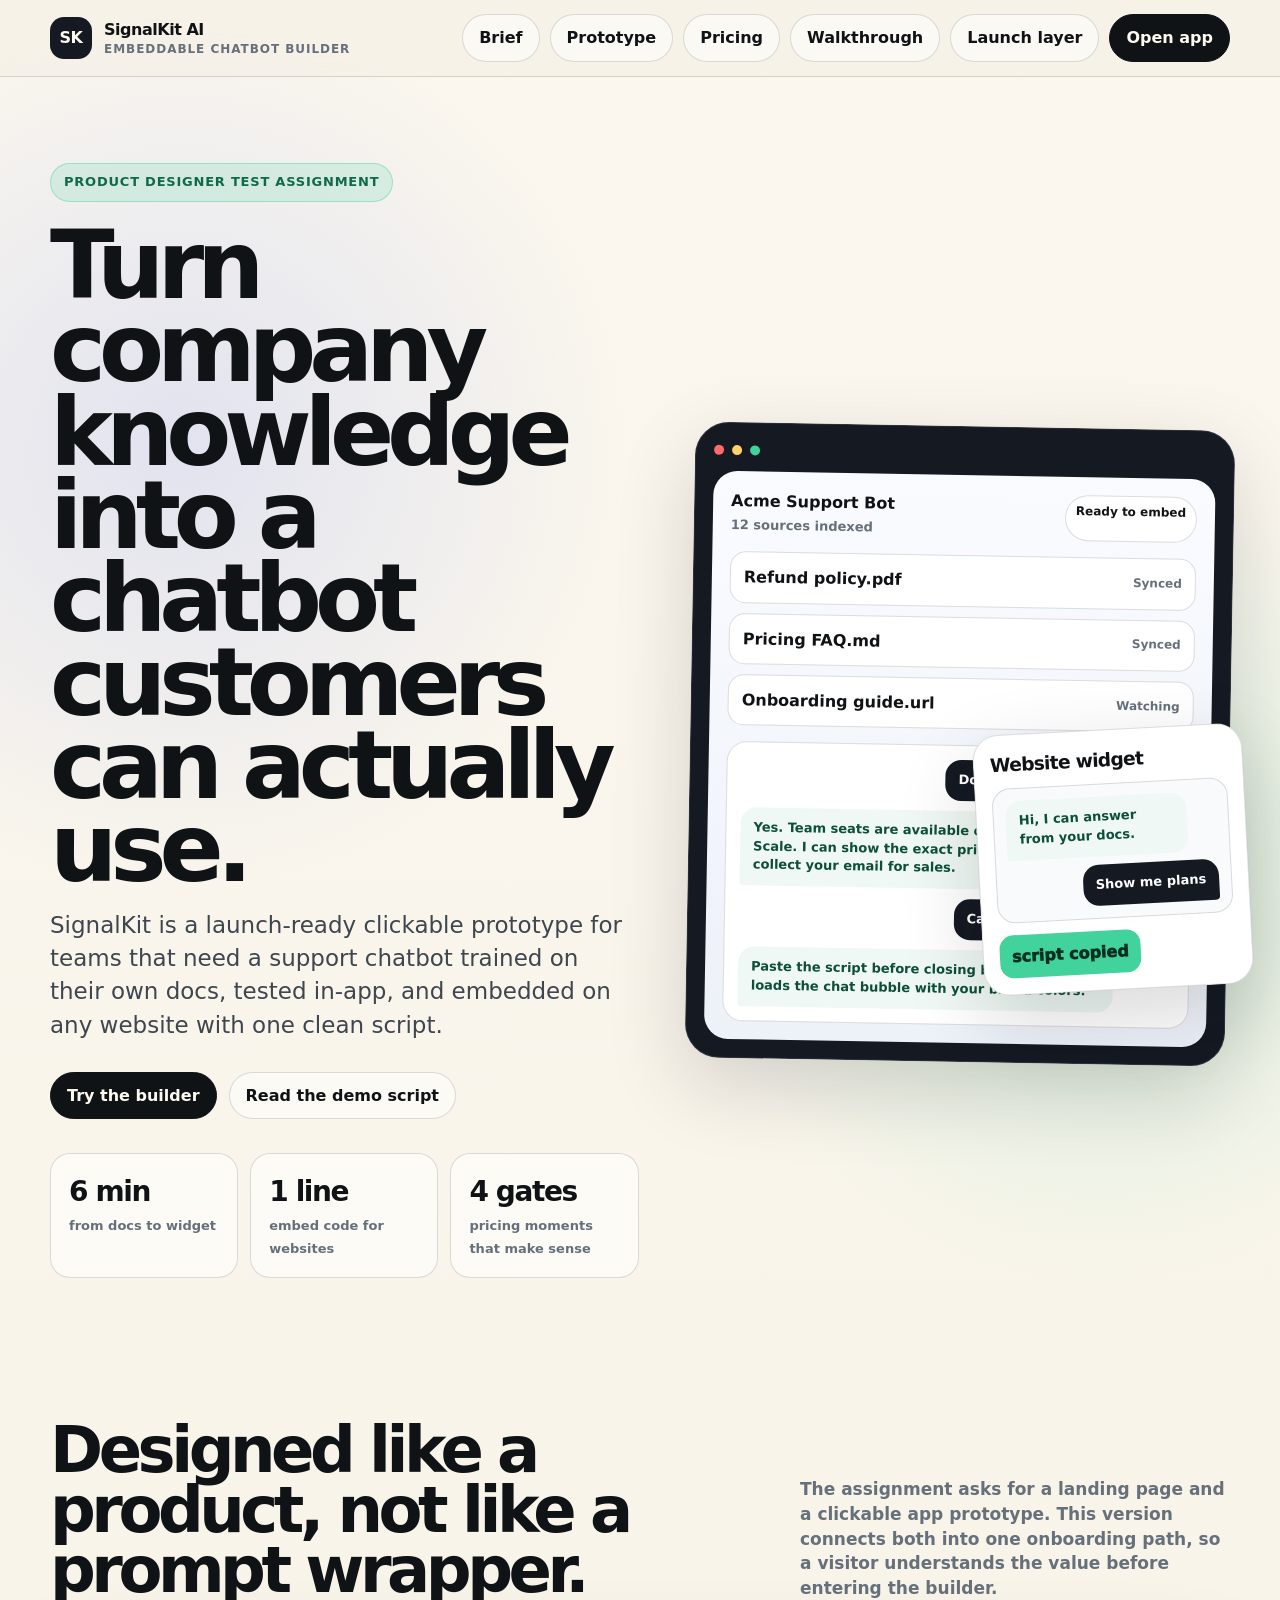
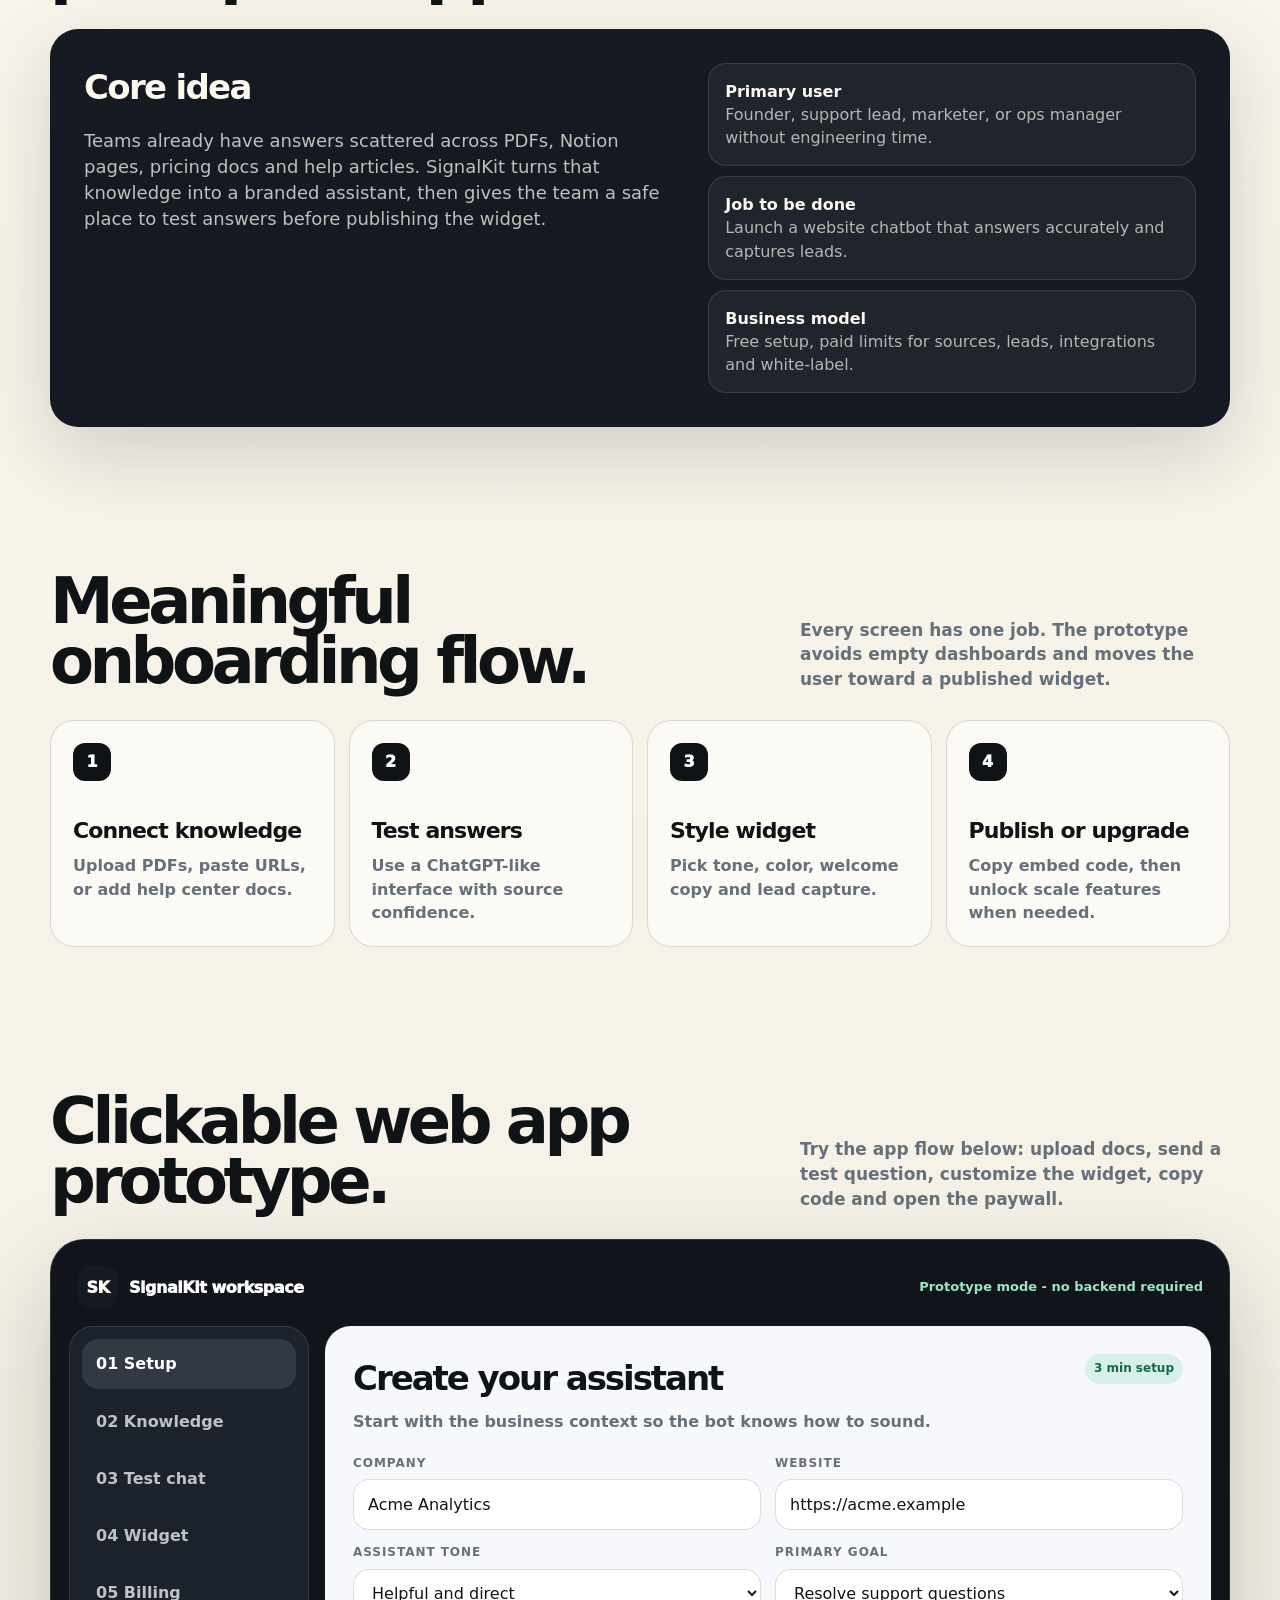
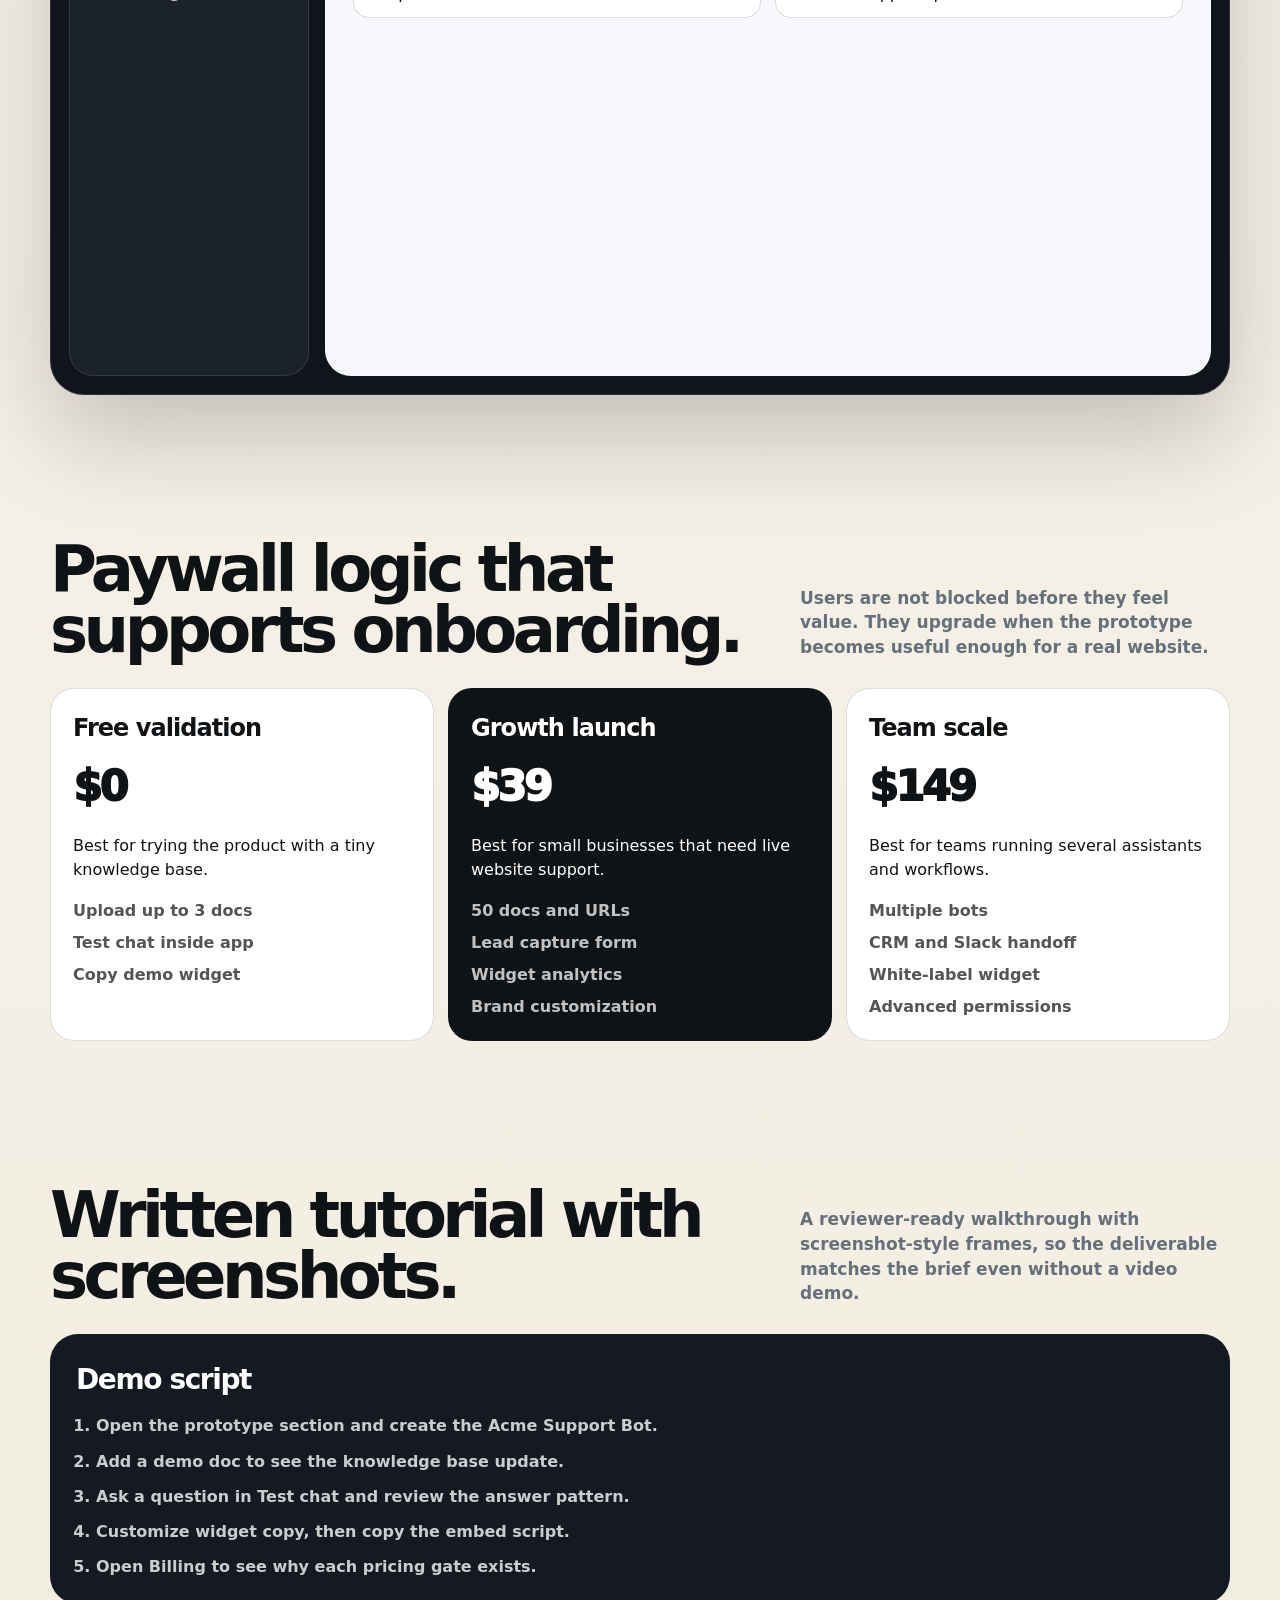
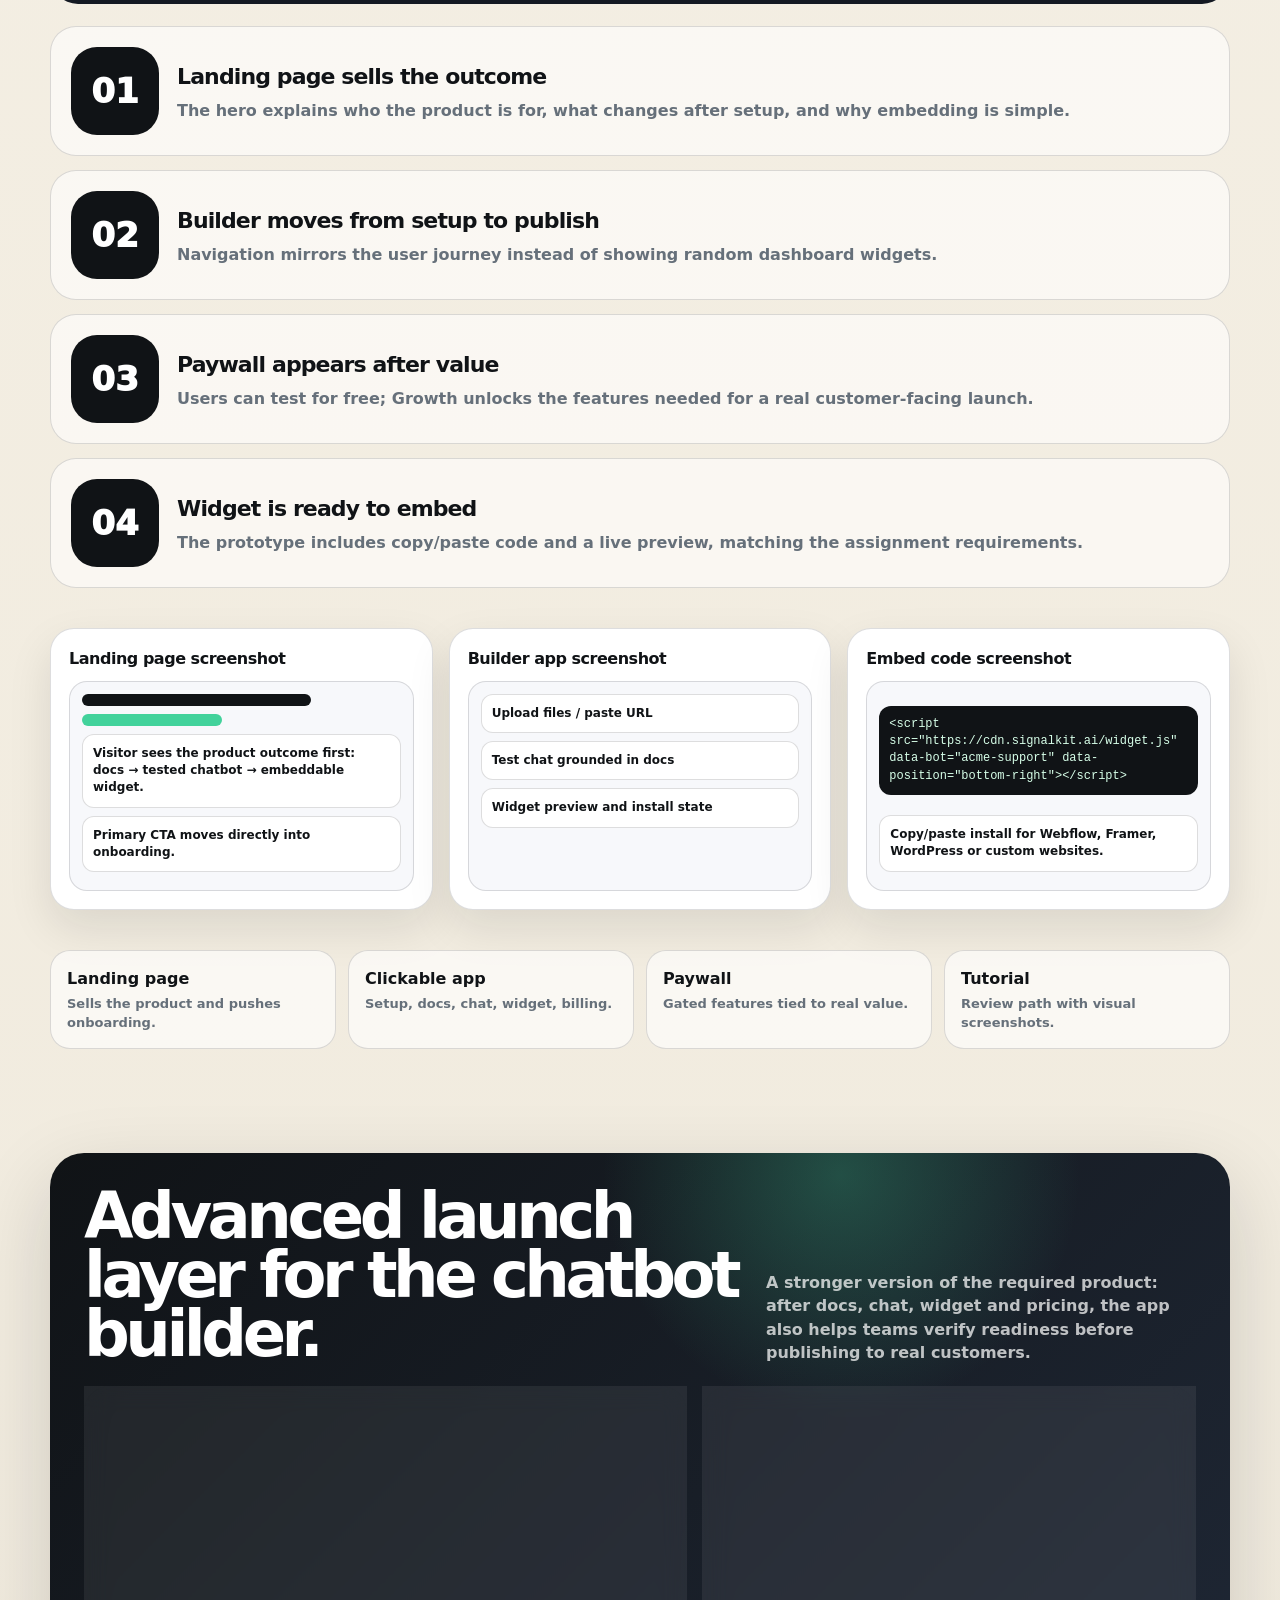
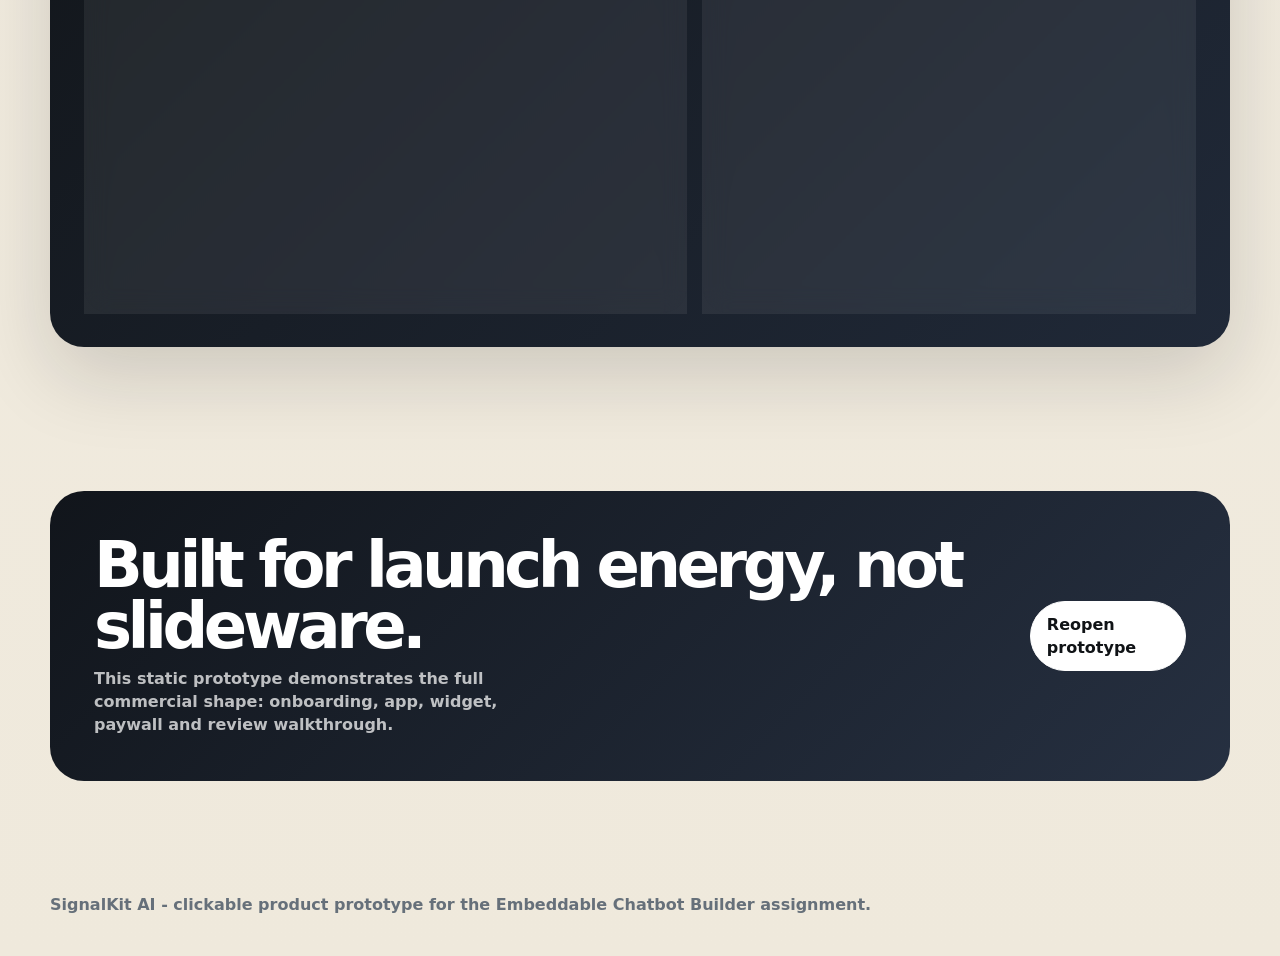
==== commit 4238347e: "Fix chatbot builder walkthrough layout" ====
--- a/signalkit-chatbot-builder/index.html
+++ b/signalkit-chatbot-builder/index.html
@@ -16,7 +16,8 @@
 <section><div class="wrap"><div class="section-head"><h2>Meaningful onboarding flow.</h2><p>Every screen has one job. The prototype avoids empty dashboards and moves the user toward a published widget.</p></div><div class="flow"><div class="step"><div class="num">1</div><h3>Connect knowledge</h3><p>Upload PDFs, paste URLs, or add help center docs.</p></div><div class="step"><div class="num">2</div><h3>Test answers</h3><p>Use a ChatGPT-like interface with source confidence.</p></div><div class="step"><div class="num">3</div><h3>Style widget</h3><p>Pick tone, color, welcome copy and lead capture.</p></div><div class="step"><div class="num">4</div><h3>Publish or upgrade</h3><p>Copy embed code, then unlock scale features when needed.</p></div></div></div></section>
 <style>
 .app-shell{background:#11151b;color:white;border-radius:34px;padding:18px;box-shadow:0 40px 100px rgba(16,19,22,.22);border:1px solid rgba(255,255,255,.12)}.app-top{display:flex;justify-content:space-between;align-items:center;gap:16px;padding:8px 8px 18px}.app-logo{display:flex;align-items:center;gap:10px;font-weight:950;letter-spacing:-.03em}.status{color:#9be7c4;font-size:13px;font-weight:900}.app-grid{display:grid;grid-template-columns:240px minmax(0,1fr);gap:16px}.side{background:#1c222c;border:1px solid rgba(255,255,255,.1);border-radius:24px;padding:12px;display:grid;gap:8px;align-content:start}.tab-btn{width:100%;border:0;text-align:left;border-radius:16px;padding:13px 14px;color:rgba(255,255,255,.72);background:transparent;font-weight:850;cursor:pointer;transition:.18s}.tab-btn.active,.tab-btn:hover{background:rgba(255,255,255,.1);color:white}.workspace{background:#f7f8fb;color:var(--ink);border-radius:26px;min-height:650px;overflow:hidden}.tab-panel{display:none;padding:28px;animation:rise .26s ease}.tab-panel.active{display:block}@keyframes rise{from{opacity:0;transform:translateY(8px)}to{opacity:1;transform:none}}.panel-title{display:flex;justify-content:space-between;gap:20px;align-items:start;margin-bottom:22px}.panel-title h3{margin:0 0 6px;font-size:34px;letter-spacing:-.06em}.panel-title p{margin:0;color:var(--muted);font-weight:700}.grid-2{display:grid;grid-template-columns:repeat(2,1fr);gap:14px}.field{display:grid;gap:7px}.field label{color:var(--muted);font-size:12px;text-transform:uppercase;letter-spacing:.08em;font-weight:900}.field input,.field select{width:100%;border:1px solid var(--line);border-radius:16px;padding:13px 14px;background:white;color:var(--ink);outline:none}.upload-zone{margin-top:16px;border:1px dashed rgba(16,19,22,.32);border-radius:24px;padding:26px;background:white;display:flex;justify-content:space-between;gap:18px;align-items:center}.file-list{display:grid;gap:10px;margin-top:16px}.file-row{display:grid;grid-template-columns:1fr auto;align-items:center;gap:12px;border:1px solid var(--line);border-radius:16px;background:white;padding:12px 14px}.file-row small{color:var(--muted);font-weight:750}.tag{display:inline-flex;align-items:center;border-radius:999px;padding:6px 9px;background:rgba(66,210,155,.18);color:#11694b;font-size:12px;font-weight:900}.chat-layout{display:grid;grid-template-columns:minmax(0,1fr)260px;gap:14px}.chat-box{background:white;border:1px solid var(--line);border-radius:24px;padding:16px;min-height:420px;display:grid;align-content:space-between}.messages{display:grid;gap:12px;align-content:start;max-height:330px;overflow:auto;padding-right:6px}.message{max-width:82%;padding:13px 14px;border-radius:18px;font-weight:700}.message.user{justify-self:end;background:var(--dark);color:white;border-bottom-right-radius:5px}.message.bot{background:#eef8f4;color:#124b38;border-bottom-left-radius:5px}.chat-input{display:grid;grid-template-columns:1fr auto;gap:8px;margin-top:14px}.chat-input input{border:1px solid var(--line);border-radius:999px;padding:13px 15px}.insight-list{display:grid;gap:10px}.insight{border:1px solid var(--line);background:white;border-radius:18px;padding:14px}.insight span{color:var(--muted);font-size:13px;font-weight:700}.widget-builder{display:grid;grid-template-columns:1fr 320px;gap:16px;align-items:start}.code-box{background:#11151b;color:#d7ffe9;border-radius:20px;padding:18px;overflow:auto;min-height:190px;font-family:ui-monospace,SFMono-Regular,Menlo,Consolas,monospace;font-size:13px;line-height:1.6}.widget-live{background:white;border:1px solid var(--line);border-radius:24px;overflow:hidden;box-shadow:0 20px 48px rgba(16,19,22,.12)}.widget-live-head{padding:14px 16px;background:var(--dark);color:white;display:flex;justify-content:space-between}.widget-live-body{padding:16px;display:grid;gap:12px}.widget-live-foot{display:grid;grid-template-columns:1fr auto;gap:8px;padding:12px;border-top:1px solid var(--line)}.widget-live-foot input{border:1px solid var(--line);border-radius:999px;padding:10px}.copy-note{color:#11694b;font-weight:900;min-height:22px;margin-top:10px}.plans{display:grid;grid-template-columns:repeat(3,1fr);gap:14px}.plan{background:white;border:1px solid var(--line);border-radius:24px;padding:22px;position:relative;overflow:hidden}.plan.featured{background:#101316;color:white}.plan h4{margin:0 0 6px;font-size:24px;letter-spacing:-.04em}.price{font-size:42px;letter-spacing:-.07em;font-weight:950;margin:12px 0}.plan ul{margin:18px 0 0;padding:0;list-style:none;display:grid;gap:9px}.plan li{font-weight:700;color:rgba(16,19,22,.72)}.plan.featured li{color:rgba(255,255,255,.74)}.lock{display:inline-flex;margin-top:16px;border-radius:999px;padding:8px 11px;background:rgba(255,159,67,.18);color:#7a4700;font-size:12px;font-weight:900}.tutorial{display:grid;grid-template-columns:360px 1fr;gap:22px;align-items:start}.script{background:var(--dark);color:white;border-radius:var(--r);padding:26px;position:sticky;top:100px}.script h3{margin:0 0 14px;font-size:28px;letter-spacing:-.05em}.script ol{margin:0;padding-left:20px;display:grid;gap:12px;color:rgba(255,255,255,.78);font-weight:700}.shot-grid{display:grid;gap:14px}.shot{border:1px solid var(--line);border-radius:26px;background:rgba(255,255,255,.58);padding:20px;display:grid;grid-template-columns:120px 1fr;gap:18px;align-items:center}.shot-num{width:88px;height:88px;border-radius:26px;background:var(--ink);color:white;display:grid;place-items:center;font-size:34px;font-weight:950}.shot h4{margin:0 0 6px;font-size:22px;letter-spacing:-.04em}.shot p{margin:0;color:var(--muted);font-weight:700}.cta{border-radius:34px;background:linear-gradient(135deg,#11151b,#263041);color:white;padding:44px;display:flex;justify-content:space-between;align-items:center;gap:26px}.cta h2{margin:0;font-size:clamp(34px,5vw,72px);line-height:.95;letter-spacing:-.07em}.cta p{color:rgba(255,255,255,.72);max-width:430px;margin:10px 0 0;font-weight:700}footer{padding:40px 0;color:var(--muted);font-weight:750}.toast{position:fixed;right:24px;bottom:24px;z-index:50;background:var(--dark);color:white;border-radius:18px;padding:14px 16px;box-shadow:var(--shadow);opacity:0;transform:translateY(14px);pointer-events:none;transition:.2s}.toast.show{opacity:1;transform:none}@media(max-width:980px){.hero-grid,.brief,.app-grid,.chat-layout,.widget-builder,.tutorial{grid-template-columns:1fr}.hero-product{min-height:720px}.widget-card{right:8px}.flow,.plans,.metrics{grid-template-columns:1fr 1fr}.section-head{align-items:start;flex-direction:column}.script{position:static}}@media(max-width:640px){.wrap{width:min(100% - 24px,1180px)}.nav-inner{align-items:flex-start;flex-direction:column;padding:14px 0}.hero{padding-top:52px}.flow,.plans,.metrics,.grid-2{grid-template-columns:1fr}.device{position:relative;inset:auto;transform:none}.hero-product{min-height:auto}.widget-card{position:relative;right:auto;bottom:auto;width:100%;transform:none;margin-top:16px}.shot{grid-template-columns:1fr}.cta{align-items:flex-start;flex-direction:column}}
-.upload-actions{display:flex;gap:10px;flex-wrap:wrap;justify-content:flex-end}.file-input{position:absolute;inline-size:1px;block-size:1px;opacity:0;pointer-events:none}.btn.upload{display:inline-flex;align-items:center;gap:8px}.review-grid{display:grid;grid-template-columns:repeat(3,minmax(0,1fr));gap:14px;margin-top:18px}.review-shot{border:1px solid var(--line);border-radius:24px;background:#fff;padding:14px;box-shadow:0 18px 44px rgba(16,19,22,.1)}.review-shot h4{margin:0 0 10px;font-size:16px;letter-spacing:-.03em}.mini-ui{border:1px solid var(--line);border-radius:18px;background:#f7f8fb;min-height:170px;padding:12px;display:grid;gap:8px;align-content:start}.mini-bar{height:12px;border-radius:999px;background:#101316;width:72%}.mini-bar.short{width:44%;background:#42d29b}.mini-card{border:1px solid var(--line);border-radius:12px;background:#fff;padding:10px;font-weight:800;font-size:12px}.mini-code{background:#101316;color:#d7ffe9;border-radius:12px;padding:10px;font:11px/1.45 ui-monospace,SFMono-Regular,Menlo,monospace;white-space:pre-wrap}.checklist{display:grid;grid-template-columns:repeat(4,minmax(0,1fr));gap:12px;margin-top:18px}.check{border:1px solid var(--line);border-radius:20px;background:rgba(255,255,255,.62);padding:16px;font-weight:850}.check span{display:block;color:var(--muted);font-size:13px;font-weight:700;margin-top:5px}.device{animation:floatDevice 5s ease-in-out infinite}.widget-card{animation:floatWidget 4.5s ease-in-out infinite}@keyframes floatDevice{0%,100%{transform:rotate(1deg) translateY(0)}50%{transform:rotate(1deg) translateY(-10px)}}@keyframes floatWidget{0%,100%{transform:rotate(-3deg) translateY(0)}50%{transform:rotate(-3deg) translateY(8px)}}@media(max-width:980px){.review-grid,.checklist{grid-template-columns:1fr 1fr}}@media(max-width:640px){.review-grid,.checklist{grid-template-columns:1fr}.upload-zone{align-items:flex-start;flex-direction:column}.upload-actions{justify-content:flex-start}}.wow-section{padding-top:32px}.wow-wrap{border-radius:34px;background:linear-gradient(135deg,#101316,#202938);color:#fff;padding:34px;box-shadow:var(--shadow);position:relative;overflow:hidden}.wow-wrap:before{content:"";position:absolute;inset:-30% auto auto 45%;width:520px;height:520px;border-radius:50%;background:radial-gradient(circle,rgba(66,210,155,.28),transparent 65%)}.wow-head{position:relative;display:flex;justify-content:space-between;gap:24px;align-items:end;margin-bottom:22px}.wow-head h2{margin:0;font-size:clamp(38px,5vw,76px);line-height:.92;letter-spacing:-.07em}.wow-head p{max-width:430px;margin:0;color:rgba(255,255,255,.72);font-weight:700}.wow-grid{position:relative;display:grid;grid-template-columns:1.1fr .9fr;gap:16px}.audit-card,.feature-stack{border:1px solid rgba(255,255,255,.14);border-radius:26px;background:rgba(255,255,255,.07);backdrop-filter:blur(12px);padding:20px}.score-row{display:grid;grid-template-columns:130px 1fr;gap:18px;align-items:center}.score{width:122px;height:122px;border-radius:50%;display:grid;place-items:center;background:conic-gradient(#42d29b 0 92%,rgba(255,255,255,.15) 92%);color:#101316;font-size:36px;font-weight:950;box-shadow:inset 0 0 0 12px rgba(255,255,255,.86)}.audit-list{display:grid;gap:10px;margin-top:18px}.audit-item{display:flex;justify-content:space-between;gap:10px;border:1px solid rgba(255,255,255,.12);border-radius:16px;padding:12px;background:rgba(0,0,0,.16);font-weight:800}.audit-item span{color:#9be7c4}.wow-feature{border:1px solid rgba(255,255,255,.12);border-radius:18px;padding:15px;background:rgba(255,255,255,.06);margin-bottom:10px}.wow-feature b{display:block;margin-bottom:4px}.wow-feature span{color:rgba(255,255,255,.68);font-weight:650}.audit-result{min-height:24px;color:#9be7c4;font-weight:950;margin-top:12px}.pulse-dot{display:inline-block;width:9px;height:9px;border-radius:50%;background:#42d29b;margin-right:8px;box-shadow:0 0 0 0 rgba(66,210,155,.6);animation:pulse 1.5s infinite}@keyframes pulse{70%{box-shadow:0 0 0 12px rgba(66,210,155,0)}}@media(max-width:900px){.wow-head,.wow-grid,.score-row{grid-template-columns:1fr;display:grid}.wow-head{align-items:start}}</style><section id="prototype"><div class="wrap"><div class="section-head"><h2>Clickable web app prototype.</h2><p>Try the app flow below: upload docs, send a test question, customize the widget, copy code and open the paywall.</p></div><div class="app-shell"><div class="app-top"><div class="app-logo"><span class="mark">SK</span> SignalKit workspace</div><div class="status">Prototype mode - no backend required</div></div><div class="app-grid"><aside class="side"><button class="tab-btn active" data-tab="setup">01 Setup</button><button class="tab-btn" data-tab="knowledge">02 Knowledge</button><button class="tab-btn" data-tab="chat">03 Test chat</button><button class="tab-btn" data-tab="widget">04 Widget</button><button class="tab-btn" data-tab="billing">05 Billing</button></aside><div class="workspace">
+.upload-actions{display:flex;gap:10px;flex-wrap:wrap;justify-content:flex-end}.file-input{position:absolute;inline-size:1px;block-size:1px;opacity:0;pointer-events:none}.btn.upload{display:inline-flex;align-items:center;gap:8px}.review-grid{display:grid;grid-template-columns:repeat(3,minmax(0,1fr));gap:14px;margin-top:18px}.review-shot{border:1px solid var(--line);border-radius:24px;background:#fff;padding:14px;box-shadow:0 18px 44px rgba(16,19,22,.1)}.review-shot h4{margin:0 0 10px;font-size:16px;letter-spacing:-.03em}.mini-ui{border:1px solid var(--line);border-radius:18px;background:#f7f8fb;min-height:170px;padding:12px;display:grid;gap:8px;align-content:start}.mini-bar{height:12px;border-radius:999px;background:#101316;width:72%}.mini-bar.short{width:44%;background:#42d29b}.mini-card{border:1px solid var(--line);border-radius:12px;background:#fff;padding:10px;font-weight:800;font-size:12px}.mini-code{background:#101316;color:#d7ffe9;border-radius:12px;padding:10px;font:11px/1.45 ui-monospace,SFMono-Regular,Menlo,monospace;white-space:pre-wrap}.checklist{display:grid;grid-template-columns:repeat(4,minmax(0,1fr));gap:12px;margin-top:18px}.check{border:1px solid var(--line);border-radius:20px;background:rgba(255,255,255,.62);padding:16px;font-weight:850}.check span{display:block;color:var(--muted);font-size:13px;font-weight:700;margin-top:5px}.device{animation:floatDevice 5s ease-in-out infinite}.widget-card{animation:floatWidget 4.5s ease-in-out infinite}@keyframes floatDevice{0%,100%{transform:rotate(1deg) translateY(0)}50%{transform:rotate(1deg) translateY(-10px)}}@keyframes floatWidget{0%,100%{transform:rotate(-3deg) translateY(0)}50%{transform:rotate(-3deg) translateY(8px)}}@media(max-width:980px){.review-grid,.checklist{grid-template-columns:1fr 1fr}}@media(max-width:640px){.review-grid,.checklist{grid-template-columns:1fr}.upload-zone{align-items:flex-start;flex-direction:column}.upload-actions{justify-content:flex-start}}.wow-section{padding-top:32px}.wow-wrap{border-radius:34px;background:linear-gradient(135deg,#101316,#202938);color:#fff;padding:34px;box-shadow:var(--shadow);position:relative;overflow:hidden}.wow-wrap:before{content:"";position:absolute;inset:-30% auto auto 45%;width:520px;height:520px;border-radius:50%;background:radial-gradient(circle,rgba(66,210,155,.28),transparent 65%)}.wow-head{position:relative;display:flex;justify-content:space-between;gap:24px;align-items:end;margin-bottom:22px}.wow-head h2{margin:0;font-size:clamp(38px,5vw,76px);line-height:.92;letter-spacing:-.07em}.wow-head p{max-width:430px;margin:0;color:rgba(255,255,255,.72);font-weight:700}.wow-grid{position:relative;display:grid;grid-template-columns:1.1fr .9fr;gap:16px}.audit-card,.feature-stack{border:1px solid rgba(255,255,255,.14);border-radius:26px;background:rgba(255,255,255,.07);backdrop-filter:blur(12px);padding:20px}.score-row{display:grid;grid-template-columns:130px 1fr;gap:18px;align-items:center}.score{width:122px;height:122px;border-radius:50%;display:grid;place-items:center;background:conic-gradient(#42d29b 0 92%,rgba(255,255,255,.15) 92%);color:#101316;font-size:36px;font-weight:950;box-shadow:inset 0 0 0 12px rgba(255,255,255,.86)}.audit-list{display:grid;gap:10px;margin-top:18px}.audit-item{display:flex;justify-content:space-between;gap:10px;border:1px solid rgba(255,255,255,.12);border-radius:16px;padding:12px;background:rgba(0,0,0,.16);font-weight:800}.audit-item span{color:#9be7c4}.wow-feature{border:1px solid rgba(255,255,255,.12);border-radius:18px;padding:15px;background:rgba(255,255,255,.06);margin-bottom:10px}.wow-feature b{display:block;margin-bottom:4px}.wow-feature span{color:rgba(255,255,255,.68);font-weight:650}.audit-result{min-height:24px;color:#9be7c4;font-weight:950;margin-top:12px}.pulse-dot{display:inline-block;width:9px;height:9px;border-radius:50%;background:#42d29b;margin-right:8px;box-shadow:0 0 0 0 rgba(66,210,155,.6);animation:pulse 1.5s infinite}@keyframes pulse{70%{box-shadow:0 0 0 12px rgba(66,210,155,0)}}@media(max-width:900px){.wow-head,.wow-grid,.score-row{grid-template-columns:1fr;display:grid}.wow-head{align-items:start}}/* Final layout guard: reviewer walkthrough must never collapse into skinny columns. */
+.tutorial{grid-template-columns:1fr!important}.script{position:relative!important;top:auto!important}.shot{grid-template-columns:88px 1fr!important}.review-grid{display:grid!important;grid-template-columns:repeat(auto-fit,minmax(280px,1fr))!important;gap:16px!important;width:100%!important}.review-shot{min-width:0!important;padding:18px!important}.mini-ui{min-height:210px!important}.mini-card{overflow-wrap:anywhere!important;word-break:normal!important}.mini-code{display:block!important;max-width:100%!important;white-space:pre-wrap!important;overflow-wrap:anywhere!important;word-break:break-word!important;font-size:12px!important}.checklist{grid-template-columns:repeat(auto-fit,minmax(220px,1fr))!important;width:100%!important}.check{min-width:0!important}.shot-grid{width:100%!important}@media(max-width:640px){.shot{grid-template-columns:1fr!important}.review-grid,.checklist{grid-template-columns:1fr!important}}</style><section id="prototype"><div class="wrap"><div class="section-head"><h2>Clickable web app prototype.</h2><p>Try the app flow below: upload docs, send a test question, customize the widget, copy code and open the paywall.</p></div><div class="app-shell"><div class="app-top"><div class="app-logo"><span class="mark">SK</span> SignalKit workspace</div><div class="status">Prototype mode - no backend required</div></div><div class="app-grid"><aside class="side"><button class="tab-btn active" data-tab="setup">01 Setup</button><button class="tab-btn" data-tab="knowledge">02 Knowledge</button><button class="tab-btn" data-tab="chat">03 Test chat</button><button class="tab-btn" data-tab="widget">04 Widget</button><button class="tab-btn" data-tab="billing">05 Billing</button></aside><div class="workspace">
 <div class="tab-panel active" id="setup"><div class="panel-title"><div><h3>Create your assistant</h3><p>Start with the business context so the bot knows how to sound.</p></div><span class="tag">3 min setup</span></div><div class="grid-2"><div class="field"><label>Company</label><input value="Acme Analytics"></div><div class="field"><label>Website</label><input value="https://acme.example"></div><div class="field"><label>Assistant tone</label><select><option>Helpful and direct</option><option>Warm startup support</option><option>Enterprise professional</option></select></div><div class="field"><label>Primary goal</label><select><option>Resolve support questions</option><option>Capture qualified leads</option><option>Explain product pricing</option></select></div></div></div>
 <div class="tab-panel" id="knowledge"><div class="panel-title"><div><h3>Knowledge sources</h3><p>The free plan lets teams validate the flow with three sources. More sources are a natural upgrade trigger.</p></div><span class="tag" id="sourceCount">3 sources</span></div><div class="upload-zone"><div><b>Upload company docs or paste a knowledge URL</b><br><span style="color:var(--muted);font-weight:700">Clickable prototype: select files locally, add demo docs, or paste a URL to simulate a real source.</span></div><div class="upload-actions"><input class="file-input" id="realUpload" type="file" multiple accept=".pdf,.doc,.docx,.txt,.md"><label class="btn primary upload" for="realUpload">Upload files</label><button class="btn" id="addDoc">Paste demo URL</button></div></div><div class="file-list" id="fileList"><div class="file-row"><div><b>Pricing FAQ.pdf</b><br><small>32 questions indexed</small></div><span class="tag">ready</span></div><div class="file-row"><div><b>Refund policy.md</b><br><small>12 rules indexed</small></div><span class="tag">ready</span></div><div class="file-row"><div><b>Onboarding guide.url</b><br><small>Watching for updates</small></div><span class="tag">synced</span></div></div></div>
 <div class="tab-panel" id="chat"><div class="panel-title"><div><h3>Test before publishing</h3><p>Internal chat helps teams catch weak answers before visitors see the widget.</p></div><span class="tag">source-aware</span></div><div class="chat-layout"><div class="chat-box"><div class="messages" id="messages"><div class="message bot">Ask me anything about your uploaded docs. I will answer as your website assistant.</div><div class="message user">Can customers cancel monthly?</div><div class="message bot">Yes. Monthly plans can be cancelled anytime. Annual contracts require account manager approval according to Refund policy.md.</div></div><div class="chat-input"><input id="chatInput" value="Do you integrate with Webflow?"><button class="btn primary" id="sendChat">Send</button></div></div><div class="insight-list"><div class="insight"><b>Confidence</b><br><span>High - answer grounded in 2 sources.</span></div><div class="insight"><b>Escalation rule</b><br><span>If refund amount is unclear, collect email and pass to human.</span></div><div class="insight"><b>Upgrade hook</b><br><span>Advanced source citations are gated on Growth.</span></div></div></div></div>
@@ -27,7 +28,7 @@
 <div class="tab-panel" id="billing"><div class="panel-title"><div><h3>Paywall moments</h3><p>Pricing is attached to value: more sources, more conversations, better trust and sales features.</p></div><span class="tag">launch-ready</span></div><div class="plans"><div class="plan"><h4>Starter</h4><div class="price">$0</div><p>Validate your bot before launch.</p><ul><li>3 sources</li><li>100 conversations</li><li>Basic widget</li></ul><span class="lock">Included</span></div><div class="plan featured"><h4>Growth</h4><div class="price">$39</div><p>For real websites and lead capture.</p><ul><li>50 sources</li><li>Lead forms</li><li>Analytics</li><li>Source citations</li></ul><span class="lock" style="color:#ffe3a3">Best paywall</span></div><div class="plan"><h4>Scale</h4><div class="price">$149</div><p>For teams that need control.</p><ul><li>Unlimited bots</li><li>White-label</li><li>CRM sync</li><li>Human handoff</li></ul><span class="lock">Gated</span></div></div></div>
 </div></div></div></div></section>
 <section id="pricing"><div class="wrap"><div class="section-head"><h2>Paywall logic that supports onboarding.</h2><p>Users are not blocked before they feel value. They upgrade when the prototype becomes useful enough for a real website.</p></div><div class="plans"><div class="plan"><h4>Free validation</h4><div class="price">$0</div><p>Best for trying the product with a tiny knowledge base.</p><ul><li>Upload up to 3 docs</li><li>Test chat inside app</li><li>Copy demo widget</li></ul></div><div class="plan featured"><h4>Growth launch</h4><div class="price">$39</div><p>Best for small businesses that need live website support.</p><ul><li>50 docs and URLs</li><li>Lead capture form</li><li>Widget analytics</li><li>Brand customization</li></ul></div><div class="plan"><h4>Team scale</h4><div class="price">$149</div><p>Best for teams running several assistants and workflows.</p><ul><li>Multiple bots</li><li>CRM and Slack handoff</li><li>White-label widget</li><li>Advanced permissions</li></ul></div></div></div></section>
-<section id="tutorial"><div class="wrap"><div class="section-head"><h2>Written tutorial with screenshots.</h2><p>A reviewer-ready walkthrough with screenshot-style frames, so the deliverable matches the brief even without a video demo.</p></div><div class="tutorial"><div class="script"><h3>Demo script</h3><ol><li>Open the prototype section and create the Acme Support Bot.</li><li>Add a demo doc to see the knowledge base update.</li><li>Ask a question in Test chat and review the answer pattern.</li><li>Customize widget copy, then copy the embed script.</li><li>Open Billing to see why each pricing gate exists.</li></ol></div><div class="shot-grid"><div class="shot"><div class="shot-num">01</div><div><h4>Landing page sells the outcome</h4><p>The hero explains who the product is for, what changes after setup, and why embedding is simple.</p></div></div><div class="shot"><div class="shot-num">02</div><div><h4>Builder moves from setup to publish</h4><p>Navigation mirrors the user journey instead of showing random dashboard widgets.</p></div></div><div class="shot"><div class="shot-num">03</div><div><h4>Paywall appears after value</h4><p>Users can test for free; Growth unlocks the features needed for a real customer-facing launch.</p></div></div><div class="shot"><div class="shot-num">04</div><div><h4>Widget is ready to embed</h4><p>The prototype includes copy/paste code and a live preview, matching the assignment requirements.</p></div></div></div><div class="review-grid"><div class="review-shot"><h4>Landing page</h4><div class="mini-ui"><div class="mini-bar"></div><div class="mini-bar short"></div><div class="mini-card">6 min setup · 1-line embed · pricing gates</div></div></div><div class="review-shot"><h4>Builder app</h4><div class="mini-ui"><div class="mini-card">Knowledge sources ready</div><div class="mini-card">Test chat grounded in docs</div><div class="mini-card">Widget preview online</div></div></div><div class="review-shot"><h4>Embed code</h4><div class="mini-ui"><pre class="mini-code">&lt;script src="https://cdn.signalkit.ai/widget.js" data-bot="acme-support"&gt;&lt;/script&gt;</pre><div class="mini-card">Copy/paste install</div></div></div></div><div class="checklist"><div class="check">Landing page<span>Sells the product and pushes onboarding.</span></div><div class="check">Clickable app<span>Setup, docs, chat, widget, billing.</span></div><div class="check">Paywall<span>Gated features tied to real value.</span></div><div class="check">Tutorial<span>Review path with visual screenshots.</span></div></div></div></div></section><section id="wow" class="wow-section"><div class="wrap"><div class="wow-wrap"><div class="wow-head"><h2>Advanced launch layer for the chatbot builder.</h2><p>A stronger version of the required product: after docs, chat, widget and pricing, the app also helps teams verify readiness before publishing to real customers.</p></div><div class="wow-grid"><div class="audit-card"><div class="score-row"><div class="score" id="score">92</div><div><h3 style="margin:0 0 8px;font-size:30px;letter-spacing:-.05em">AI launch audit</h3><p style="margin:0;color:rgba(255,255,255,.7);font-weight:700">A one-click readiness check for missing docs, risky answers, widget install quality and lead capture setup.</p><button class="btn primary" id="runAudit" style="margin-top:14px;background:#fff;color:#101316;border-color:#fff">Run launch audit</button><div class="audit-result" id="auditResult"></div></div></div><div class="audit-list"><div class="audit-item">Knowledge coverage <span>Strong</span></div><div class="audit-item">Hallucination guardrails <span>Enabled</span></div><div class="audit-item">Lead capture path <span>Ready</span></div><div class="audit-item">Embed install health <span>Clean</span></div></div></div><div class="feature-stack"><div class="wow-feature"><b><span class="pulse-dot"></span>Knowledge gap radar</b><span>Shows questions the bot cannot answer yet and recommends which docs to upload next.</span></div><div class="wow-feature"><b>Brand & safety guardrails</b><span>Locks tone, banned claims, refund wording and escalation rules before publishing.</span></div><div class="wow-feature"><b>Human handoff inbox</b><span>Captures uncertain conversations and routes qualified leads to CRM or Slack.</span></div><div class="wow-feature"><b>Widget install checker</b><span>Simulates the embed script and confirms the bubble will load on Webflow, Framer, WordPress and custom sites.</span></div></div></div></div></div></section><section><div class="wrap"><div class="cta"><div><h2>Built for launch energy, not slideware.</h2><p>This static prototype demonstrates the full commercial shape: onboarding, app, widget, paywall and review walkthrough.</p></div><a class="btn primary" href="#prototype" style="background:white;color:#101316;border-color:white">Reopen prototype</a></div></div></section>
+<section id="tutorial"><div class="wrap"><div class="section-head"><h2>Written tutorial with screenshots.</h2><p>A reviewer-ready walkthrough with screenshot-style frames, so the deliverable matches the brief even without a video demo.</p></div><div class="tutorial"><div class="script"><h3>Demo script</h3><ol><li>Open the prototype section and create the Acme Support Bot.</li><li>Add a demo doc to see the knowledge base update.</li><li>Ask a question in Test chat and review the answer pattern.</li><li>Customize widget copy, then copy the embed script.</li><li>Open Billing to see why each pricing gate exists.</li></ol></div><div class="shot-grid"><div class="shot"><div class="shot-num">01</div><div><h4>Landing page sells the outcome</h4><p>The hero explains who the product is for, what changes after setup, and why embedding is simple.</p></div></div><div class="shot"><div class="shot-num">02</div><div><h4>Builder moves from setup to publish</h4><p>Navigation mirrors the user journey instead of showing random dashboard widgets.</p></div></div><div class="shot"><div class="shot-num">03</div><div><h4>Paywall appears after value</h4><p>Users can test for free; Growth unlocks the features needed for a real customer-facing launch.</p></div></div><div class="shot"><div class="shot-num">04</div><div><h4>Widget is ready to embed</h4><p>The prototype includes copy/paste code and a live preview, matching the assignment requirements.</p></div></div></div><div class="review-grid"><div class="review-shot"><h4>Landing page screenshot</h4><div class="mini-ui"><div class="mini-bar"></div><div class="mini-bar short"></div><div class="mini-card">Visitor sees the product outcome first: docs → tested chatbot → embeddable widget.</div><div class="mini-card">Primary CTA moves directly into onboarding.</div></div></div><div class="review-shot"><h4>Builder app screenshot</h4><div class="mini-ui"><div class="mini-card">Upload files / paste URL</div><div class="mini-card">Test chat grounded in docs</div><div class="mini-card">Widget preview and install state</div></div></div><div class="review-shot"><h4>Embed code screenshot</h4><div class="mini-ui"><pre class="mini-code">&lt;script src="https://cdn.signalkit.ai/widget.js" data-bot="acme-support" data-position="bottom-right"&gt;&lt;/script&gt;</pre><div class="mini-card">Copy/paste install for Webflow, Framer, WordPress or custom websites.</div></div></div></div><div class="checklist"><div class="check">Landing page<span>Sells the product and pushes onboarding.</span></div><div class="check">Clickable app<span>Setup, docs, chat, widget, billing.</span></div><div class="check">Paywall<span>Gated features tied to real value.</span></div><div class="check">Tutorial<span>Review path with visual screenshots.</span></div></div></div></div></section><section id="wow" class="wow-section"><div class="wrap"><div class="wow-wrap"><div class="wow-head"><h2>Advanced launch layer for the chatbot builder.</h2><p>A stronger version of the required product: after docs, chat, widget and pricing, the app also helps teams verify readiness before publishing to real customers.</p></div><div class="wow-grid"><div class="audit-card"><div class="score-row"><div class="score" id="score">92</div><div><h3 style="margin:0 0 8px;font-size:30px;letter-spacing:-.05em">AI launch audit</h3><p style="margin:0;color:rgba(255,255,255,.7);font-weight:700">A one-click readiness check for missing docs, risky answers, widget install quality and lead capture setup.</p><button class="btn primary" id="runAudit" style="margin-top:14px;background:#fff;color:#101316;border-color:#fff">Run launch audit</button><div class="audit-result" id="auditResult"></div></div></div><div class="audit-list"><div class="audit-item">Knowledge coverage <span>Strong</span></div><div class="audit-item">Hallucination guardrails <span>Enabled</span></div><div class="audit-item">Lead capture path <span>Ready</span></div><div class="audit-item">Embed install health <span>Clean</span></div></div></div><div class="feature-stack"><div class="wow-feature"><b><span class="pulse-dot"></span>Knowledge gap radar</b><span>Shows questions the bot cannot answer yet and recommends which docs to upload next.</span></div><div class="wow-feature"><b>Brand & safety guardrails</b><span>Locks tone, banned claims, refund wording and escalation rules before publishing.</span></div><div class="wow-feature"><b>Human handoff inbox</b><span>Captures uncertain conversations and routes qualified leads to CRM or Slack.</span></div><div class="wow-feature"><b>Widget install checker</b><span>Simulates the embed script and confirms the bubble will load on Webflow, Framer, WordPress and custom sites.</span></div></div></div></div></div></section><section><div class="wrap"><div class="cta"><div><h2>Built for launch energy, not slideware.</h2><p>This static prototype demonstrates the full commercial shape: onboarding, app, widget, paywall and review walkthrough.</p></div><a class="btn primary" href="#prototype" style="background:white;color:#101316;border-color:white">Reopen prototype</a></div></div></section>
 </main><footer><div class="wrap">SignalKit AI - clickable product prototype for the Embeddable Chatbot Builder assignment.</div></footer><div class="toast" id="toast">Copied to clipboard</div>
 <script>
 const tabs=Array.from(document.querySelectorAll('.tab-btn'));const panels=Array.from(document.querySelectorAll('.tab-panel'));const toast=document.getElementById('toast');function showToast(t){toast.textContent=t;toast.classList.add('show');setTimeout(function(){toast.classList.remove('show')},1800)}tabs.forEach(function(btn){btn.addEventListener('click',function(){tabs.forEach(function(x){x.classList.remove('active')});panels.forEach(function(p){p.classList.remove('active')});btn.classList.add('active');document.getElementById(btn.getAttribute('data-tab')).classList.add('active')})});
@@ -38,3 +39,4 @@
 
 
 
+
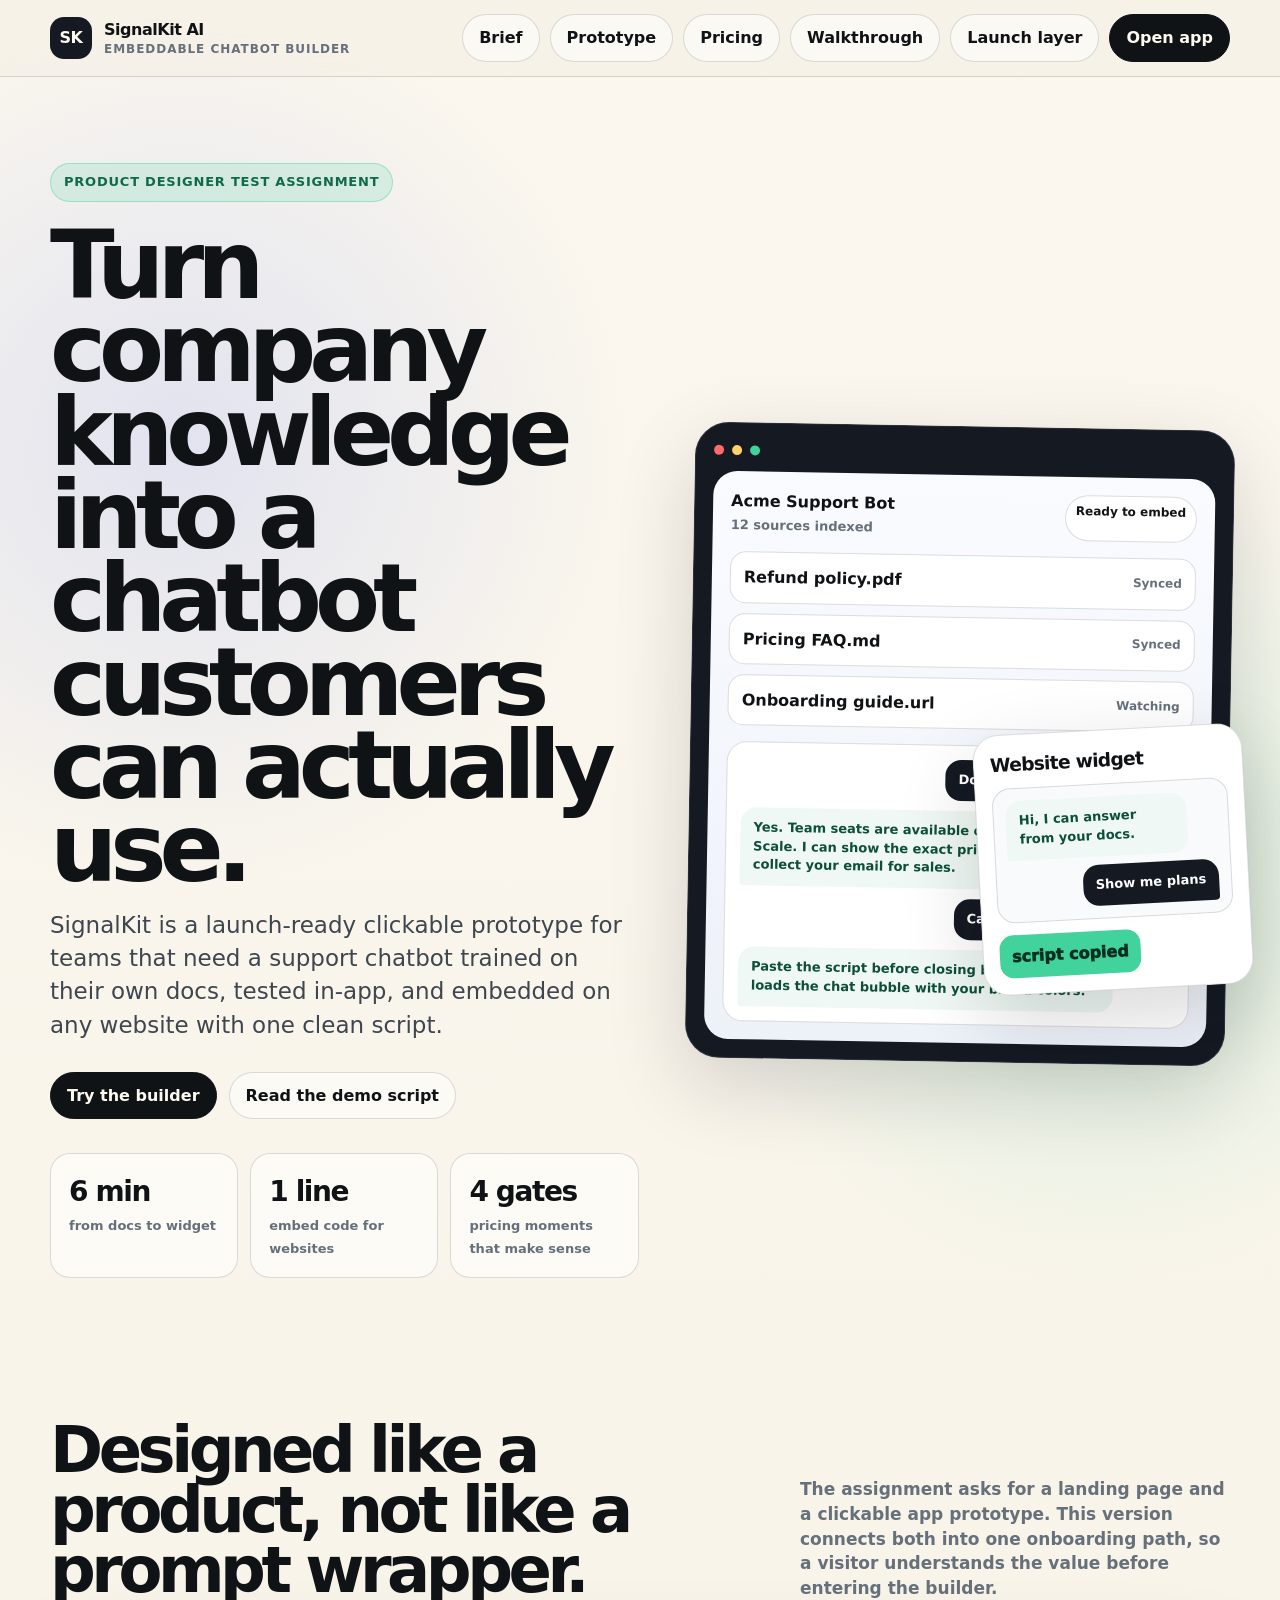
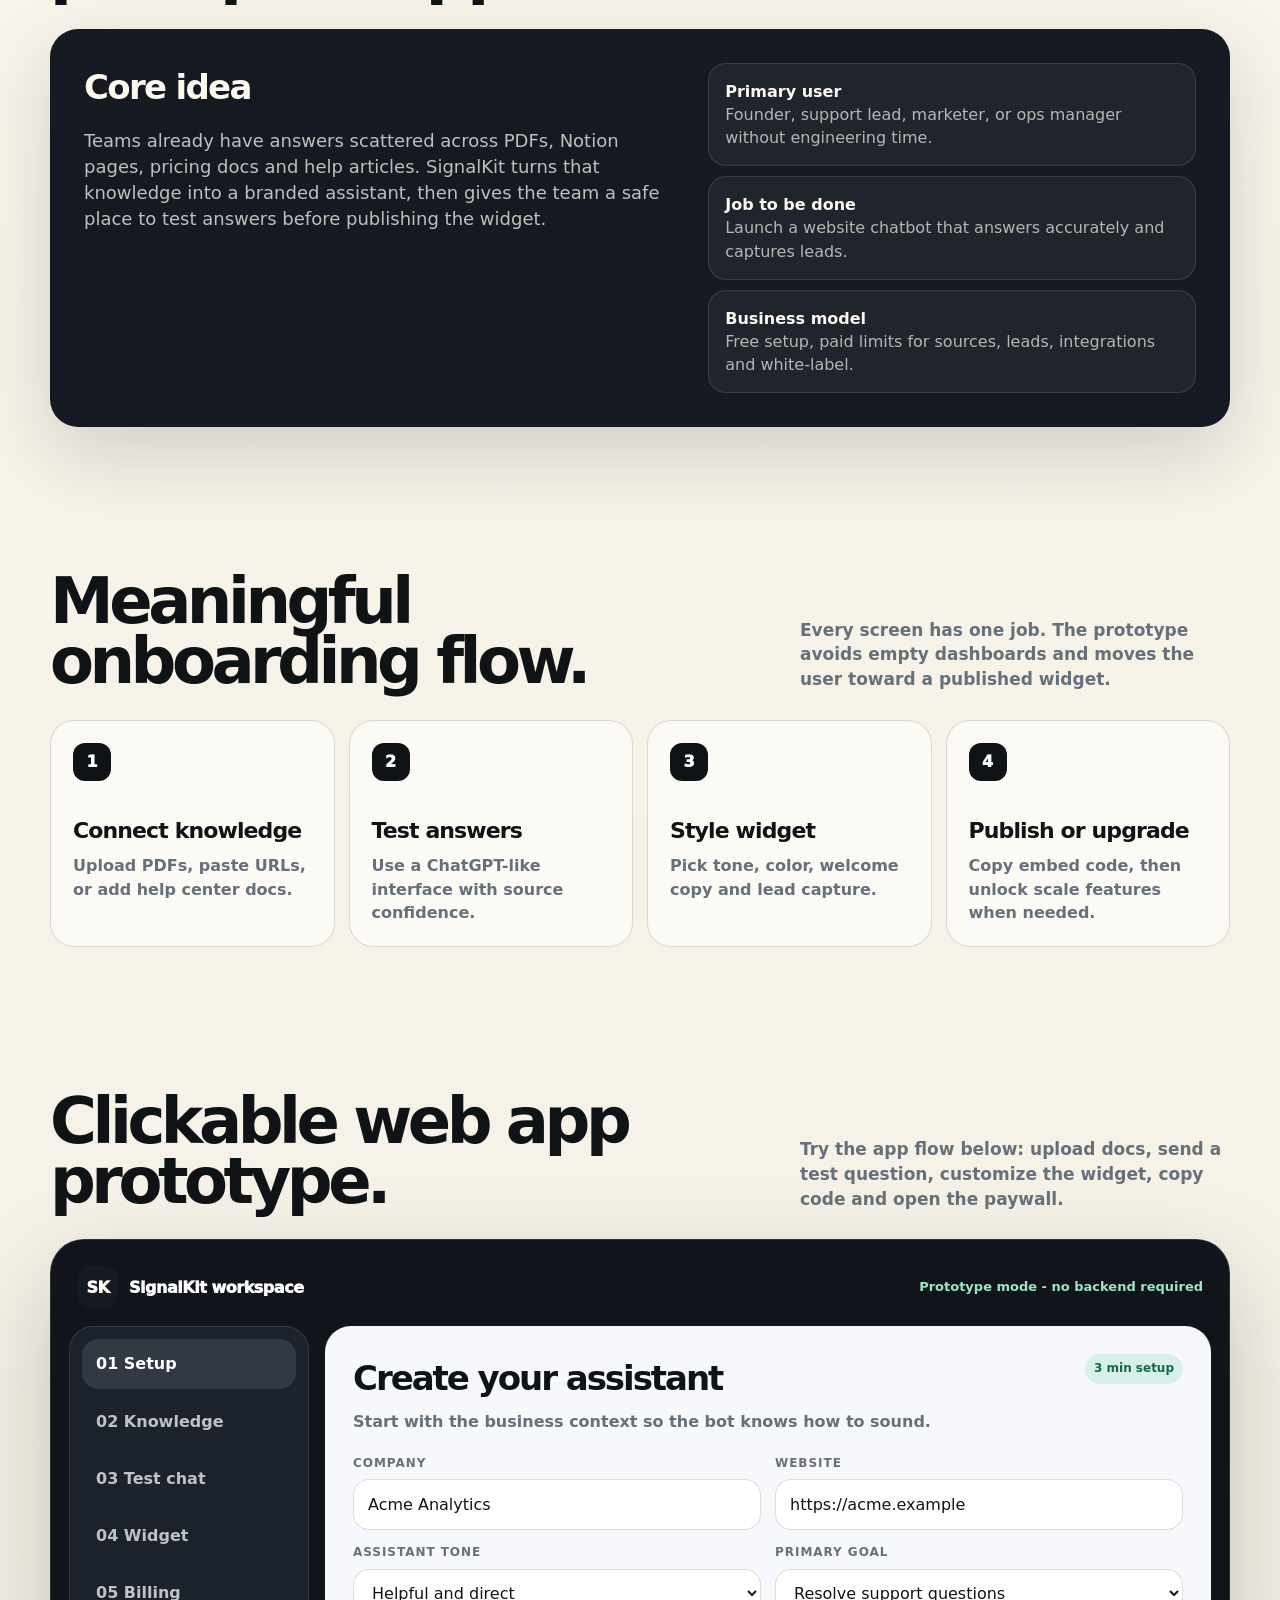
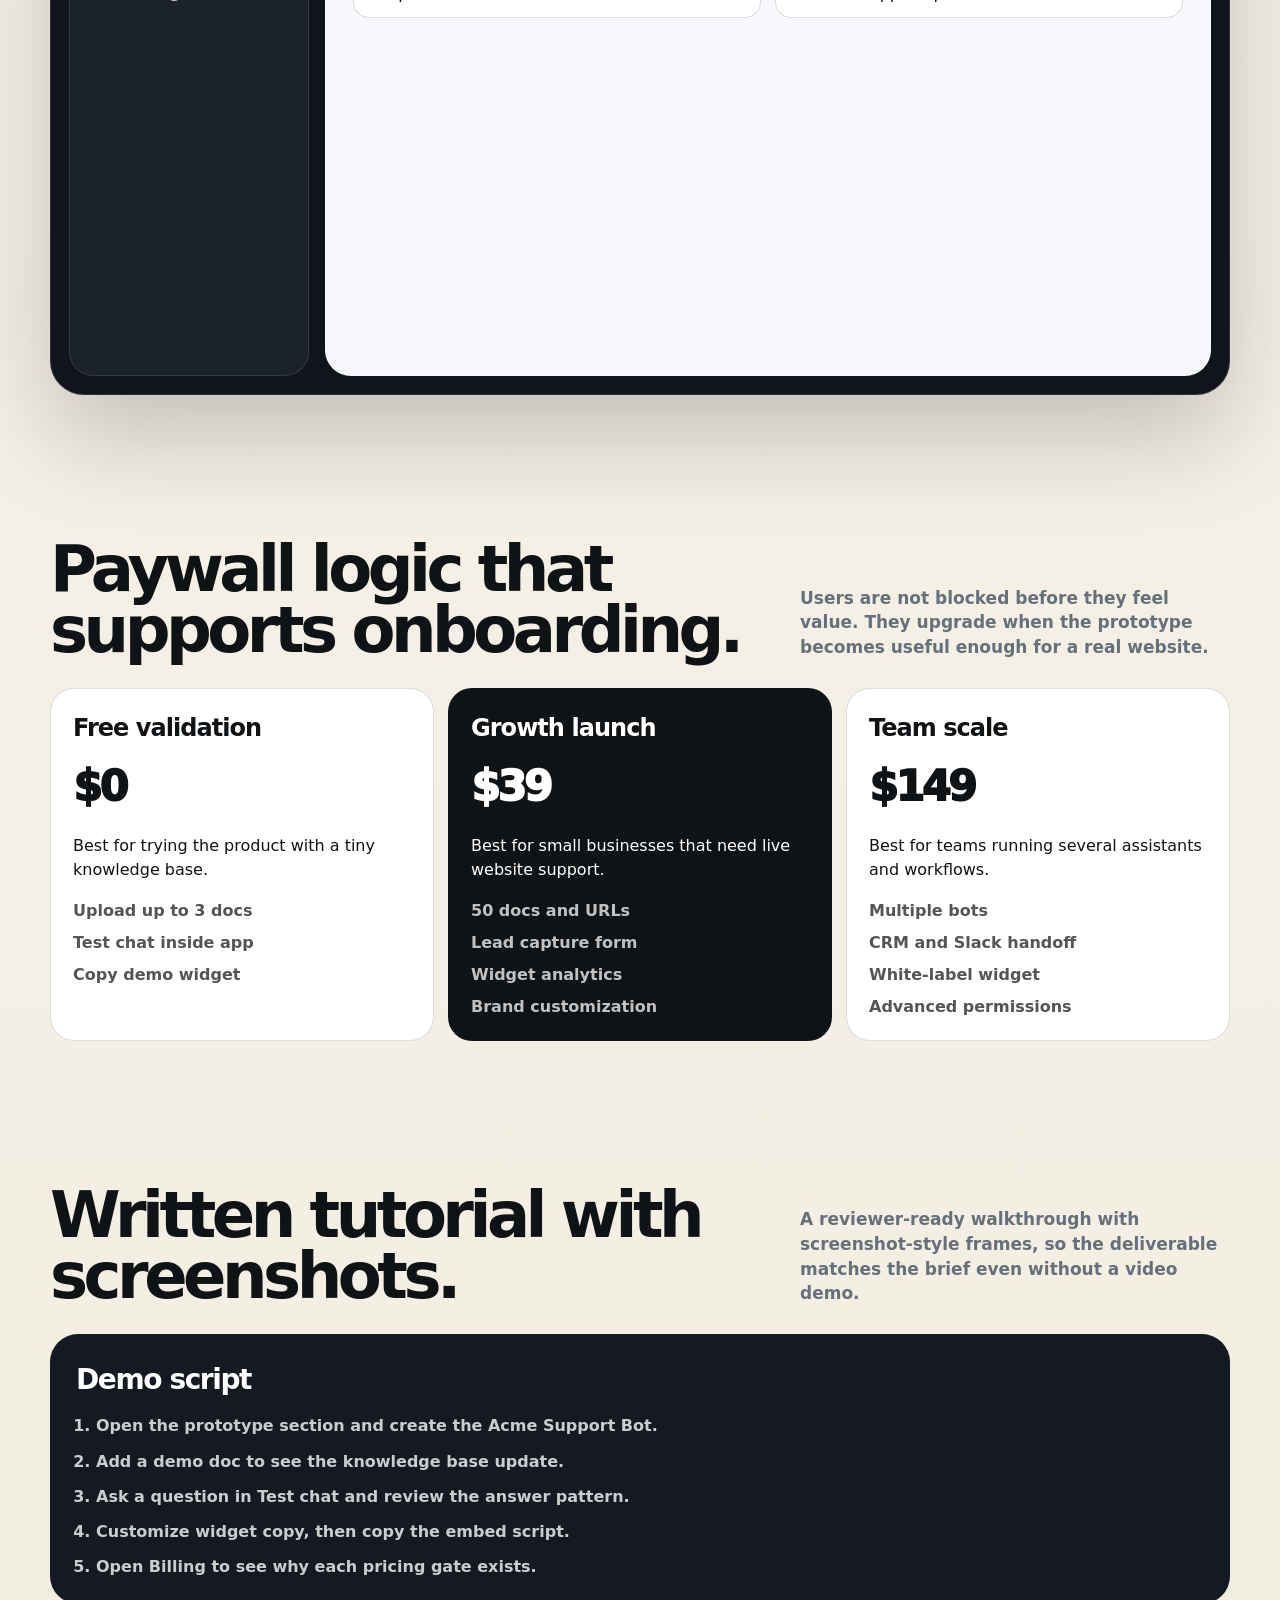
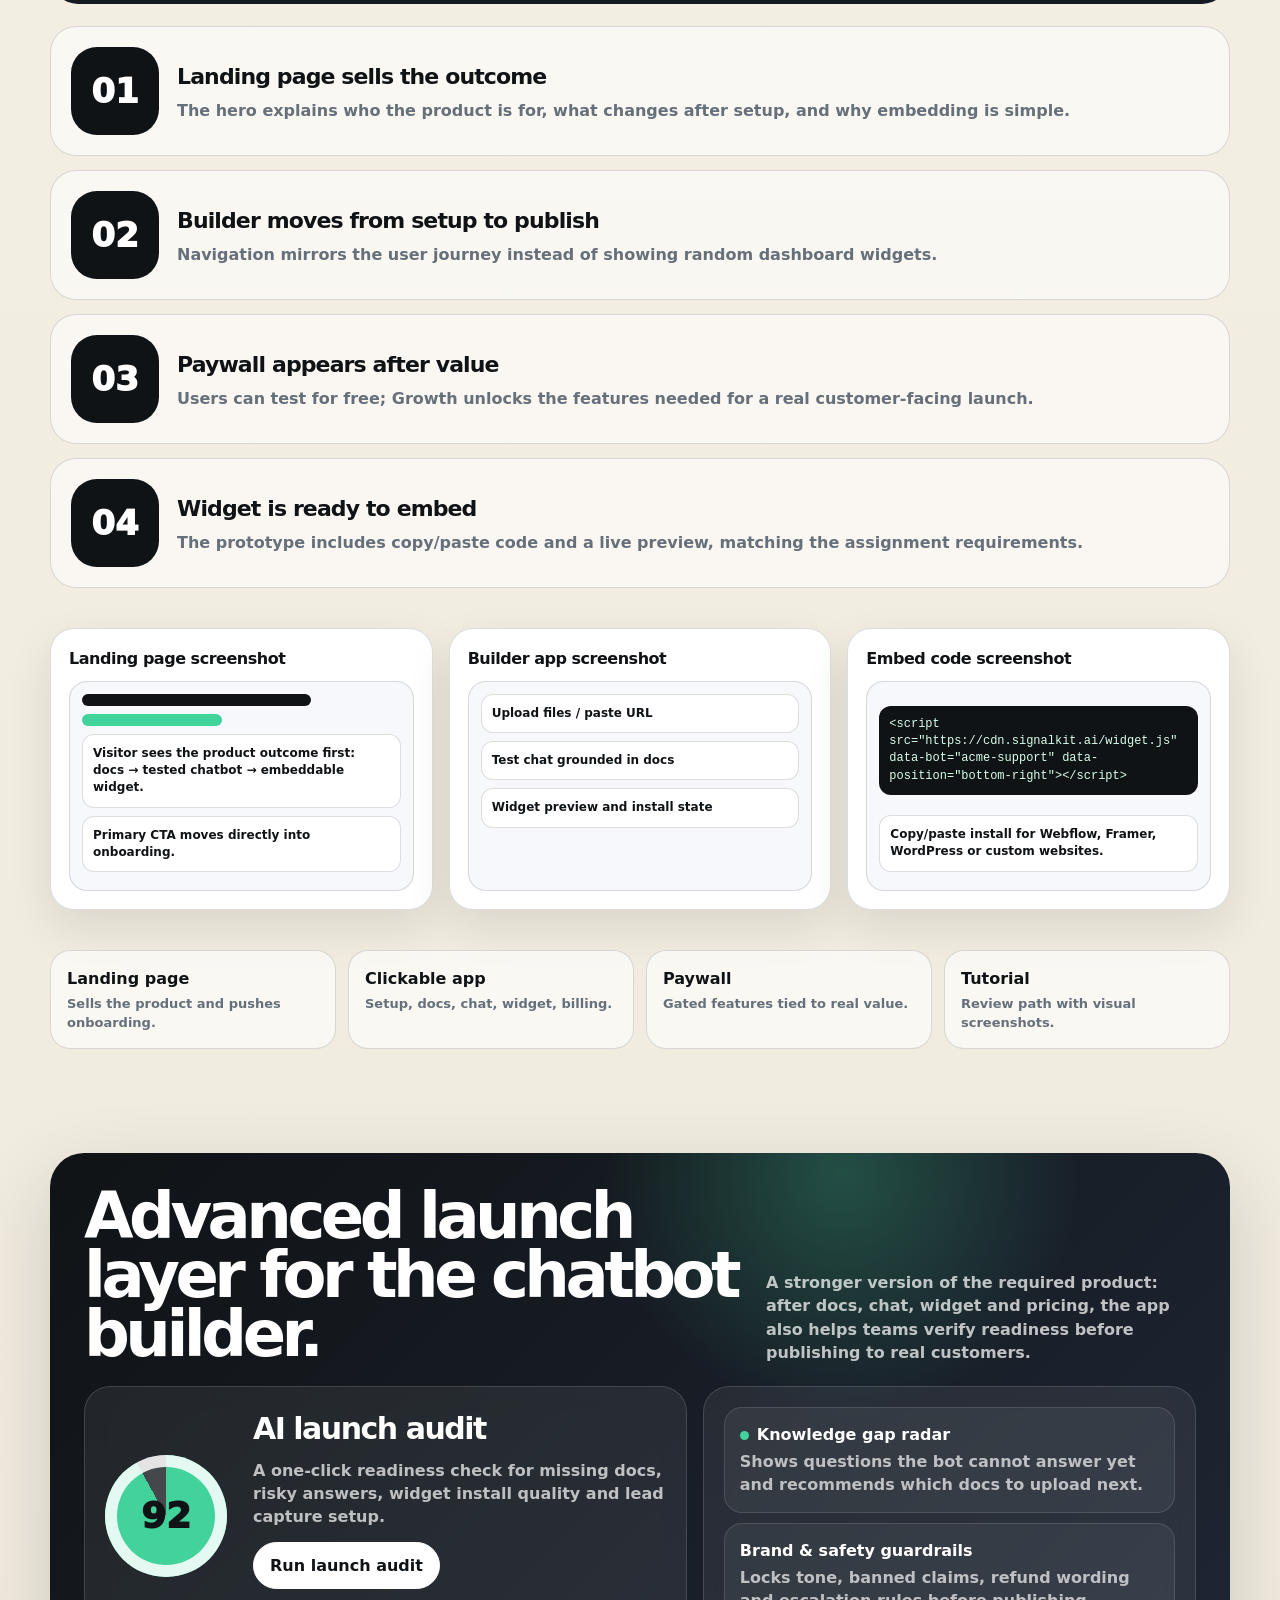
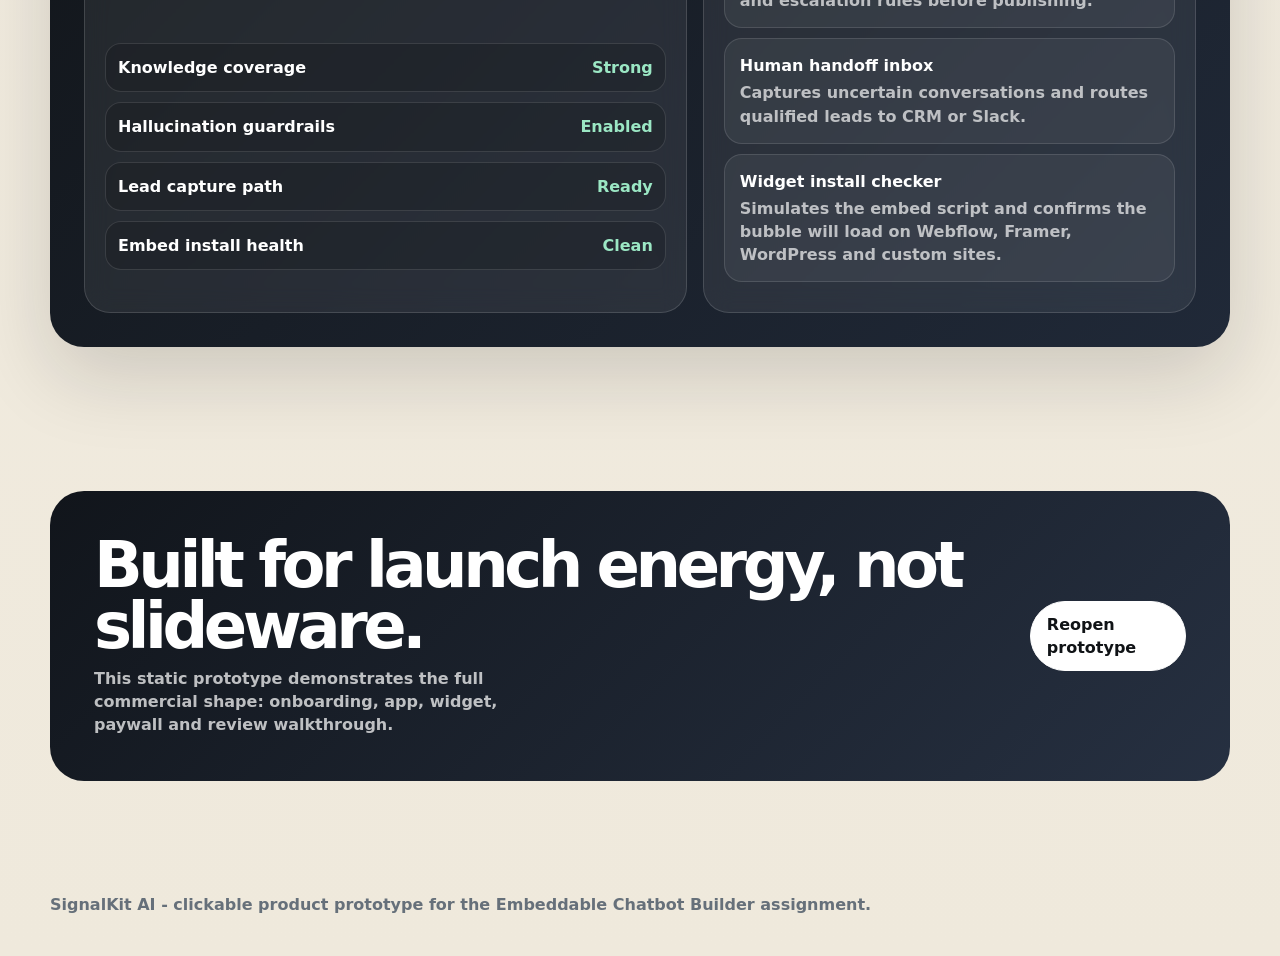
==== commit a011c4ad: "Improve chatbot builder mobile layout" ====
--- a/signalkit-chatbot-builder/index.html
+++ b/signalkit-chatbot-builder/index.html
@@ -35,8 +35,92 @@
 const docs=[['Security overview.pdf','24 controls indexed'],['Sales objections.docx','18 objection handlers indexed'],['Integration guide.url','Watching for updates']];let docIndex=0;document.getElementById('realUpload').addEventListener('change',function(e){Array.from(e.target.files).forEach(function(f){const row=document.createElement('div');row.className='file-row';row.innerHTML='<div><b>'+f.name+'</b><br><small>Local file selected for prototype indexing</small></div><span class="tag">uploaded</span>';document.getElementById('fileList').appendChild(row)});const total=document.querySelectorAll('#fileList .file-row').length;document.getElementById('sourceCount').textContent=total+' sources';if(e.target.files.length){showToast(e.target.files.length+' file(s) added')}});document.getElementById('addDoc').addEventListener('click',function(){const item=docs[docIndex%docs.length];docIndex+=1;const row=document.createElement('div');row.className='file-row';row.innerHTML='<div><b>'+item[0]+'</b><br><small>'+item[1]+'</small></div><span class="tag">ready</span>';document.getElementById('fileList').appendChild(row);const total=document.querySelectorAll('#fileList .file-row').length;document.getElementById('sourceCount').textContent=total+' sources';showToast('Demo source added')});
 document.getElementById('sendChat').addEventListener('click',function(){const input=document.getElementById('chatInput');const messages=document.getElementById('messages');const q=input.value.trim()||'How do I add this to my site?';const u=document.createElement('div');u.className='message user';u.textContent=q;messages.appendChild(u);setTimeout(function(){const b=document.createElement('div');b.className='message bot';b.textContent='Yes. SignalKit supports Webflow, Framer, WordPress and custom sites with the same embed script. Paid plans unlock lead capture and analytics automatically.';messages.appendChild(b);messages.scrollTop=messages.scrollHeight},260);input.value=''});
 document.getElementById('welcome').addEventListener('input',function(e){document.querySelector('#widgetBody .message.bot').textContent=e.target.value||'Hi, ask me anything.'});document.getElementById('copyCode').addEventListener('click',async function(){const code=document.getElementById('embedCode').textContent;try{await navigator.clipboard.writeText(code)}catch(e){}document.getElementById('copyNote').textContent='Embed code copied. Paste it into your website.';showToast('Embed code copied')});
-document.getElementById('runAudit').addEventListener('click',function(){const result=document.getElementById('auditResult');const score=document.getElementById('score');score.textContent='98';result.textContent='Audit complete: ready to publish. Suggested next step: enable CRM handoff before paid traffic.';showToast('Launch audit completed')});</script></body></html>
+document.getElementById('runAudit').addEventListener('click',function(){const result=document.getElementById('auditResult');const score=document.getElementById('score');score.textContent='98';result.textContent='Audit complete: ready to publish. Suggested next step: enable CRM handoff before paid traffic.';showToast('Launch audit completed')});</script><style id="mobile-polish">
+@media (max-width: 760px) {
+  body { overflow-x: hidden; }
+  .wrap { width: min(100% - 24px, 1180px) !important; }
+  .nav { position: relative !important; }
+  .nav-inner { min-height: 58px !important; padding: 10px 0 !important; flex-direction: row !important; align-items: center !important; gap: 10px !important; }
+  .brand { gap: 8px !important; min-width: 0 !important; font-size: 15px !important; }
+  .brand .mark, .mark { width: 34px !important; height: 34px !important; border-radius: 11px !important; flex: 0 0 auto !important; }
+  .brand small { display: none !important; }
+  .links { flex-wrap: nowrap !important; overflow-x: auto !important; gap: 7px !important; padding: 2px 0 4px !important; max-width: 48vw !important; scrollbar-width: none !important; }
+  .links::-webkit-scrollbar { display: none !important; }
+  .links a { flex: 0 0 auto !important; padding: 8px 10px !important; font-size: 12px !important; }
+  .links a:not(.primary):not([href="#prototype"]) { display: none !important; }
+
+  .hero { padding: 34px 0 34px !important; }
+  .hero-grid { grid-template-columns: 1fr !important; gap: 22px !important; }
+  .eyebrow { font-size: 11px !important; padding: 7px 10px !important; }
+  .hero h1 { font-size: clamp(34px, 11.5vw, 46px) !important; line-height: .96 !important; letter-spacing: -.055em !important; margin: 16px 0 12px !important; }
+  .lead { font-size: 16px !important; margin-bottom: 18px !important; }
+  .actions { margin-bottom: 18px !important; gap: 8px !important; }
+  .btn, .ghost-btn, .primary-btn { padding: 10px 13px !important; font-size: 13px !important; }
+  .metrics { grid-template-columns: repeat(3, minmax(0, 1fr)) !important; gap: 7px !important; }
+  .metric { padding: 11px 9px !important; border-radius: 15px !important; min-height: 84px !important; }
+  .metric strong { font-size: 21px !important; line-height: 1 !important; }
+  .metric span { font-size: 11px !important; line-height: 1.2 !important; }
+
+  .hero-product { min-height: auto !important; }
+  .device { position: relative !important; width: 100% !important; inset: auto !important; transform: none !important; animation: none !important; border-radius: 24px !important; padding: 12px !important; }
+  .screen { min-height: auto !important; padding: 12px !important; border-radius: 18px !important; }
+  .screen-head { margin-bottom: 10px !important; }
+  .doc-stack { gap: 7px !important; margin: 10px 0 !important; }
+  .doc-line { padding: 9px 10px !important; border-radius: 12px !important; }
+  .doc-line b { font-size: 12px !important; }
+  .doc-line span { font-size: 10px !important; }
+  .chat-mini { padding: 10px !important; border-radius: 15px !important; gap: 7px !important; }
+  .bubble { font-size: 12px !important; padding: 9px 10px !important; max-width: 92% !important; }
+  .widget-card { display: none !important; }
+
+  section { padding: 40px 0 !important; }
+  .section-head { gap: 10px !important; margin-bottom: 16px !important; }
+  .section-head h2 { font-size: clamp(30px, 10vw, 40px) !important; line-height: .98 !important; letter-spacing: -.055em !important; }
+  .section-head p { font-size: 15px !important; }
+  .brief { grid-template-columns: 1fr !important; padding: 22px !important; border-radius: 24px !important; }
+  .brief h3 { font-size: 27px !important; }
+  .brief p { font-size: 15px !important; }
+
+  .flow { grid-template-columns: repeat(2, minmax(0, 1fr)) !important; gap: 9px !important; }
+  .step { min-height: auto !important; padding: 14px !important; border-radius: 18px !important; }
+  .num { width: 30px !important; height: 30px !important; border-radius: 10px !important; margin-bottom: 12px !important; font-size: 13px !important; }
+  .step h3 { font-size: 16px !important; line-height: 1.08 !important; }
+  .step p { font-size: 12px !important; line-height: 1.28 !important; }
+
+  .app-shell { padding: 10px !important; border-radius: 24px !important; }
+  .app-top { padding: 5px 4px 10px !important; align-items: flex-start !important; }
+  .app-logo { font-size: 14px !important; }
+  .status { display: none !important; }
+  .app-grid { grid-template-columns: 1fr !important; gap: 10px !important; }
+  .side { display: flex !important; overflow-x: auto !important; border-radius: 18px !important; padding: 8px !important; scrollbar-width: none !important; }
+  .side::-webkit-scrollbar { display: none !important; }
+  .tab-btn { width: auto !important; flex: 0 0 auto !important; white-space: nowrap !important; padding: 10px 12px !important; font-size: 12px !important; }
+  .workspace { min-height: auto !important; border-radius: 20px !important; }
+  .tab-panel { padding: 16px !important; }
+  .panel-title { flex-direction: column !important; gap: 8px !important; margin-bottom: 14px !important; }
+  .panel-title h3 { font-size: 25px !important; }
+  .grid-2, .chat-layout, .widget-builder, .plans, .tutorial, .wow-grid, .score-row { grid-template-columns: 1fr !important; }
+  .upload-zone { padding: 16px !important; border-radius: 18px !important; }
+  .chat-box { min-height: 340px !important; }
+  .messages { max-height: 260px !important; }
+  .widget-live, .plan, .review-shot, .check, .script, .shot, .wow-wrap { border-radius: 20px !important; }
+  .code-box { font-size: 11px !important; min-height: 145px !important; }
+  .review-grid, .checklist { grid-template-columns: 1fr !important; }
+  .mini-ui { min-height: auto !important; }
+  .shot { grid-template-columns: 52px 1fr !important; padding: 14px !important; }
+  .shot-num { width: 52px !important; height: 52px !important; border-radius: 16px !important; font-size: 22px !important; }
+  .cta { padding: 24px !important; border-radius: 24px !important; }
+  .cta h2 { font-size: clamp(30px, 10vw, 42px) !important; }
+}
+
+@media (max-width: 390px) {
+  .metrics { grid-template-columns: 1fr !important; }
+  .flow { grid-template-columns: 1fr !important; }
+  .links { max-width: 42vw !important; }
+}
+</style></body></html>
 
 
 
 
+
